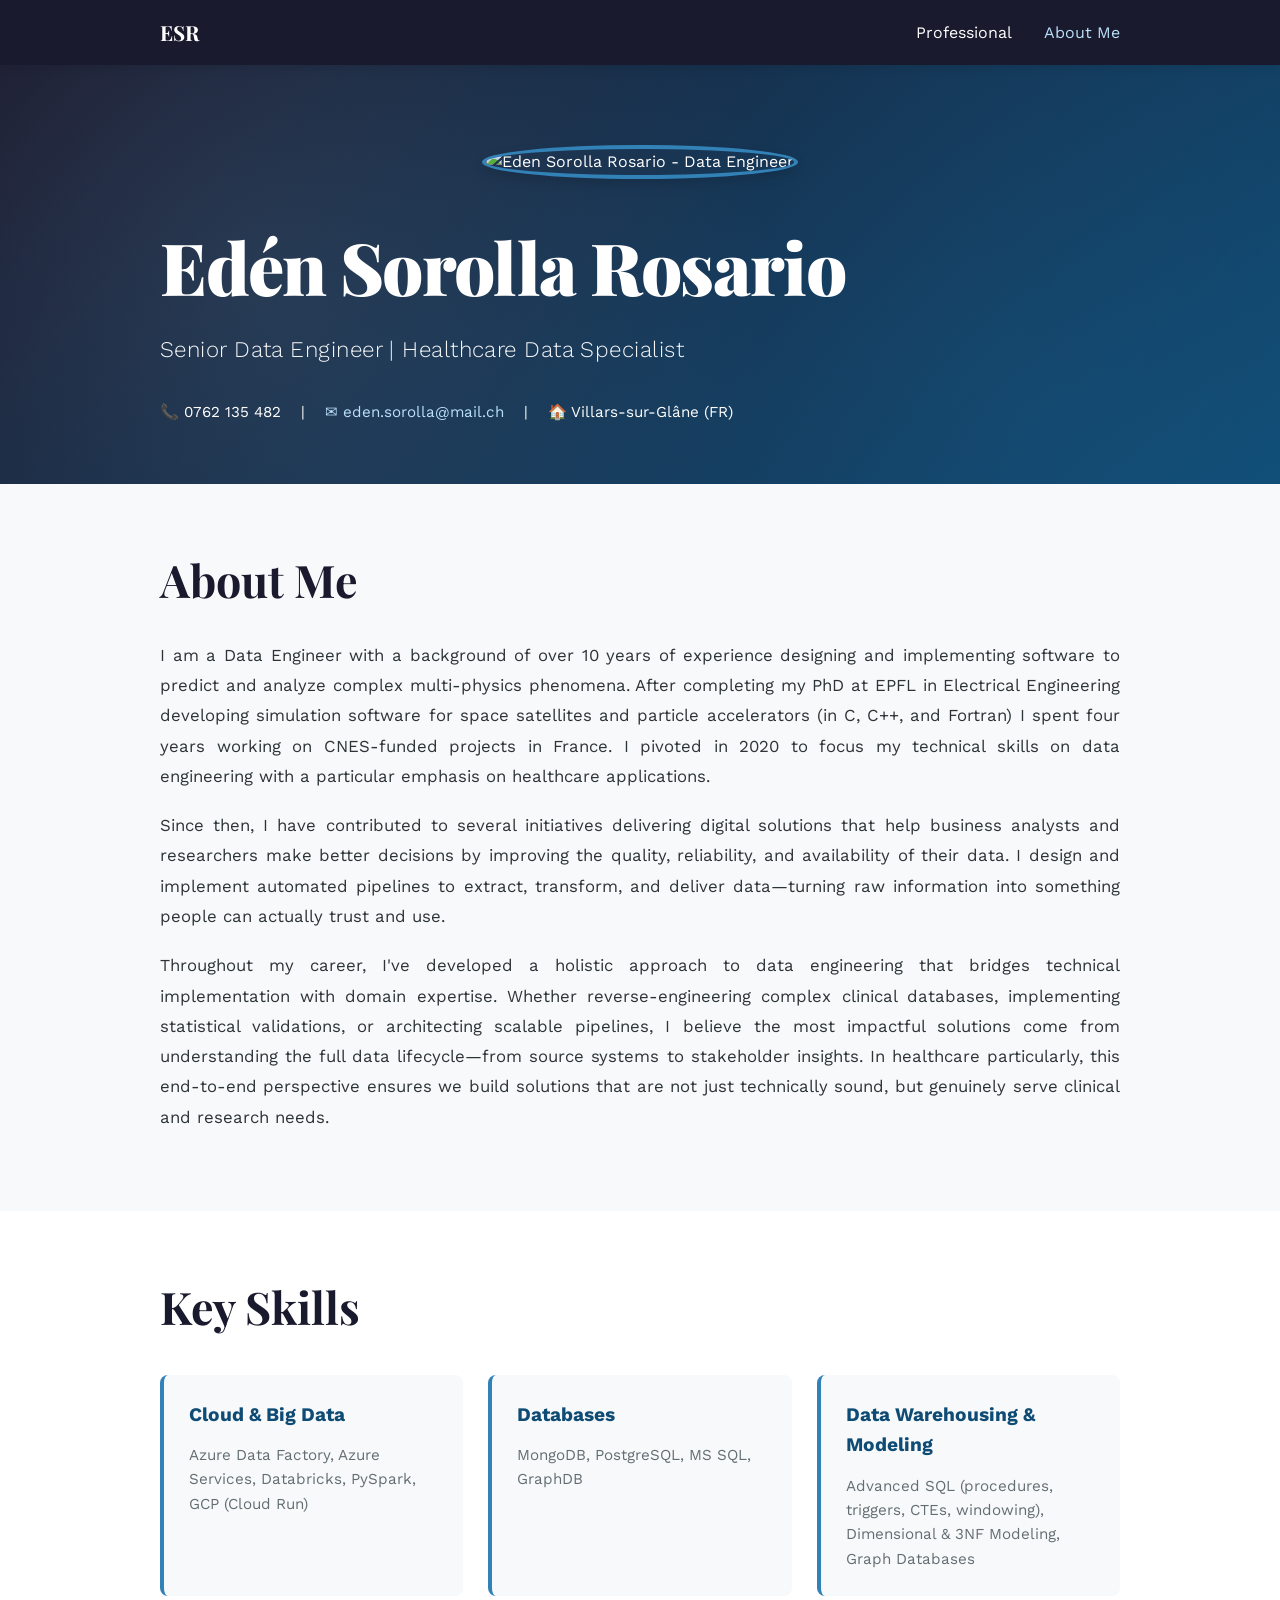
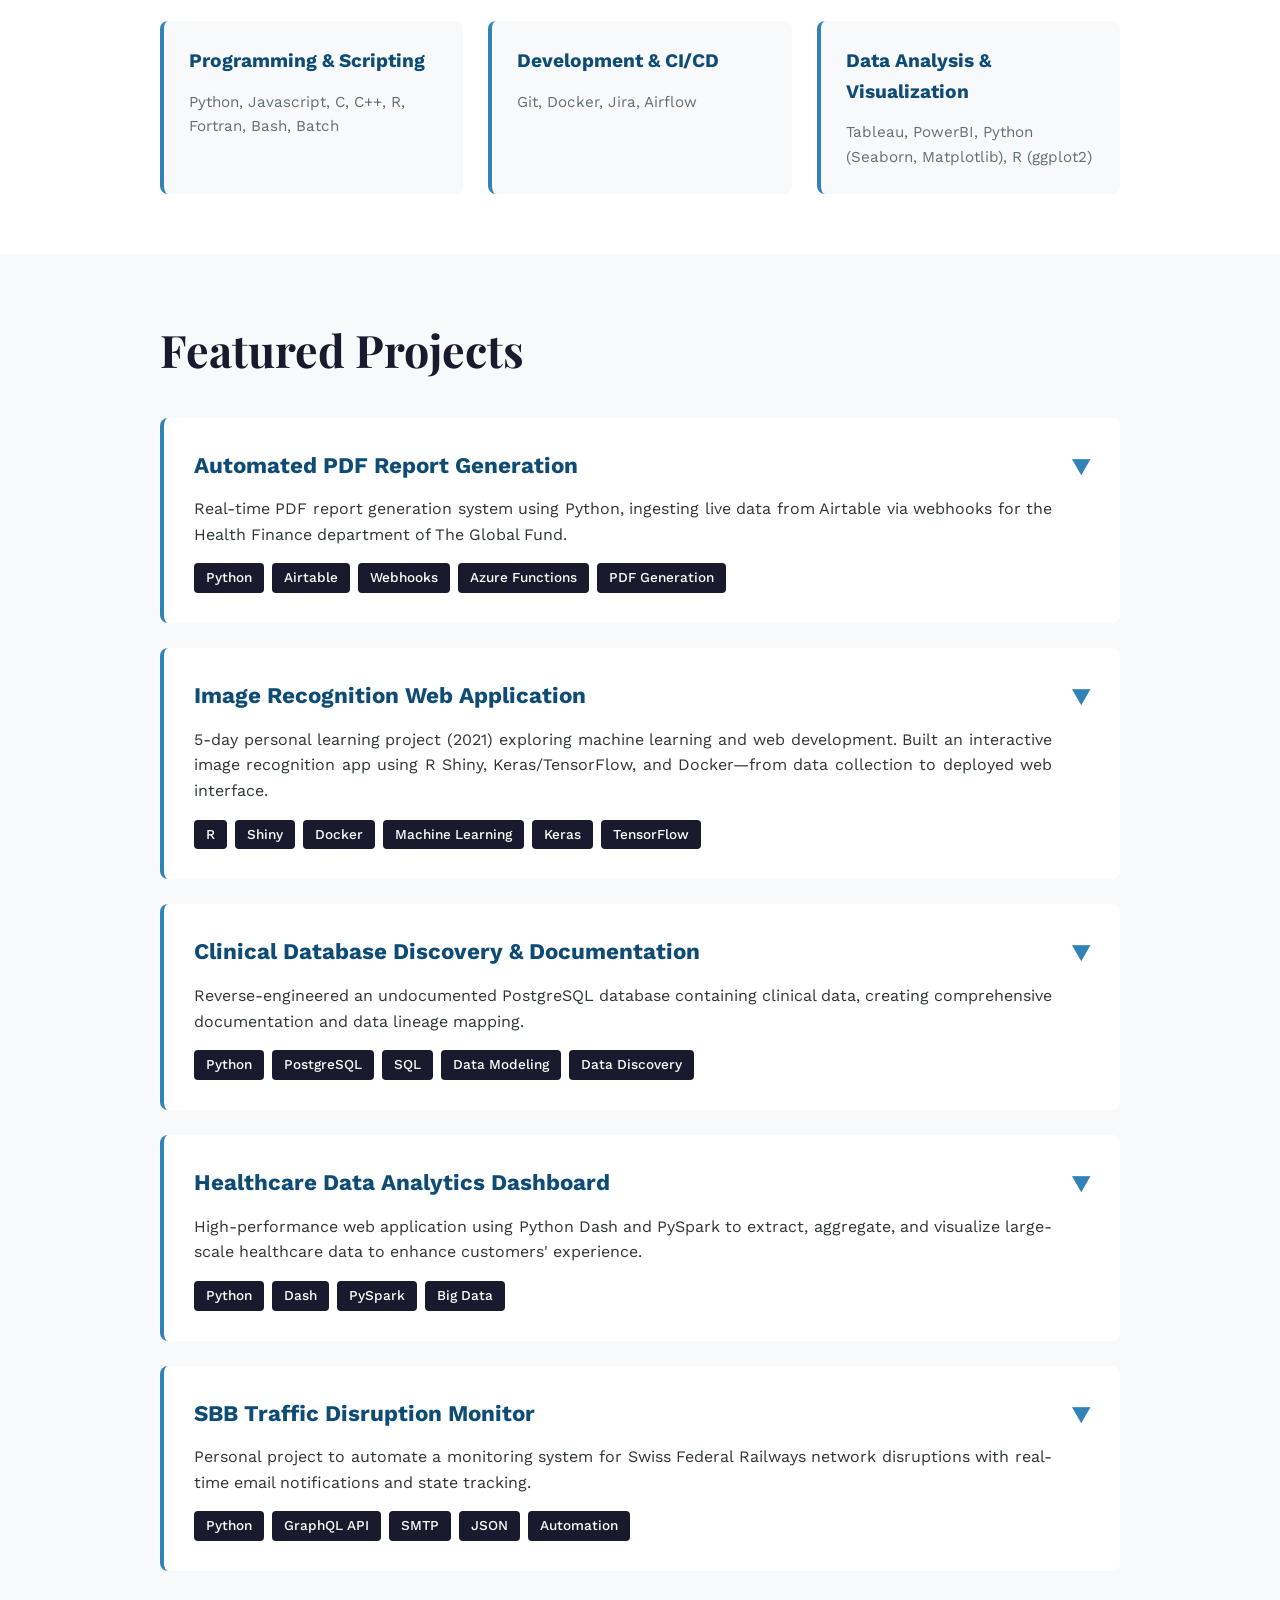
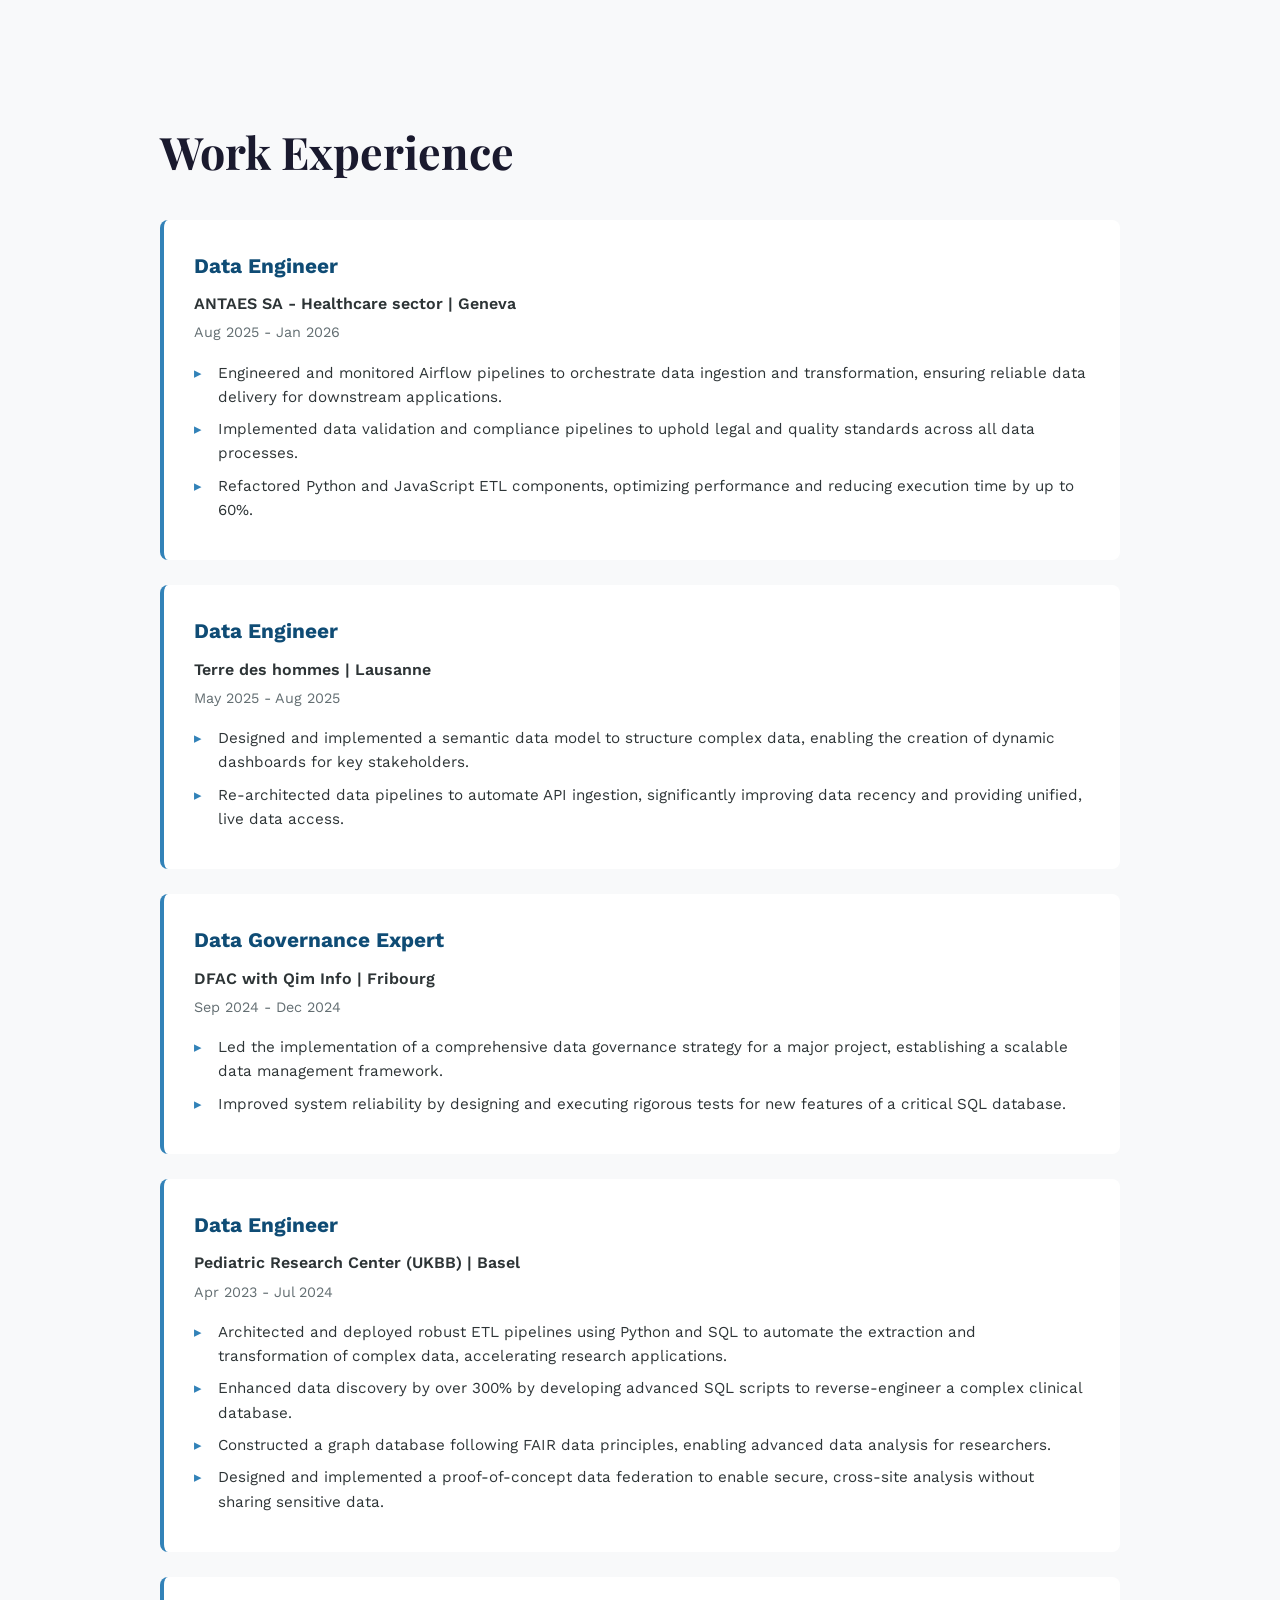
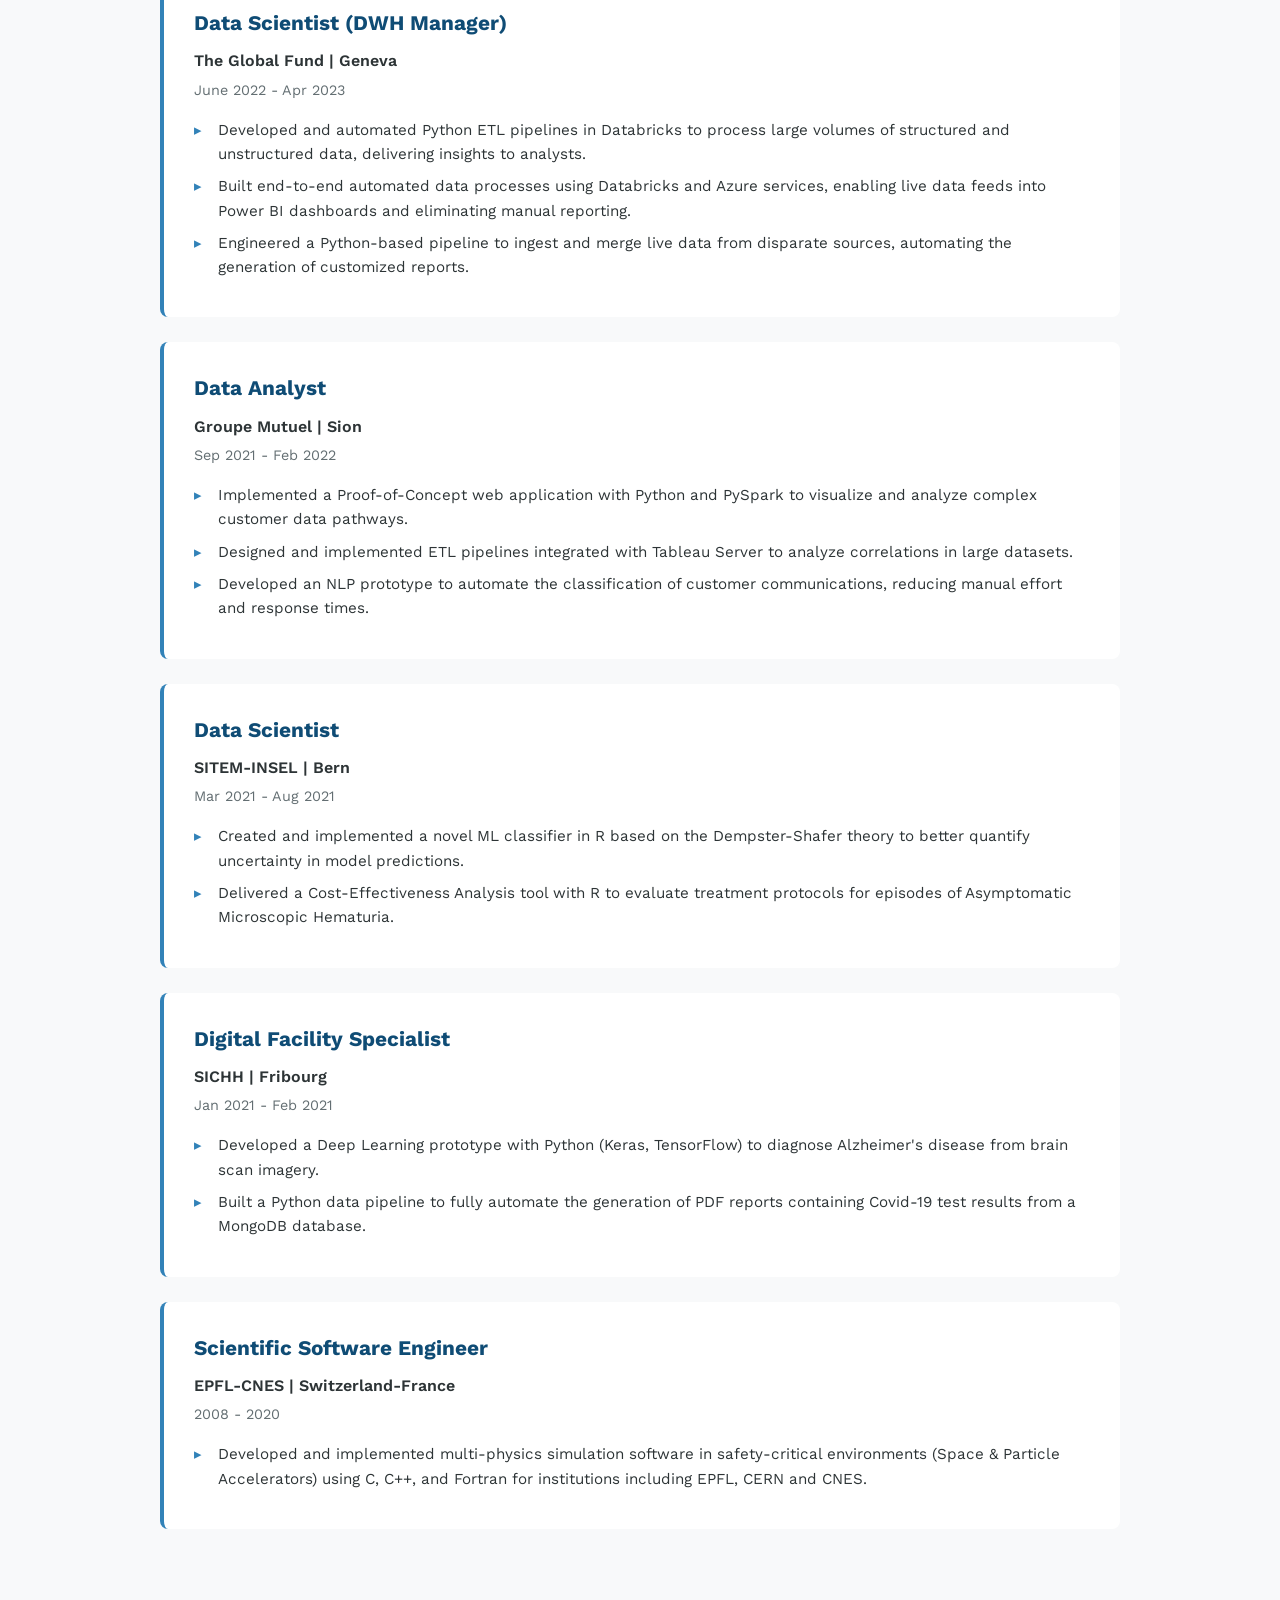
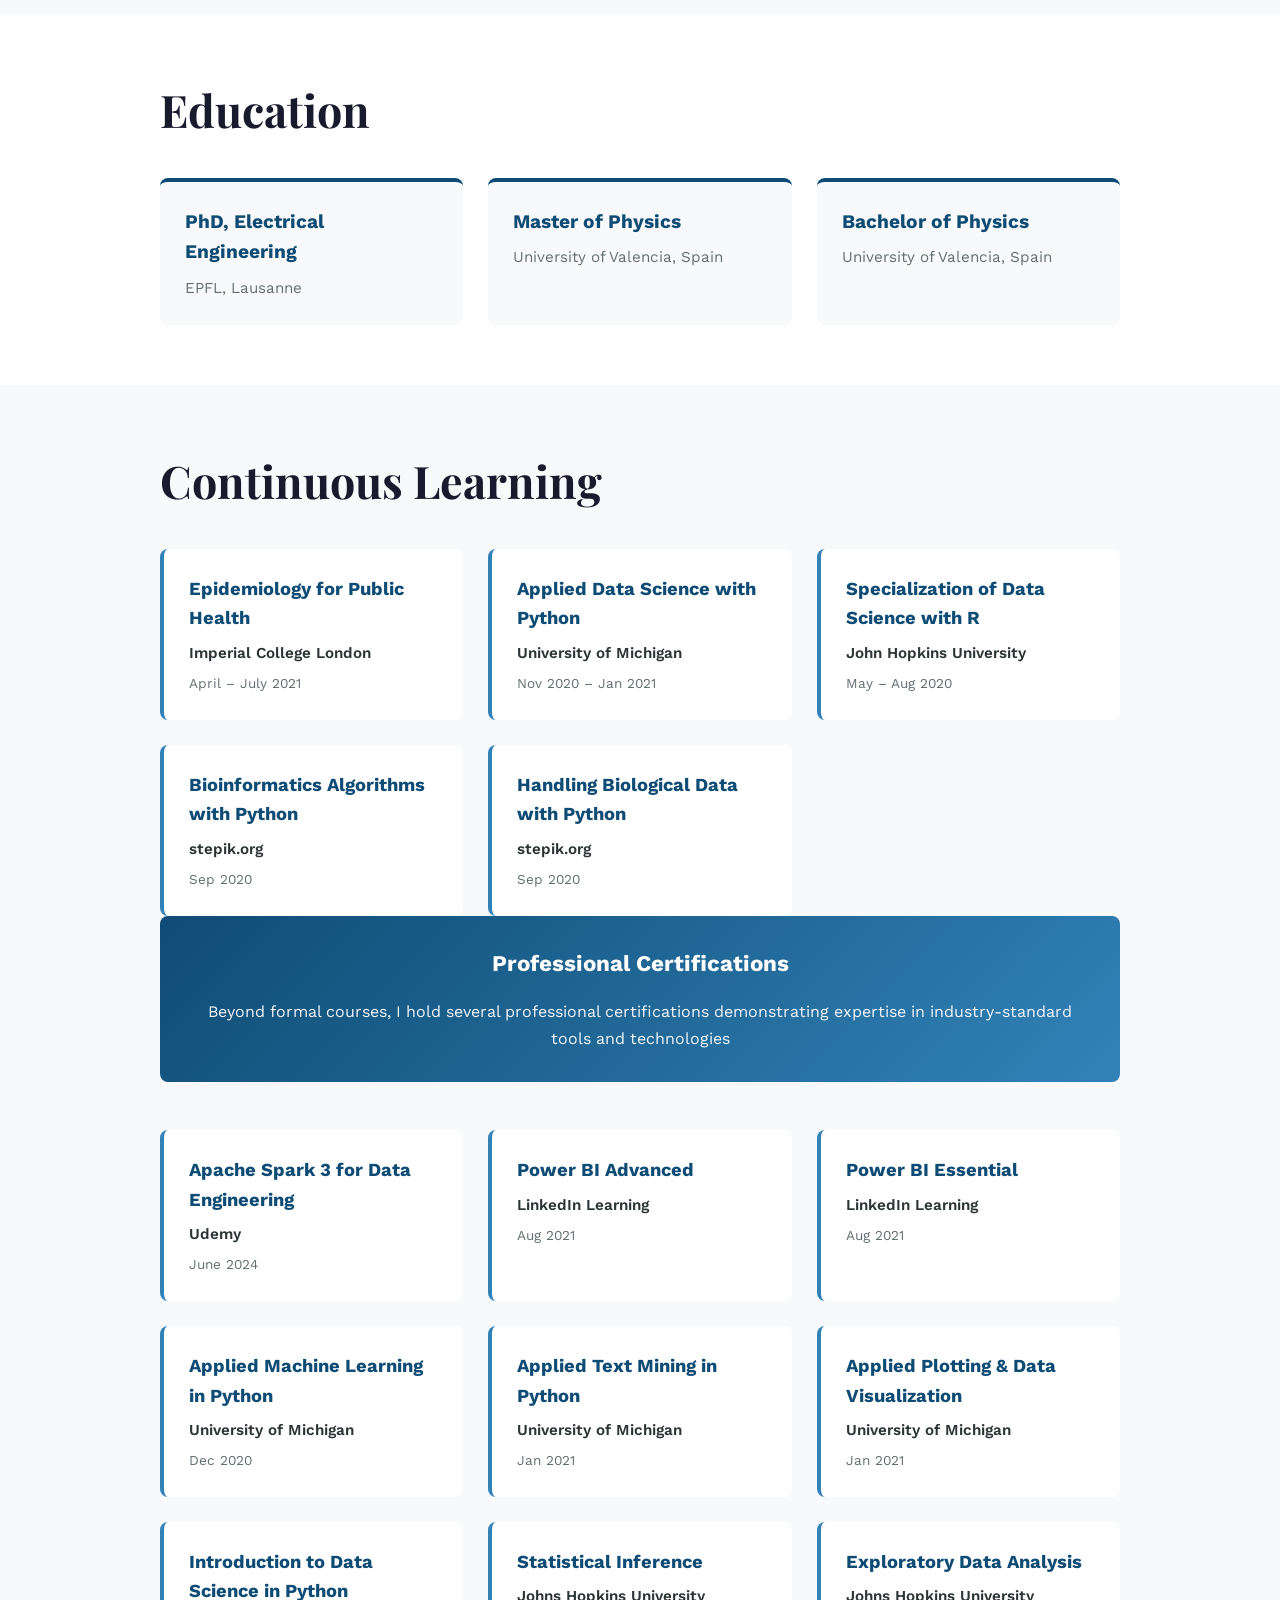
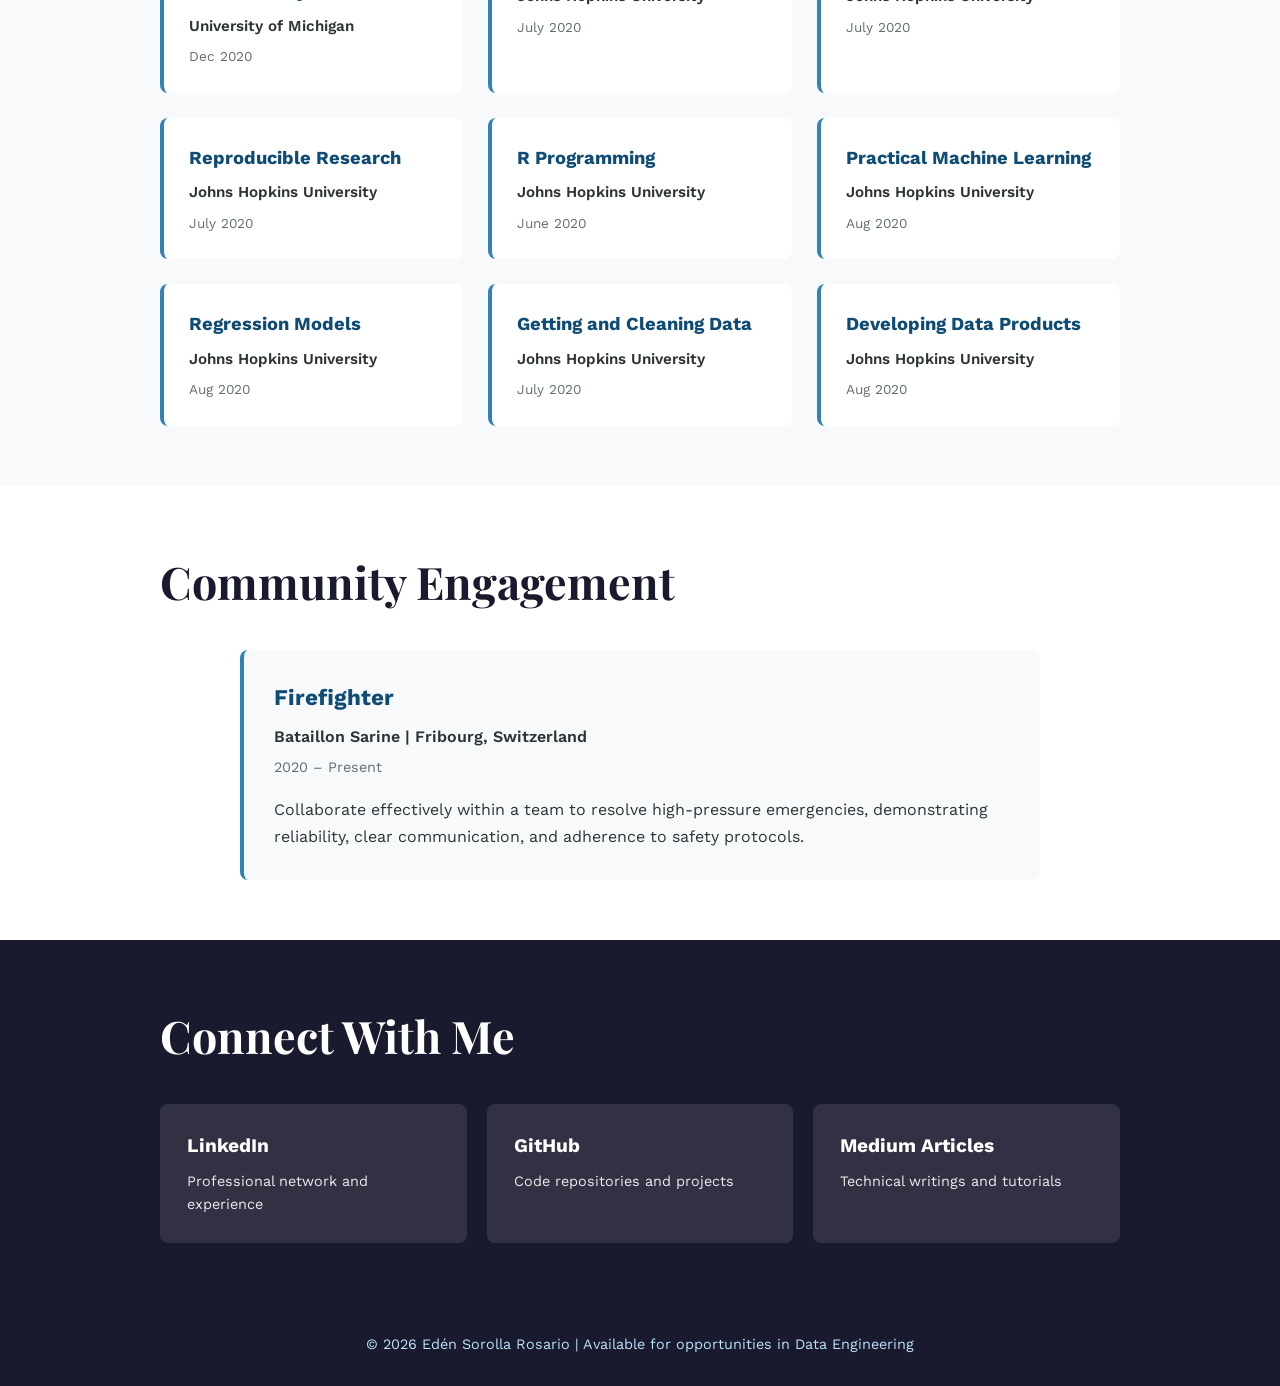
==== index.html @ f8c246b0 "Adds carousel effect to the PDF Report Generation project." ====
<!DOCTYPE html>
<html lang="en">
<head>
    <base href="/portfolio/" id="base-tag">
    <script>
        // Auto-detect environment and adjust base href
        if (window.location.hostname === 'localhost' ||
            window.location.hostname === '127.0.0.1' ||
            window.location.protocol === 'file:') {
            document.getElementById('base-tag').remove();
        }
    </script>

    <meta charset="UTF-8">
    <meta name="viewport" content="width=device-width, initial-scale=1.0">
    <title>Edén Sorolla Rosario | Data Engineer</title>
    <link rel="preconnect" href="https://fonts.googleapis.com">
    <link rel="preconnect" href="https://fonts.gstatic.com" crossorigin>
    <link href="https://fonts.googleapis.com/css2?family=Playfair+Display:wght@700;900&family=Work+Sans:wght@300;400;600&display=swap" rel="stylesheet">
    <style>
        :root {
            --primary: #1a1a2e;
            --accent: #0f4c75;
            --highlight: #3282b8;
            --light: #bbe1fa;
            --text: #2d3436;
            --text-light: #636e72;
            --bg: #ffffff;
            --bg-alt: #f8f9fa;
        }

        * {
            margin: 0;
            padding: 0;
            box-sizing: border-box;
        }

        body {
            font-family: 'Work Sans', sans-serif;
            line-height: 1.6;
            color: var(--text);
            background: var(--bg);
            overflow-x: hidden;
        }

        .container {
            max-width: 1000px;
            margin: 0 auto;
            padding: 0 20px;
        }

        /* Navigation */
        nav {
            background: var(--primary);
            padding: 1rem 0;
            position: sticky;
            top: 0;
            z-index: 100;
            box-shadow: 0 2px 10px rgba(0,0,0,0.1);
        }

        nav .container {
            display: flex;
            justify-content: space-between;
            align-items: center;
        }

        nav .logo {
            color: white;
            font-family: 'Playfair Display', serif;
            font-size: 1.3rem;
            font-weight: 700;
        }

        nav ul {
            display: flex;
            list-style: none;
            gap: 2rem;
            margin: 0;
        }

        nav a {
            color: var(--light);
            text-decoration: none;
            transition: color 0.3s;
            font-weight: 400;
        }

        nav a:hover, nav a.active {
            color: white;
        }

        /* Hero Section */
        .hero {
            background: linear-gradient(135deg, var(--primary) 0%, var(--accent) 100%);
            color: white;
            padding: 80px 20px 60px;
            position: relative;
            overflow: hidden;
        }

        .hero::before {
            content: '';
            position: absolute;
            top: 0;
            left: 0;
            right: 0;
            bottom: 0;
            background:
                radial-gradient(circle at 20% 50%, rgba(187, 225, 250, 0.1) 0%, transparent 50%),
                radial-gradient(circle at 80% 80%, rgba(50, 130, 184, 0.1) 0%, transparent 50%);
            pointer-events: none;
        }

        .hero-content {
            position: relative;
            z-index: 1;
            animation: fadeInUp 0.8s ease-out;
        }

        .hero h1 {
            font-family: 'Playfair Display', serif;
            font-size: clamp(2.5rem, 8vw, 4.5rem);
            font-weight: 900;
            margin-bottom: 0.5rem;
            letter-spacing: -0.02em;
        }

        .hero .tagline {
            font-size: clamp(1.1rem, 3vw, 1.4rem);
            font-weight: 300;
            opacity: 0.95;
            margin-bottom: 2rem;
            letter-spacing: 0.02em;
        }

        .hero .contact-info {
            display: flex;
            flex-wrap: wrap;
            gap: 20px;
            font-size: 0.95rem;
            margin-top: 2rem;
        }

        .hero .contact-info a {
            color: var(--light);
            text-decoration: none;
            transition: color 0.3s;
        }

        .hero .contact-info a:hover {
            color: white;
        }

        /* Bio Section */
        .bio-section {
            padding: 60px 20px;
            background: var(--bg-alt);
        }

        .bio-section h2 {
            font-family: 'Playfair Display', serif;
            font-size: clamp(2rem, 5vw, 2.8rem);
            color: var(--primary);
            margin-bottom: 1.5rem;
            animation: fadeInUp 0.8s ease-out 0.2s backwards;
        }

        .bio-content {
            font-size: 1.05rem;
            line-height: 1.8;
            color: var(--text);
            animation: fadeInUp 0.8s ease-out 0.3s backwards;
        }

        .bio-content p {
            margin-bottom: 1.2rem;
            text-align: justify;
        }

        /* Skills Section */
        .skills-section {
            padding: 60px 20px;
            background: var(--bg);
        }

        .skills-section h2 {
            font-family: 'Playfair Display', serif;
            font-size: clamp(2rem, 5vw, 2.8rem);
            color: var(--primary);
            margin-bottom: 2rem;
        }

        .skills-grid {
            display: grid;
            grid-template-columns: repeat(auto-fit, minmax(280px, 1fr));
            gap: 25px;
        }

        .skill-card {
            background: var(--bg-alt);
            padding: 25px;
            border-radius: 8px;
            border-left: 4px solid var(--highlight);
            transition: transform 0.3s, box-shadow 0.3s;
        }

        .skill-card:hover {
            transform: translateY(-5px);
            box-shadow: 0 10px 30px rgba(0,0,0,0.1);
        }

        .skill-card h3 {
            color: var(--accent);
            margin-bottom: 0.8rem;
            font-size: 1.2rem;
        }

        .skill-card p {
            color: var(--text-light);
            font-size: 0.95rem;
            line-height: 1.6;
        }

        /* Projects Section */
        .projects-section {
            padding: 60px 20px;
            background: var(--bg-alt);
        }

        .projects-section h2 {
            font-family: 'Playfair Display', serif;
            font-size: clamp(2rem, 5vw, 2.8rem);
            color: var(--primary);
            margin-bottom: 2rem;
        }

        .project-card {
            background: white;
            margin-bottom: 25px;
            border-radius: 8px;
            overflow: hidden;
            border-left: 4px solid var(--highlight);
            transition: transform 0.3s, box-shadow 0.3s;
        }

        .project-card:hover {
            transform: translateY(-3px);
            box-shadow: 0 10px 30px rgba(0,0,0,0.1);
        }

        .project-header {
            padding: 30px;
            cursor: pointer;
            display: flex;
            justify-content: space-between;
            align-items: start;
            gap: 20px;
        }

        .project-header-content {
            flex: 1;
        }

        .project-header h3 {
            color: var(--accent);
            font-size: 1.4rem;
            margin-bottom: 0.8rem;
        }

        .project-brief {
            color: var(--text);
            font-size: 1rem;
            line-height: 1.6;
            margin-bottom: 1rem;
            text-align: justify;
        }

        .tech-stack {
            display: flex;
            flex-wrap: wrap;
            gap: 8px;
            margin-top: 1rem;
        }

        .tech-badge {
            background: var(--primary);
            color: white;
            padding: 4px 12px;
            border-radius: 4px;
            font-size: 0.85rem;
            font-weight: 500;
        }

        .expand-icon {
            color: var(--highlight);
            font-size: 1.5rem;
            transition: transform 0.3s;
            flex-shrink: 0;
        }

        .project-card.expanded .expand-icon {
            transform: rotate(180deg);
        }

        .project-details {
            max-height: 0;
            overflow: hidden;
            transition: max-height 0.4s ease-out;
        }

        .project-card.expanded .project-details {
            max-height: 3000px;
            transition: max-height 0.5s ease-in;
        }

        .project-details-content {
            padding: 0 30px 30px;
            border-top: 1px solid rgba(0,0,0,0.1);
        }

        .project-section-title {
            color: var(--accent);
            font-size: 1.1rem;
            font-weight: 600;
            margin: 1rem 0 0.5rem;
        }

        .project-image-placeholder {
            background: linear-gradient(135deg, #e3f2fd 0%, #bbdefb 100%);
            border: 2px dashed var(--highlight);
            border-radius: 8px;
            padding: 60px 20px;
            text-align: center;
            margin: 1.5rem 0;
            color: var(--text-light);
        }

        .project-image-placeholder img {
            max-width: 100%;
            height: auto;
            border-radius: 4px;
        }

        .metrics-grid {
            display: grid;
            grid-template-columns: repeat(auto-fit, minmax(200px, 1fr));
            gap: 15px;
            margin: 1.5rem 0;
        }

        .metric-card {
            background: var(--bg-alt);
            padding: 20px;
            border-radius: 6px;
            text-align: center;
            border: 2px solid var(--light);
        }

        .metric-value {
            color: var(--highlight);
            font-size: 1.8rem;
            font-weight: 700;
            display: block;
            margin-bottom: 0.3rem;
        }

        .metric-label {
            color: var(--text-light);
            font-size: 0.9rem;
        }

        .project-description {
            color: var(--text);
            line-height: 1.7;
            margin: 1rem 0;
            text-align: justify;
        }

        .code-snippet {
            background: #2d2d2d;
            color: #f8f8f2;
            padding: 20px;
            border-radius: 6px;
            overflow-x: auto;
            font-family: 'Courier New', monospace;
            font-size: 0.9rem;
            margin: 1rem 0;
            line-height: 1.5;
        }

        /* Experience Section */
        .experience-section {
            padding: 60px 20px;
            background: var(--bg-alt);
        }

        .experience-section h2 {
            font-family: 'Playfair Display', serif;
            font-size: clamp(2rem, 5vw, 2.8rem);
            color: var(--primary);
            margin-bottom: 2rem;
        }

        .experience-item {
            background: white;
            padding: 30px;
            margin-bottom: 25px;
            border-radius: 8px;
            border-left: 4px solid var(--highlight);
            transition: transform 0.3s, box-shadow 0.3s;
        }

        .experience-item:hover {
            transform: translateX(5px);
            box-shadow: 0 5px 20px rgba(0,0,0,0.08);
        }

        .experience-item h3 {
            color: var(--accent);
            font-size: 1.3rem;
            margin-bottom: 0.5rem;
        }

        .experience-item .role-company {
            color: var(--text);
            font-weight: 600;
            margin-bottom: 0.3rem;
        }

        .experience-item .period {
            color: var(--text-light);
            font-size: 0.9rem;
            margin-bottom: 1rem;
        }

        .experience-item ul {
            list-style: none;
            padding-left: 0;
        }

        .experience-item li {
            padding-left: 1.5rem;
            margin-bottom: 0.5rem;
            position: relative;
            color: var(--text);
            font-size: 0.95rem;
        }

        .experience-item li::before {
            content: '▸';
            position: absolute;
            left: 0;
            color: var(--highlight);
        }

        /* Education Section */
        .education-section {
            padding: 60px 20px;
            background: var(--bg);
        }

        .education-section h2 {
            font-family: 'Playfair Display', serif;
            font-size: clamp(2rem, 5vw, 2.8rem);
            color: var(--primary);
            margin-bottom: 2rem;
        }

        .education-grid {
            display: grid;
            grid-template-columns: repeat(auto-fit, minmax(280px, 1fr));
            gap: 25px;
        }

        .education-card {
            background: var(--bg-alt);
            padding: 25px;
            border-radius: 8px;
            border-top: 4px solid var(--accent);
        }

        .education-card h3 {
            color: var(--accent);
            margin-bottom: 0.5rem;
            font-size: 1.2rem;
        }

        .education-card p {
            color: var(--text-light);
            font-size: 0.95rem;
        }

        /* Courses & Certifications Section */
        .courses-section {
            padding: 60px 20px;
            background: var(--bg-alt);
        }

        .courses-section h2 {
            font-family: 'Playfair Display', serif;
            font-size: clamp(2rem, 5vw, 2.8rem);
            color: var(--primary);
            margin-bottom: 2rem;
        }

        .courses-grid {
            display: grid;
            grid-template-columns: repeat(auto-fit, minmax(280px, 1fr));
            gap: 25px;
        }

        .course-card {
            background: white;
            padding: 25px;
            border-radius: 8px;
            border-left: 4px solid var(--highlight);
            transition: transform 0.3s, box-shadow 0.3s;
        }

        .course-card:hover {
            transform: translateY(-3px);
            box-shadow: 0 10px 30px rgba(0,0,0,0.1);
        }

        .course-card h3 {
            color: var(--accent);
            margin-bottom: 0.5rem;
            font-size: 1.15rem;
        }

        .course-card .institution {
            color: var(--text);
            font-weight: 600;
            margin-bottom: 0.5rem;
            font-size: 0.95rem;
        }

        .course-card .period {
            color: var(--text-light);
            font-size: 0.85rem;
        }

        .certifications-intro {
            background: linear-gradient(135deg, var(--accent) 0%, var(--highlight) 100%);
            color: white;
            padding: 30px;
            border-radius: 8px;
            margin-bottom: 3rem;
            text-align: center;
        }

        .certifications-intro h3 {
            color: white;
            margin-bottom: 1rem;
            font-size: 1.4rem;
        }

        .certifications-intro p {
            color: rgba(255,255,255,0.95);
            line-height: 1.7;
        }

        /* Volunteer Section */
        .volunteer-section {
            padding: 60px 20px;
            background: var(--bg);
        }

        .volunteer-section h2 {
            font-family: 'Playfair Display', serif;
            font-size: clamp(2rem, 5vw, 2.8rem);
            color: var(--primary);
            margin-bottom: 2rem;
        }

        .volunteer-card {
            background: var(--bg-alt);
            padding: 30px;
            border-radius: 8px;
            border-left: 4px solid var(--highlight);
            max-width: 800px;
            margin: 0 auto;
        }

        .volunteer-card h3 {
            color: var(--accent);
            font-size: 1.4rem;
            margin-bottom: 0.5rem;
        }

        .volunteer-card .organization {
            color: var(--text);
            font-weight: 600;
            margin-bottom: 0.3rem;
        }

        .volunteer-card .period {
            color: var(--text-light);
            font-size: 0.9rem;
            margin-bottom: 1rem;
        }

        .volunteer-card p {
            color: var(--text);
            line-height: 1.7;
        }

        /* Links Section */
        .links-section {
            padding: 60px 20px;
            background: var(--primary);
            color: white;
        }

        .links-section h2 {
            font-family: 'Playfair Display', serif;
            font-size: clamp(2rem, 5vw, 2.8rem);
            margin-bottom: 2rem;
            color: white;
        }

        .links-grid {
            display: grid;
            grid-template-columns: repeat(auto-fit, minmax(250px, 1fr));
            gap: 20px;
        }

        .link-card {
            background: rgba(255, 255, 255, 0.1);
            padding: 25px;
            border-radius: 8px;
            text-decoration: none;
            color: white;
            transition: all 0.3s;
            border: 2px solid transparent;
        }

        .link-card:hover {
            background: rgba(255, 255, 255, 0.15);
            border-color: var(--light);
            transform: translateY(-3px);
        }

        .link-card h3 {
            margin-bottom: 0.5rem;
            font-size: 1.2rem;
        }

        .link-card p {
            font-size: 0.9rem;
            opacity: 0.9;
        }

        /* Footer */
        .footer {
            background: var(--primary);
            color: var(--light);
            text-align: center;
            padding: 30px 20px;
            font-size: 0.9rem;
        }

        /* Animations */
        @keyframes fadeInUp {
            from {
                opacity: 0;
                transform: translateY(30px);
            }
            to {
                opacity: 1;
                transform: translateY(0);
            }
        }

        /* Responsive */
        @media (max-width: 768px) {
            nav ul {
                gap: 1rem;
                font-size: 0.9rem;
            }

            nav .logo {
                font-size: 1.1rem;
            }

            .hero {
                padding: 60px 20px 40px;
            }

            .bio-section,
            .skills-section,
            .experience-section,
            .education-section,
            .links-section {
                padding: 40px 20px;
            }

            .experience-item {
                padding: 20px;
            }
        }

        /* Print styles */
        @media print {
            .hero {
                background: var(--primary);
                -webkit-print-color-adjust: exact;
                print-color-adjust: exact;
            }
        }

        /* Image Carousel */
        /* 3D Carousel */
        .carousel-3d-container {
            display: grid;
            place-items: center;
            height: 500px;
            position: relative;
            margin: 0rem 0;
            background-image: radial-gradient(circle at 50% 50%, #f8f9fa 30%, transparent 40%);
            overflow: hidden;
        }

        .carousel-3d {
            transform: perspective(1000px) rotateX(70deg);
            transform-style: preserve-3d;
            display: grid;
            position: absolute;
            place-items: center;
            animation: rotate-3d 30s linear infinite;
            transition: all 1s;
        }

        .carousel-3d:hover {
            animation-play-state: paused;
        }

        .carousel-3d .card-back {
            display: grid;
            place-items: center;
            width: 450px;
            height: 320px;
            background-color: #ddd;
            position: absolute;
            border-radius: 8px;
        }

        .carousel-3d .card {
            display: grid;
            place-items: center;
            width: 450px;
            height: 0px;
            background-color: #ddd;
            position: absolute;
            box-shadow: 0 0 30px rgba(0,0,0,0.3);
            border-radius: 8px;
            cursor: pointer;
        }

        .carousel-3d .card .img {
            width: 300px;
            height: 300px;
            border-radius: 5px;
            background-size: contain;
            background-position: center;
            background-repeat: no-repeat;
            filter: brightness(0.95);
            transform: translateY(100px) scale(1.5);
        }

        .carousel-3d .card p {
            font-size: 14px;
            color: var(--text-light);
            margin-top: 10px;
            text-align: center;
        }

        /* Position cards in circle - 4 cards */
        .carousel-3d .c1 {
            transform: rotateZ(0deg) rotateX(90deg) translateY(370px) translateZ(350px) rotateZ(180deg);
        }
        .carousel-3d .cb1 {
            transform: rotateZ(0deg) rotateX(90deg) translateY(120px) translateZ(349px);
        }

        .carousel-3d .c2 {
            transform: rotateZ(90deg) rotateX(90deg) translateY(370px) translateZ(350px) rotateZ(180deg);
        }
        .carousel-3d .cb2 {
            transform: rotateZ(90deg) rotateX(90deg) translateY(120px) translateZ(349px);
        }

        .carousel-3d .c3 {
            transform: rotateZ(180deg) rotateX(90deg) translateY(370px) translateZ(350px) rotateZ(180deg);
        }
        .carousel-3d .cb3 {
            transform: rotateZ(180deg) rotateX(90deg) translateY(120px) translateZ(349px);
        }

        .carousel-3d .c4 {
            transform: rotateZ(270deg) rotateX(90deg) translateY(370px) translateZ(350px) rotateZ(180deg);
        }
        .carousel-3d .cb4 {
            transform: rotateZ(270deg) rotateX(90deg) translateY(120px) translateZ(349px);
        }

        @keyframes rotate-3d {
            to {
                transform: perspective(1000px) rotateX(70deg) rotateZ(360deg);
            }
        }

        @media screen and (max-width: 992px) {
            .carousel-3d {
                scale: 0.6;
            }
        }

    </style>
</head>
<body>
    <!-- Navigation -->
    <nav>
        <div class="container">
            <div class="logo">ESR</div>
            <ul>
                <li><a href="index.html" class="active">Professional</a></li>
                <li><a href="about.html">About Me</a></li>
            </ul>
        </div>
    </nav>

    <!-- Hero Section -->
    <section class="hero">
        <div class="container hero-content">
            <!-- PHOTO DIV -->
            <div style="text-align: center; margin-bottom: 30px;">
                <img src="pics/processed/Sorolla_photo.png"
                     alt="Eden Sorolla Rosario - Data Engineer"
                     style="width: 180px; height: 180px; border-radius: 50%; object-fit: cover; border: 4px solid #3282b8; box-shadow: 0 4px 12px rgba(0,0,0,0.15);">
            </div>
            <!-- END PHOTO DIV -->
            <h1>Edén Sorolla Rosario</h1>
            <p class="tagline">Senior Data Engineer | Healthcare Data Specialist</p>
            <div class="contact-info">
                <span>📞 0762 135 482</span>
                <span>|</span>
                <a href="mailto:eden.sorolla@mail.ch">✉ eden.sorolla@mail.ch</a>
                <span>|</span>
                <span>🏠 Villars-sur-Glâne (FR)</span>
            </div>
        </div>
    </section>

    <!-- Bio Section -->
    <section class="bio-section">
        <div class="container">
            <h2>About Me</h2>
            <div class="bio-content">
                <p>I am a Data Engineer with a background of over 10 years of experience designing and implementing software to predict and analyze complex multi-physics phenomena. After completing my PhD at EPFL in Electrical Engineering developing simulation software for space satellites and particle accelerators (in C, C++, and Fortran) I spent four years working on CNES-funded projects in France. I pivoted in 2020 to focus my technical skills on data engineering with a particular emphasis on healthcare applications.</p>

                <p>Since then, I have contributed to several initiatives delivering digital solutions that help business analysts and researchers make better decisions by improving the quality, reliability, and availability of their data. I design and implement automated pipelines to extract, transform, and deliver data—turning raw information into something people can actually trust and use.</p>

                <p>Throughout my career, I've developed a holistic approach to data engineering that bridges technical implementation with domain expertise. Whether reverse-engineering complex clinical databases, implementing statistical validations, or architecting scalable pipelines, I believe the most impactful solutions come from understanding the full data lifecycle—from source systems to stakeholder insights. In healthcare particularly, this end-to-end perspective ensures we build solutions that are not just technically sound, but genuinely serve clinical and research needs.</p>
            </div>
        </div>
    </section>

    <!-- Skills Section -->
    <section class="skills-section">
        <div class="container">
            <h2>Key Skills</h2>
            <div class="skills-grid">
                <div class="skill-card">
                    <h3>Cloud & Big Data</h3>
                    <p>Azure Data Factory, Azure Services, Databricks, PySpark, GCP (Cloud Run)</p>
                </div>
                <div class="skill-card">
                    <h3>Databases</h3>
                    <p>MongoDB, PostgreSQL, MS SQL, GraphDB</p>
                </div>
                <div class="skill-card">
                    <h3>Data Warehousing & Modeling</h3>
                    <p>Advanced SQL (procedures, triggers, CTEs, windowing), Dimensional & 3NF Modeling, Graph Databases</p>
                </div>
                <div class="skill-card">
                    <h3>Programming & Scripting</h3>
                    <p>Python, Javascript, C, C++, R, Fortran, Bash, Batch</p>
                </div>
                <div class="skill-card">
                    <h3>Development & CI/CD</h3>
                    <p>Git, Docker, Jira, Airflow</p>
                </div>
                <div class="skill-card">
                    <h3>Data Analysis & Visualization</h3>
                    <p>Tableau, PowerBI, Python (Seaborn, Matplotlib), R (ggplot2)</p>
                </div>
            </div>
        </div>
    </section>

    <!-- Projects Section -->
    <section class="projects-section">
        <div class="container">
            <h2>Featured Projects</h2>

            <!-- Project 1: PDF Automation -->
            <div class="project-card">
                <div class="project-header" onclick="toggleProject(this)">
                    <div class="project-header-content">
                        <h3>Automated PDF Report Generation</h3>
                        <p class="project-brief">Real-time PDF report generation system using Python, ingesting live data from Airtable via webhooks for the Health Finance department of The Global Fund.</p>
                        <div class="tech-stack">
                            <span class="tech-badge">Python</span>
                            <span class="tech-badge">Airtable</span>
                            <span class="tech-badge">Webhooks</span>
                            <span class="tech-badge">Azure Functions</span>
                            <span class="tech-badge">PDF Generation</span>
                        </div>
                    </div>
                    <div class="expand-icon">▼</div>
                </div>
                <div class="project-details">
                    <div class="project-details-content">
                        <h4 class="project-section-title">📊 Architecture Diagram</h4>
                            <!-- The PDF report architecture schema -->
                            <img src="img/schemas/PDF_report_schema.png"
                                 alt="PDF architecture schema"
                                 style="width: 100%; border-radius: 8px; box-shadow: 0 4px 12px rgba(0,0,0,0.1); margin: 1.5rem 0;"
                                 onclick="window.open(this.src, '_blank')">

                        <h4 class="project-section-title">🎯 Problem & Solution</h4>
                        <p class="project-description">
                            <strong>Problem:</strong> The Global Fund's Health Finance team needed to manually generate Qualitative Adjustment assessment reports for grant-eligible countries fighting HIV, Tuberculosis, and Malaria. With over 10 health finance specialists continuously updating an Airtable database in real-time, the team spent 20+ hours per week manually compiling and formatting reports—a process that was both time-intensive and prone to inconsistencies.<br><br>
                            <strong>Solution:</strong> Developed an automated pipeline that integrates with Airtable webhooks to capture real-time data updates, dynamically generates formatted PDF reports with current database content, and automatically distributes them to SharePoint for immediate access by the Health Finance department leadership. The solution eliminated manual compilation while ensuring report accuracy and availability.
                        </p>

                        <h4 class="project-section-title">📈 Impact & Metrics</h4>
                        <div class="metrics-grid">
                            <div class="metric-card">
                                <span class="metric-value">100+</span>
                                <span class="metric-label">Reports Generated</span>
                            </div>
                            <div class="metric-card">
                                <span class="metric-value">>80hrs/mo</span>
                                <span class="metric-label">Time Saved</span>
                            </div>
                            <div class="metric-card">
                                <span class="metric-value">Real-time</span>
                                <span class="metric-label">Data Updates</span>
                            </div>
                        </div>

                        <h4 class="project-section-title">📸 Sample Output</h4>
                            <!-- Screenshots of generated PDF -->
                            <div class="carousel-3d-container">
                                <div class="carousel-3d">
                                    <div class="card c1" onclick="window.open('img/GF/Congo_DR.png', '_blank')">
                                        <div class="img" style="background-image: url('img/GF/Congo_DR.png')"></div>
                                        <p>Congo (Democratic Republic)</p>
                                    </div>
                                    <div class="card-back cb1"></div>

                                    <div class="card c2" onclick="window.open('img/GF/Ethiopia.png', '_blank')">
                                        <div class="img" style="background-image: url('img/GF/Eswatini.png')"></div>
                                        <p>Eswatini</p>
                                    </div>
                                    <div class="card-back cb2"></div>

                                    <div class="card c3" onclick="window.open('img/GF/Eswatini.png', '_blank')">
                                        <div class="img" style="background-image: url('img/GF/Ethiopia.png')"></div>
                                        <p>Ethiopia</p>
                                    </div>
                                    <div class="card-back cb3"></div>

                                    <div class="card c4" onclick="window.open('img/GF/Ghana.png', '_blank')">
                                        <div class="img" style="background-image: url('img/GF/Ghana.png')"></div>
                                        <p>Ghana</p>
                                    </div>
                                    <div class="card-back cb4"></div>
                                </div>
                            </div>
                    </div>
                </div>
            </div>

            <!-- Project 2: R Shiny Image Recognition -->
            <div class="project-card">
                <div class="project-header" onclick="toggleProject(this)">
                    <div class="project-header-content">
                        <h3>Image Recognition Web Application</h3>
                        <p class="project-brief">5-day personal learning project (2021) exploring machine learning and web development. Built an interactive image recognition app using R Shiny, Keras/TensorFlow, and Docker—from data collection to deployed web interface.</p>
                        <div class="tech-stack">
                            <span class="tech-badge">R</span>
                            <span class="tech-badge">Shiny</span>
                            <span class="tech-badge">Docker</span>
                            <span class="tech-badge">Machine Learning</span>
                            <span class="tech-badge">Keras</span>
                            <span class="tech-badge">TensorFlow</span>
                        </div>
                    </div>
                    <div class="expand-icon">▼</div>
                </div>
                <div class="project-details">
                    <div class="project-details-content">
                        <h4 class="project-section-title">🖼️ Application Screenshot</h4>
                        <a href="https://shiny-app-151314882530.europe-west6.run.app/" style="display: block; cursor: pointer;">
                            <!-- Screenshot of the Web App -->
                            <img src="img/personal/ImageRecognition_sc.png"
                                 alt="Screenshot of the R Shiny App"
                                 style="width: 100%; border-radius: 8px; box-shadow: 0 4px 12px rgba(0,0,0,0.1); margin: 1rem 0;
                                 transition: transform 0.3s;"
                                 onmouseover="this.style.transform='scale(1.02)'"
                                 onmouseout="this.style.transform='scale(1)'">
                        </a>

                        <p style="text-align: center; color: #636e72; font-size: 0.9rem; margin-top: -1rem;">
                            📖 Click screenshot to go to Web App in live →
                        </p>

                        <h4 class="project-section-title">🏗️ Deployment Architecture</h4>
                            <img src="img/schemas/ImageRecognition_schema.png"
                                 alt="Image Recognition architecture diagram"
                                 style="width: 100%; border-radius: 8px; box-shadow: 0 4px 12px rgba(0,0,0,0.1); margin: 1.5rem 0;"
                                 onclick="window.open(this.src, '_blank')">

                        <h4 class="project-section-title">🎯 Technical Highlights</h4>
                        <p class="project-description">
                            Built a production-ready web application combining machine learning capabilities with modern DevOps practices. The application features real-time image processing, containerized deployment for consistency across environments and an intuitive user interface for non-technical users.
                        </p>

                        <h4 class="project-section-title">📈 Key Features</h4>
                        <div class="metrics-grid">
                            <div class="metric-card">
                                <span class="metric-value">Dockerized</span>
                                <span class="metric-label">Containerized Deployment</span>
                            </div>
                            <div class="metric-card">
                                <span class="metric-value">Real-time</span>
                                <span class="metric-label">Image Processing</span>
                            </div>
                            <div class="metric-card">
                                <span class="metric-value">Interactive</span>
                                <span class="metric-label">Web Interface</span>
                            </div>
                        </div>

                        <h4 class="project-section-title">🔗 GitHub Repository</h4>
                        <p class="project-description">
                            This personal project demonstrates the combination of R Shiny as frontend technology with Python scikit-learn package as backend to build a scalable and powerful online application for image recognition. The code is containerized using Docker to fully enable scalability at ease. The full source code, documentation, and setup instructions are available on GitHub:
                            <a href="https://github.com/esorolla/ImageRecognition" target="_blank" style="color: var(--highlight); text-decoration: none; font-weight: 600;">https://github.com/esorolla/ImageRecognition</a>
                        </p>

                    </div>
                </div>
            </div>

            <!-- Project 3: PostgreSQL Reverse Engineering -->
            <div class="project-card">
                <div class="project-header" onclick="toggleProject(this)">
                    <div class="project-header-content">
                        <h3>Clinical Database Discovery & Documentation</h3>
                        <p class="project-brief">Reverse-engineered an undocumented PostgreSQL database containing clinical data, creating comprehensive documentation and data lineage mapping.</p>
                        <div class="tech-stack">
                            <span class="tech-badge">Python</span>
                            <span class="tech-badge">PostgreSQL</span>
                            <span class="tech-badge">SQL</span>
                            <span class="tech-badge">Data Modeling</span>
                            <span class="tech-badge">Data Discovery</span>
                        </div>
                    </div>
                    <div class="expand-icon">▼</div>
                </div>
                <div class="project-details">
                    <div class="project-details-content">
                        <h4 class="project-section-title">📊 Database Schema Mapping</h4>
                        <a href="clinical_db_detail.html" style="display: block; cursor: pointer;">
                            <img src="img/schemas/Clinical_db_schema.svg"
                                 alt="Clinical Database Discovery Schema"
                                 style="width: 100%; border-radius: 8px; box-shadow: 0 4px 12px rgba(0,0,0,0.1); margin: 1.5rem 0; transition: transform 0.3s;"
                                 onmouseover="this.style.transform='scale(1.02)'"
                                 onmouseout="this.style.transform='scale(1)'">
                        </a>
                        <p style="text-align: center; color: #636e72; font-size: 0.9rem; margin-top: -1rem;">
                            📖 Click schema to view detailed technical documentation →
                        </p>

                        <h4 class="project-section-title">🎯 Challenge & Approach</h4>
                        <p class="project-description">
                            <strong>Challenge:</strong> Inherited an undocumented PostgreSQL database with 30+ tables containing critical clinical research data. No data dictionary, no documentation, no clear understanding of relationships.<br><br>
                            <strong>Approach:</strong> Developed advanced SQL scripts to systematically analyze table structures, foreign key relationships, data patterns, and usage statistics. Created automated documentation and visual schema representations.
                        </p>

                        <h4 class="project-section-title">📈 Results & Impact</h4>
                        <div class="metrics-grid">
                            <div class="metric-card">
                                <span class="metric-value">30+</span>
                                <span class="metric-label">Tables Analyzed</span>
                            </div>
                            <div class="metric-card">
                                <span class="metric-value">300%</span>
                                <span class="metric-label">Data Discovery Increase</span>
                            </div>
                            <div class="metric-card">
                                <span class="metric-value">Complete</span>
                                <span class="metric-label">Documentation Generated</span>
                            </div>
                        </div>

                        <h4 class="project-section-title">💻 Technical Implementation</h4>
                        <p class="project-description">
                            The solution uses two PostgreSQL functions working together: a main wrapper that scans
                            database records, and a recursive core that traverses unknown JSON structures to build
                            complete key paths. The functions return three-part tuples: (patient_id, case_id, json_path).
                        </p>
                        <p style="text-align: center; margin-top: 1.5rem;">
                            <a href="clinical_db_detail.html"
                               style="display: inline-block; background: #0f4c75; color: white; padding: 12px 24px;
                                      border-radius: 5px; text-decoration: none; font-weight: 600; transition: background 0.3s;">
                                View Complete Code & Documentation →
                            </a>
                        </p>
                    </div>
                </div>
            </div>

            <!-- Project 4: Dash + PySpark Web App -->
            <div class="project-card">
                <div class="project-header" onclick="toggleProject(this)">
                    <div class="project-header-content">
                        <h3>Healthcare Data Analytics Dashboard</h3>
                        <p class="project-brief">High-performance web application using Python Dash and PySpark to extract, aggregate, and visualize large-scale healthcare data to enhance customers' experience.</p>
                        <div class="tech-stack">
                            <span class="tech-badge">Python</span>
                            <span class="tech-badge">Dash</span>
                            <span class="tech-badge">PySpark</span>
                            <span class="tech-badge">Big Data</span>
                        </div>
                    </div>
                    <div class="expand-icon">▼</div>
                </div>
                <div class="project-details">
                    <div class="project-details-content">
                        <h4 class="project-section-title">📊 Dashboard Screenshots</h4>
                            <img src="img/GM/PDT_screenshot.png"
                                 alt="Healthcare Data Analystics Dashboard screenshot"
                                 style="width: 100%; border-radius: 8px; box-shadow: 0 4px 12px rgba(0,0,0,0.1); margin: 1.5rem 0;"
                                 onclick="window.open(this.src, '_blank')">

                        <h4 class="project-section-title">🏗️ Data Pipeline Architecture</h4>
                        <img src="img/schemas/healthcare_dashboard_architecture.svg"
                             alt="Healthcare Analytics Dashboard Architecture"
                             style="width: 100%; border-radius: 8px; box-shadow: 0 4px 12px rgba(0,0,0,0.1); margin: 1.5rem 0;">

                        <h4 class="project-section-title">🎯 Business Impact</h4>
                        <p class="project-description">
                            <strong>Context:</strong> Business analysts at Groupe Mutuel needed real-time access to the health pathways of customers to analyze both the prevalence and chronological order of clinical interventions from the pool of customers' data.<br><br>
                            <strong>Solution:</strong> Built a scalable web application that processes millions of records using PySpark, presents aggregated customers' data visualizations through Dash, and replaced manual Excel-based reporting workflows to facilitate real-time analysis.
                        </p>

                        <h4 class="project-section-title">📈 Performance & Scale</h4>
                        <div class="metrics-grid">
                            <div class="metric-card">
                                <span class="metric-value">Millions</span>
                                <span class="metric-label">Records Processed</span>
                            </div>
                            <div class="metric-card">
                                <span class="metric-value">&lt;1 min</span>
                                <span class="metric-label">Query Response Time</span>
                            </div>
                            <div class="metric-card">
                                <span class="metric-value">100%</span>
                                <span class="metric-label">Excel Reports Replaced</span>
                            </div>
                        </div>
                    </div>
                </div>
            </div>

            <!-- Project 5: SBB Traffic Monitor -->
            <div class="project-card">
                <div class="project-header" onclick="toggleProject(this)">
                    <div class="project-header-content">
                        <h3>SBB Traffic Disruption Monitor</h3>
                        <p class="project-brief">Personal project to automate a monitoring system for Swiss Federal Railways network disruptions with real-time email notifications and state tracking.</p>
                        <div class="tech-stack">
                            <span class="tech-badge">Python</span>
                            <span class="tech-badge">GraphQL API</span>
                            <span class="tech-badge">SMTP</span>
                            <span class="tech-badge">JSON</span>
                            <span class="tech-badge">Automation</span>
                        </div>
                    </div>
                    <div class="expand-icon">▼</div>
                </div>
                <div class="project-details">
                    <div class="project-details-content">
                        <h4 class="project-section-title">🏗️ System Architecture</h4>
                        <img src="img/schemas/sbb_monitor_architecture.svg"
                             alt="SBB Traffic Monitor Architecture"
                             style="width: 100%; border-radius: 8px; box-shadow: 0 4px 12px rgba(0,0,0,0.1); margin: 1.5rem 0;"
                             onclick="window.open(this.src, '_blank')">

                        <h4 class="project-section-title">🎯 Problem & Solution</h4>
                        <p class="project-description">
                            <strong>Problem:</strong> Need for real-time awareness of Swiss railway disruptions affecting daily commute in the French part of Switzerland, without manually checking the SBB website multiple times per day.<br><br>
                            <strong>Solution:</strong> Built an automated Python script that queries the SBB GraphQL API, tracks changes between runs using JSON state management and sends HTML email notifications only when new disruptions occur or existing ones are resolved. Deployed on PythonAnywhere with scheduled execution one hour before planned trips to anticipate issues.
                        </p>

                        <h4 class="project-section-title">📈 Technical Highlights</h4>
                        <div class="metrics-grid">
                            <div class="metric-card">
                                <span class="metric-value">Real-time</span>
                                <span class="metric-label">API Monitoring</span>
                            </div>
                            <div class="metric-card">
                                <span class="metric-value">Automated</span>
                                <span class="metric-label">Email Alerts</span>
                            </div>
                            <div class="metric-card">
                                <span class="metric-value">State Tracking</span>
                                <span class="metric-label">Change Detection</span>
                            </div>
                        </div>

                        <h4 class="project-section-title">🔗 GitHub Repository</h4>
                        <p class="project-description">
                            This personal project demonstrates API integration, automation, and practical problem-solving. The full source code, documentation, and setup instructions are available on GitHub:
                            <a href="https://github.com/esorolla/sbb-traffic-monitor" target="_blank" style="color: var(--highlight); text-decoration: none; font-weight: 600;">github.com/esorolla/sbb-traffic-monitor</a>
                        </p>
                    </div>
                </div>
            </div>

        </div>
    </section>

    <!-- Experience Section -->
    <section class="experience-section">
        <div class="container">
            <h2>Work Experience</h2>

            <div class="experience-item">
                <h3>Data Engineer</h3>
                <p class="role-company">ANTAES SA - Healthcare sector | Geneva</p>
                <p class="period">Aug 2025 - Jan 2026</p>
                <ul>
                    <li>Engineered and monitored Airflow pipelines to orchestrate data ingestion and transformation, ensuring reliable data delivery for downstream applications.</li>
                    <li>Implemented data validation and compliance pipelines to uphold legal and quality standards across all data processes.</li>
                    <li>Refactored Python and JavaScript ETL components, optimizing performance and reducing execution time by up to 60%.</li>
                </ul>
            </div>

            <div class="experience-item">
                <h3>Data Engineer</h3>
                <p class="role-company">Terre des hommes | Lausanne</p>
                <p class="period">May 2025 - Aug 2025</p>
                <ul>
                    <li>Designed and implemented a semantic data model to structure complex data, enabling the creation of dynamic dashboards for key stakeholders.</li>
                    <li>Re-architected data pipelines to automate API ingestion, significantly improving data recency and providing unified, live data access.</li>
                </ul>
            </div>

            <div class="experience-item">
                <h3>Data Governance Expert</h3>
                <p class="role-company">DFAC with Qim Info | Fribourg</p>
                <p class="period">Sep 2024 - Dec 2024</p>
                <ul>
                    <li>Led the implementation of a comprehensive data governance strategy for a major project, establishing a scalable data management framework.</li>
                    <li>Improved system reliability by designing and executing rigorous tests for new features of a critical SQL database.</li>
                </ul>
            </div>

            <div class="experience-item">
                <h3>Data Engineer</h3>
                <p class="role-company">Pediatric Research Center (UKBB) | Basel</p>
                <p class="period">Apr 2023 - Jul 2024</p>
                <ul>
                    <li>Architected and deployed robust ETL pipelines using Python and SQL to automate the extraction and transformation of complex data, accelerating research applications.</li>
                    <li>Enhanced data discovery by over 300% by developing advanced SQL scripts to reverse-engineer a complex clinical database.</li>
                    <li>Constructed a graph database following FAIR data principles, enabling advanced data analysis for researchers.</li>
                    <li>Designed and implemented a proof-of-concept data federation to enable secure, cross-site analysis without sharing sensitive data.</li>
                </ul>
            </div>

            <div class="experience-item">
                <h3>Data Scientist (DWH Manager)</h3>
                <p class="role-company">The Global Fund | Geneva</p>
                <p class="period">June 2022 - Apr 2023</p>
                <ul>
                    <li>Developed and automated Python ETL pipelines in Databricks to process large volumes of structured and unstructured data, delivering insights to analysts.</li>
                    <li>Built end-to-end automated data processes using Databricks and Azure services, enabling live data feeds into Power BI dashboards and eliminating manual reporting.</li>
                    <li>Engineered a Python-based pipeline to ingest and merge live data from disparate sources, automating the generation of customized reports.</li>
                </ul>
            </div>

            <div class="experience-item">
                <h3>Data Analyst</h3>
                <p class="role-company">Groupe Mutuel | Sion</p>
                <p class="period">Sep 2021 - Feb 2022</p>
                <ul>
                    <li>Implemented a Proof-of-Concept web application with Python and PySpark to visualize and analyze complex customer data pathways.</li>
                    <li>Designed and implemented ETL pipelines integrated with Tableau Server to analyze correlations in large datasets.</li>
                    <li>Developed an NLP prototype to automate the classification of customer communications, reducing manual effort and response times.</li>
                </ul>
            </div>

            <div class="experience-item">
                <h3>Data Scientist</h3>
                <p class="role-company">SITEM-INSEL | Bern</p>
                <p class="period">Mar 2021 - Aug 2021</p>
                <ul>
                    <li>Created and implemented a novel ML classifier in R based on the Dempster-Shafer theory to better quantify uncertainty in model predictions.</li>
                    <li>Delivered a Cost-Effectiveness Analysis tool with R to evaluate treatment protocols for episodes of Asymptomatic Microscopic Hematuria.</li>
                </ul>
            </div>

            <div class="experience-item">
                <h3>Digital Facility Specialist</h3>
                <p class="role-company">SICHH | Fribourg</p>
                <p class="period">Jan 2021 - Feb 2021</p>
                <ul>
                    <li>Developed a Deep Learning prototype with Python (Keras, TensorFlow) to diagnose Alzheimer's disease from brain scan imagery.</li>
                    <li>Built a Python data pipeline to fully automate the generation of PDF reports containing Covid-19 test results from a MongoDB database.</li>
                </ul>
            </div>

            <div class="experience-item">
                <h3>Scientific Software Engineer</h3>
                <p class="role-company">EPFL-CNES | Switzerland-France</p>
                <p class="period">2008 - 2020</p>
                <ul>
                    <li>Developed and implemented multi-physics simulation software in safety-critical environments (Space & Particle Accelerators) using C, C++, and Fortran for institutions including EPFL, CERN and CNES.</li>
                </ul>
            </div>
        </div>
    </section>

    <!-- Education Section -->
    <section class="education-section">
        <div class="container">
            <h2>Education</h2>
            <div class="education-grid">
                <div class="education-card">
                    <h3>PhD, Electrical Engineering</h3>
                    <p>EPFL, Lausanne</p>
                </div>
                <div class="education-card">
                    <h3>Master of Physics</h3>
                    <p>University of Valencia, Spain</p>
                </div>
                <div class="education-card">
                    <h3>Bachelor of Physics</h3>
                    <p>University of Valencia, Spain</p>
                </div>
            </div>
        </div>
    </section>

    <!-- Courses & Certifications Section -->
    <section class="courses-section">
        <div class="container">
            <h2>Continuous Learning</h2>

            <div class="courses-grid">
                <div class="course-card">
                    <h3>Epidemiology for Public Health</h3>
                    <p class="institution">Imperial College London</p>
                    <p class="period">April – July 2021</p>
                </div>

                <div class="course-card">
                    <h3>Applied Data Science with Python</h3>
                    <p class="institution">University of Michigan</p>
                    <p class="period">Nov 2020 – Jan 2021</p>
                </div>

                <div class="course-card">
                    <h3>Specialization of Data Science with R</h3>
                    <p class="institution">John Hopkins University</p>
                    <p class="period">May – Aug 2020</p>
                </div>

                <div class="course-card">
                    <h3>Bioinformatics Algorithms with Python</h3>
                    <p class="institution">stepik.org</p>
                    <p class="period">Sep 2020</p>
                </div>

                <div class="course-card">
                    <h3>Handling Biological Data with Python</h3>
                    <p class="institution">stepik.org</p>
                    <p class="period">Sep 2020</p>
                </div>
            </div>

            <div class="certifications-intro">
                <h3>Professional Certifications</h3>
                <p>Beyond formal courses, I hold several professional certifications demonstrating expertise in industry-standard tools and technologies</p>
            </div>

            <div class="courses-grid">
                <div class="course-card">
                    <h3>Apache Spark 3 for Data Engineering</h3>
                    <p class="institution">Udemy</p>
                    <p class="period">June 2024</p>
                </div>

                <div class="course-card">
                    <h3>Power BI Advanced</h3>
                    <p class="institution">LinkedIn Learning</p>
                    <p class="period">Aug 2021</p>
                </div>

                <div class="course-card">
                    <h3>Power BI Essential</h3>
                    <p class="institution">LinkedIn Learning</p>
                    <p class="period">Aug 2021</p>
                </div>

                <div class="course-card">
                    <h3>Applied Machine Learning in Python</h3>
                    <p class="institution">University of Michigan</p>
                    <p class="period">Dec 2020</p>
                </div>

                <div class="course-card">
                    <h3>Applied Text Mining in Python</h3>
                    <p class="institution">University of Michigan</p>
                    <p class="period">Jan 2021</p>
                </div>

                <div class="course-card">
                    <h3>Applied Plotting & Data Visualization</h3>
                    <p class="institution">University of Michigan</p>
                    <p class="period">Jan 2021</p>
                </div>

                <div class="course-card">
                    <h3>Introduction to Data Science in Python</h3>
                    <p class="institution">University of Michigan</p>
                    <p class="period">Dec 2020</p>
                </div>

                <div class="course-card">
                    <h3>Statistical Inference</h3>
                    <p class="institution">Johns Hopkins University</p>
                    <p class="period">July 2020</p>
                </div>

                <div class="course-card">
                    <h3>Exploratory Data Analysis</h3>
                    <p class="institution">Johns Hopkins University</p>
                    <p class="period">July 2020</p>
                </div>

                <div class="course-card">
                    <h3>Reproducible Research</h3>
                    <p class="institution">Johns Hopkins University</p>
                    <p class="period">July 2020</p>
                </div>

                <div class="course-card">
                    <h3>R Programming</h3>
                    <p class="institution">Johns Hopkins University</p>
                    <p class="period">June 2020</p>
                </div>

                <div class="course-card">
                    <h3>Practical Machine Learning</h3>
                    <p class="institution">Johns Hopkins University</p>
                    <p class="period">Aug 2020</p>
                </div>

                <div class="course-card">
                    <h3>Regression Models</h3>
                    <p class="institution">Johns Hopkins University</p>
                    <p class="period">Aug 2020</p>
                </div>

                <div class="course-card">
                    <h3>Getting and Cleaning Data</h3>
                    <p class="institution">Johns Hopkins University</p>
                    <p class="period">July 2020</p>
                </div>

                <div class="course-card">
                    <h3>Developing Data Products</h3>
                    <p class="institution">Johns Hopkins University</p>
                    <p class="period">Aug 2020</p>
                </div>
            </div>
        </div>
    </section>

    <!-- Volunteer Section -->
    <section class="volunteer-section">
        <div class="container">
            <h2>Community Engagement</h2>

            <div class="volunteer-card">
                <h3>Firefighter</h3>
                <p class="organization">Bataillon Sarine | Fribourg, Switzerland</p>
                <p class="period">2020 – Present</p>
                <p>Collaborate effectively within a team to resolve high-pressure emergencies, demonstrating reliability, clear communication, and adherence to safety protocols.</p>
            </div>
        </div>
    </section>

    <!-- Links Section -->
    <section class="links-section">
        <div class="container">
            <h2>Connect With Me</h2>
            <div class="links-grid">
                <a href="https://www.linkedin.com/in/edén-sorolla-rosario-39537b73/" target="_blank" class="link-card">
                    <h3>LinkedIn</h3>
                    <p>Professional network and experience</p>
                </a>
                <a href="https://github.com/esorolla" target="_blank" class="link-card">
                    <h3>GitHub</h3>
                    <p>Code repositories and projects</p>
                </a>
                <a href="https://eden-sorolla.medium.com/" target="_blank" class="link-card">
                    <h3>Medium Articles</h3>
                    <p>Technical writings and tutorials</p>
                </a>
            </div>
        </div>
    </section>

    <!-- Footer -->
    <footer class="footer">
        <div class="container">
            <p>© 2026 Edén Sorolla Rosario | Available for opportunities in Data Engineering</p>
        </div>
    </footer>

    <script data-cfasync="false" src="/cdn-cgi/scripts/5c5dd728/cloudflare-static/email-decode.min.js"></script>

    <script>
        // Add smooth scroll behavior
        document.querySelectorAll('a[href^="#"]').forEach(anchor => {
            anchor.addEventListener('click', function (e) {
                e.preventDefault();
                const target = document.querySelector(this.getAttribute('href'));
                if (target) {
                    target.scrollIntoView({ behavior: 'smooth', block: 'start' });
                }
            });
        });

        // Add scroll animation for cards
        const observerOptions = {
            threshold: 0.1,
            rootMargin: '0px 0px -50px 0px'
        };

        const observer = new IntersectionObserver((entries) => {
            entries.forEach((entry, index) => {
                if (entry.isIntersecting) {
                    setTimeout(() => {
                        entry.target.style.animation = `fadeInUp 0.6s ease-out forwards`;
                    }, index * 100);
                    observer.unobserve(entry.target);
                }
            });
        }, observerOptions);

        // Toggle project card expansion
        function toggleProject(header) {
            const card = header.closest('.project-card');
            card.classList.toggle('expanded');
        }

        document.querySelectorAll('.skill-card, .experience-item, .education-card, .course-card, .volunteer-card, .link-card, .project-card').forEach(card => {
            card.style.opacity = '0';
            observer.observe(card);
        });

        // Image Carousel functionality
        function initCarousel(carouselId) {
            const carousel = document.getElementById(carouselId);
            if (!carousel) return;

            const images = carousel.querySelectorAll('.carousel-images img');
            const indicators = carousel.querySelectorAll('.carousel-indicator');
            const leftNav = carousel.querySelector('.carousel-nav.left');
            const rightNav = carousel.querySelector('.carousel-nav.right');

            let currentIndex = 0;

            function showImage(index) {
                images.forEach((img, i) => {
                    img.classList.toggle('active', i === index);
                });
                indicators.forEach((dot, i) => {
                    dot.classList.toggle('active', i === index);
                });
                currentIndex = index;
            }

            function nextImage() {
                const newIndex = (currentIndex + 1) % images.length;
                showImage(newIndex);
            }

            function prevImage() {
                const newIndex = (currentIndex - 1 + images.length) % images.length;
                showImage(newIndex);
            }

            leftNav.addEventListener('mouseenter', prevImage);
            rightNav.addEventListener('mouseenter', nextImage);

            indicators.forEach((dot, index) => {
                dot.addEventListener('click', () => showImage(index));
            });
        }

        initCarousel('pdf-carousel');
    </script>
</body>
</html>
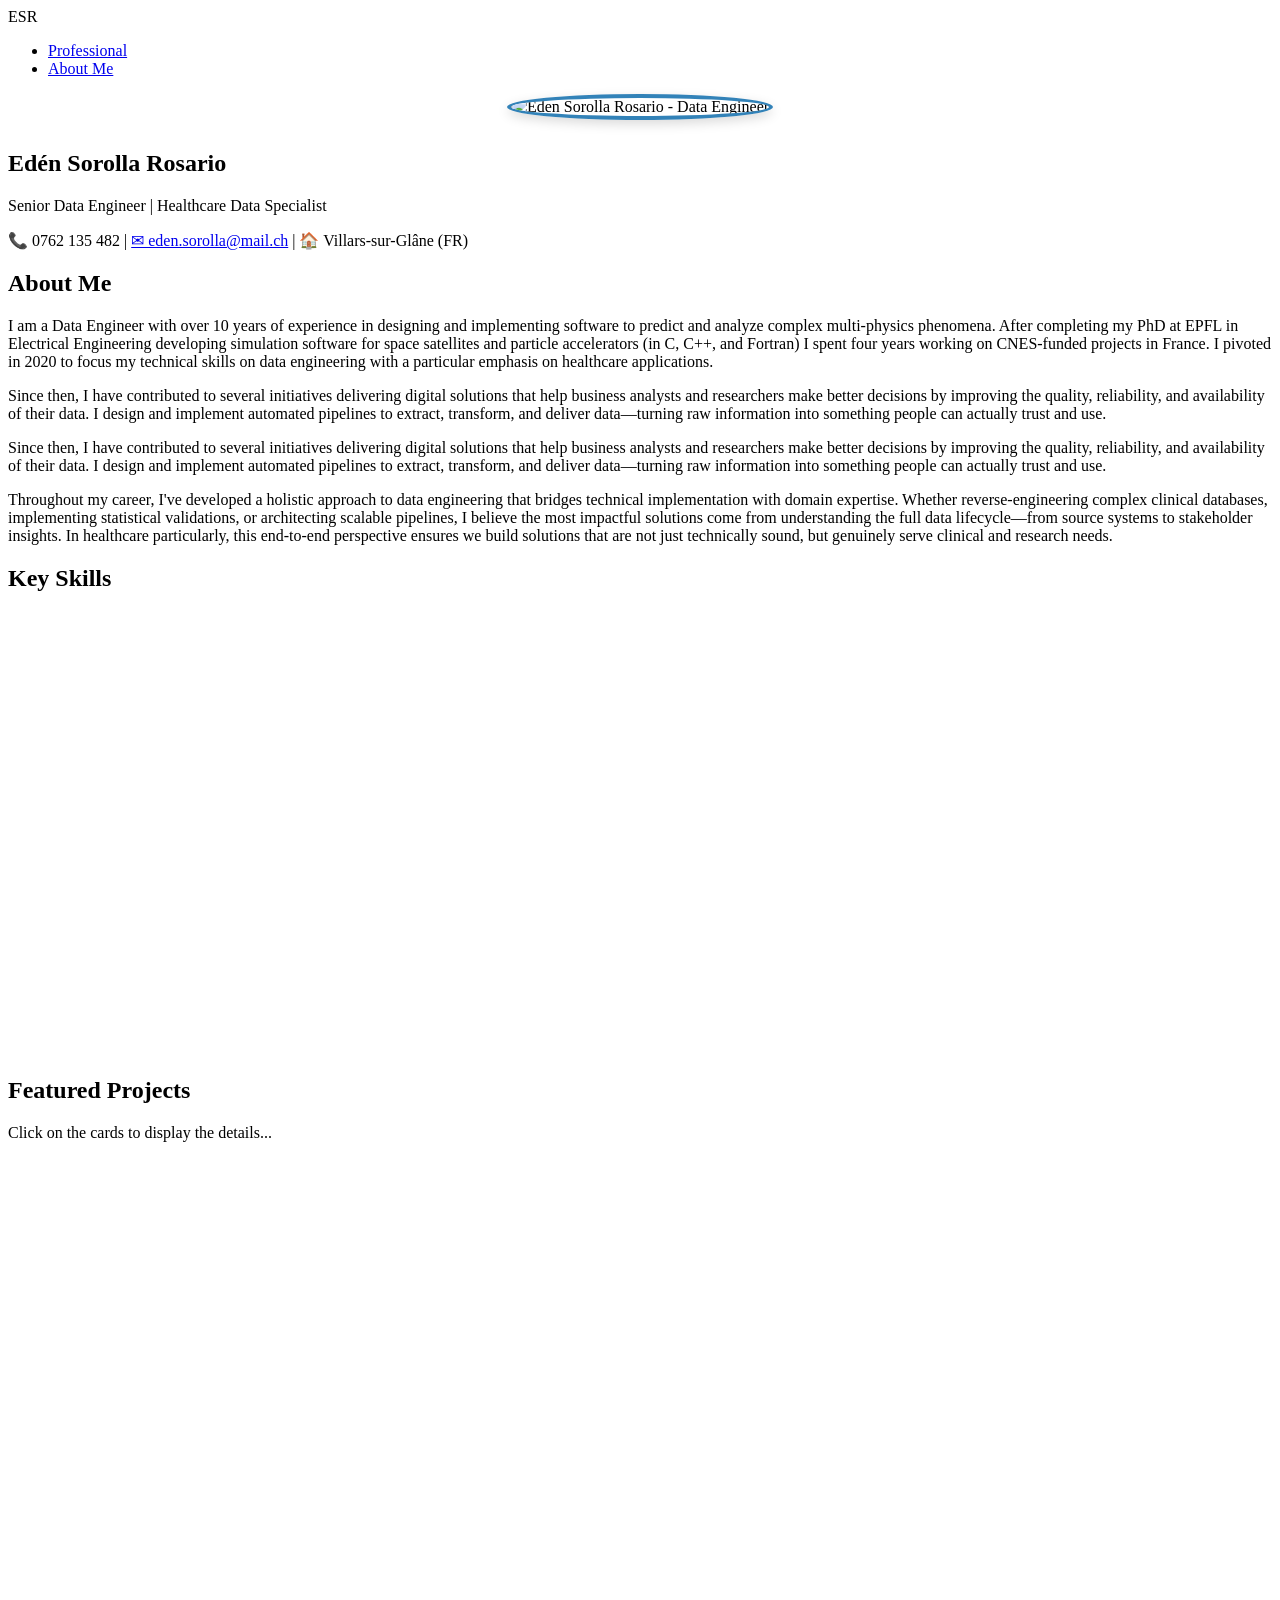
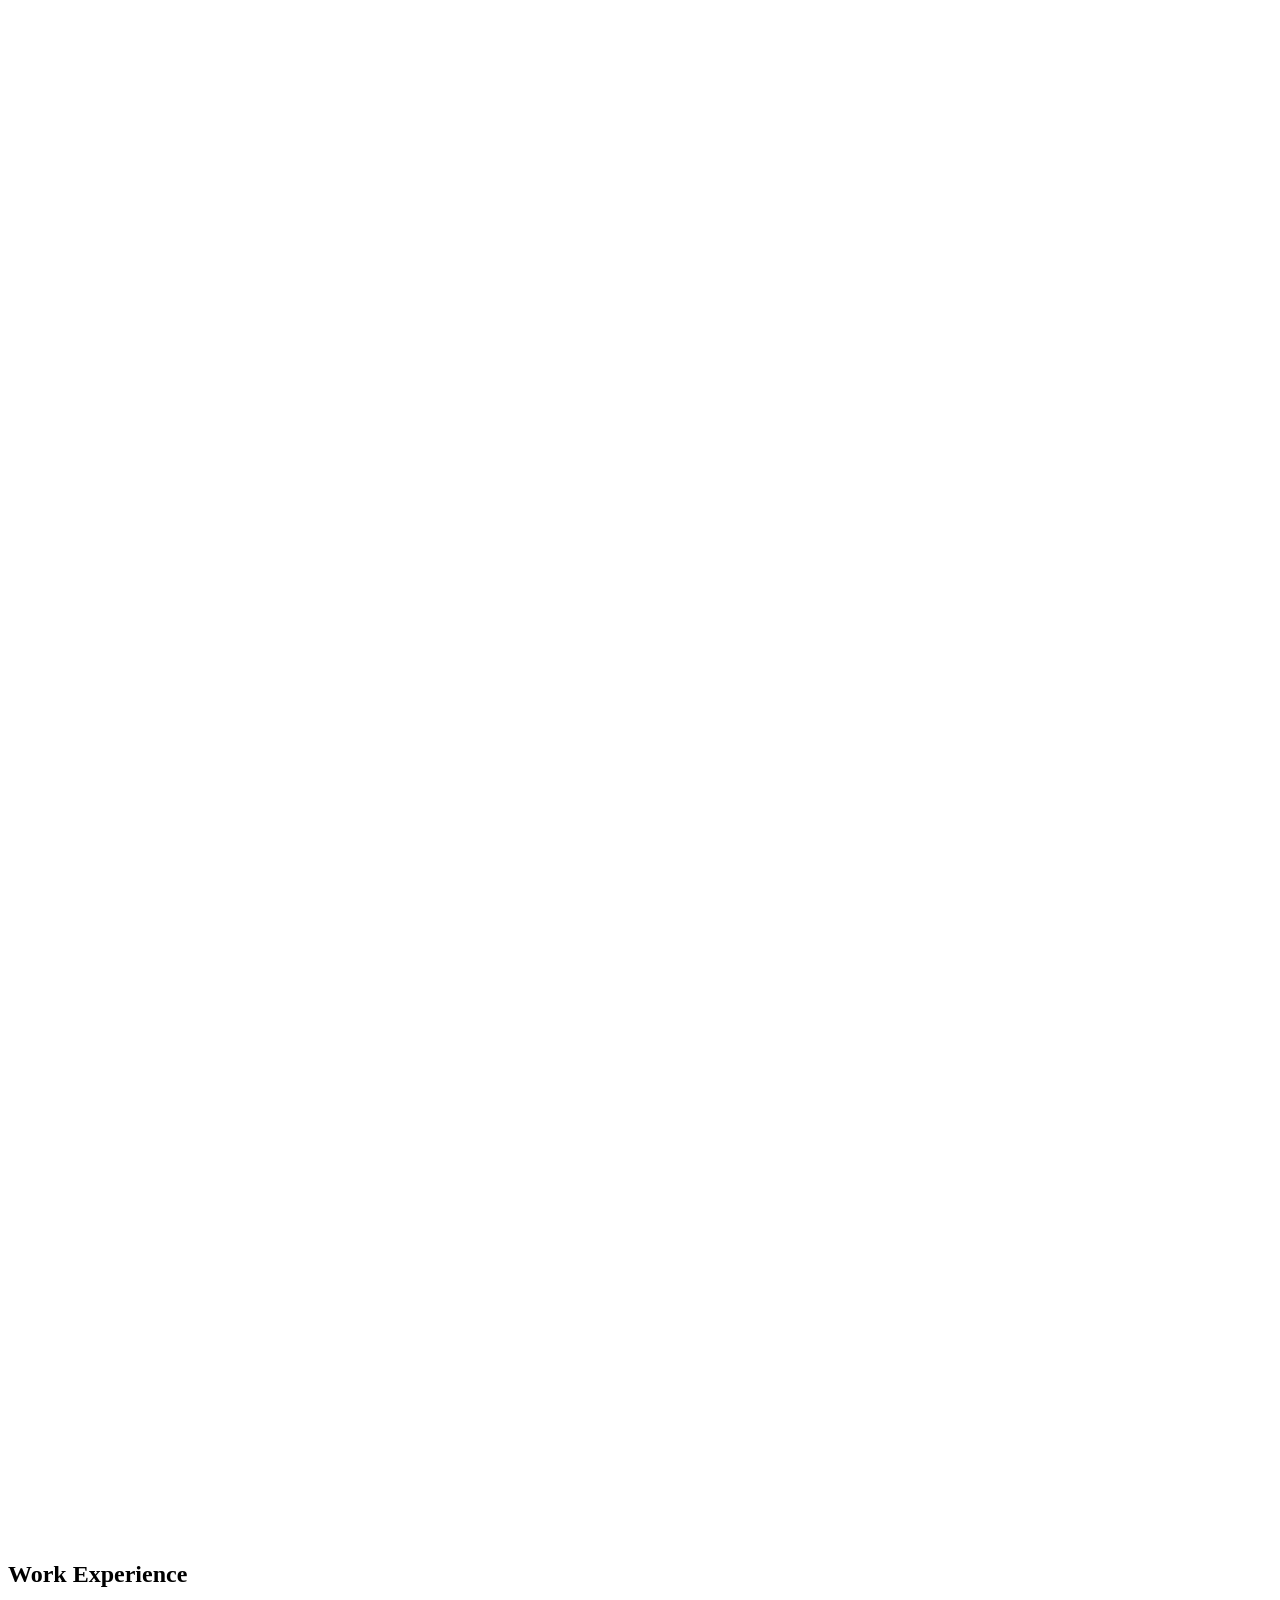
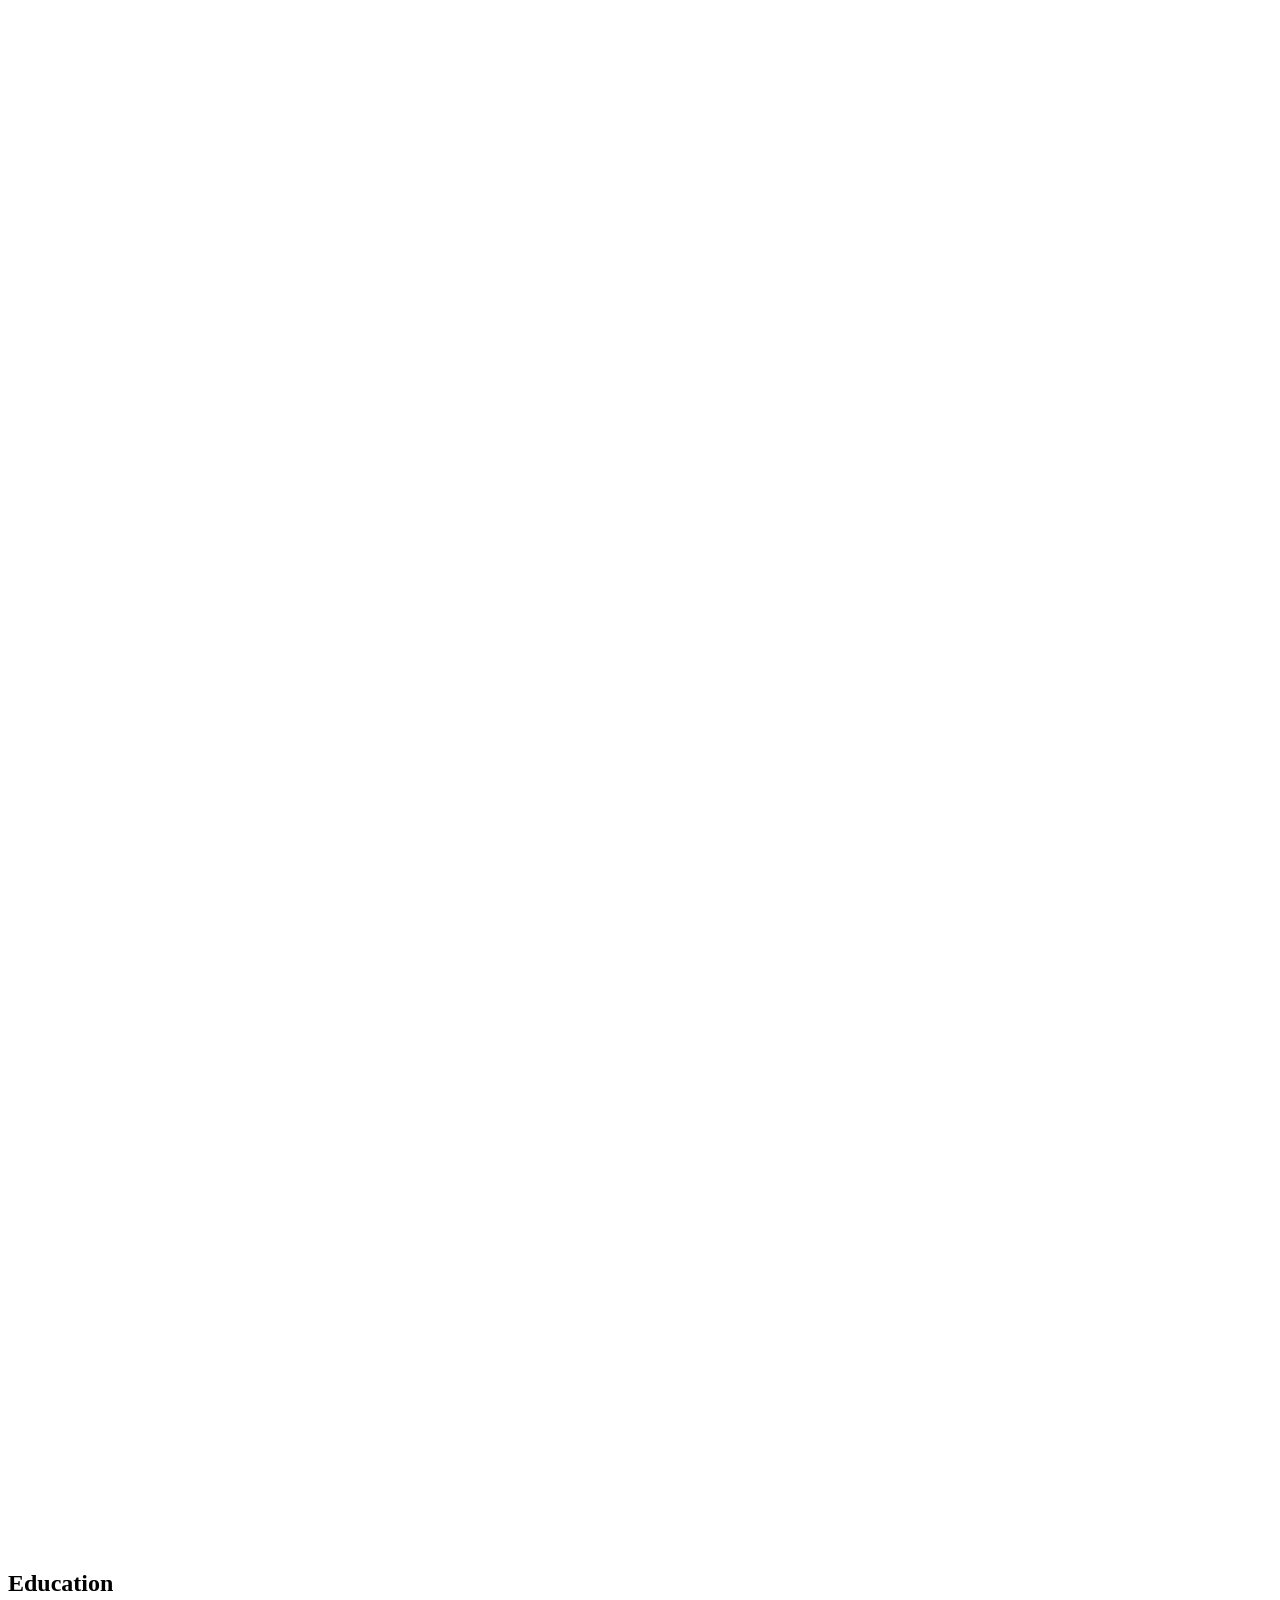
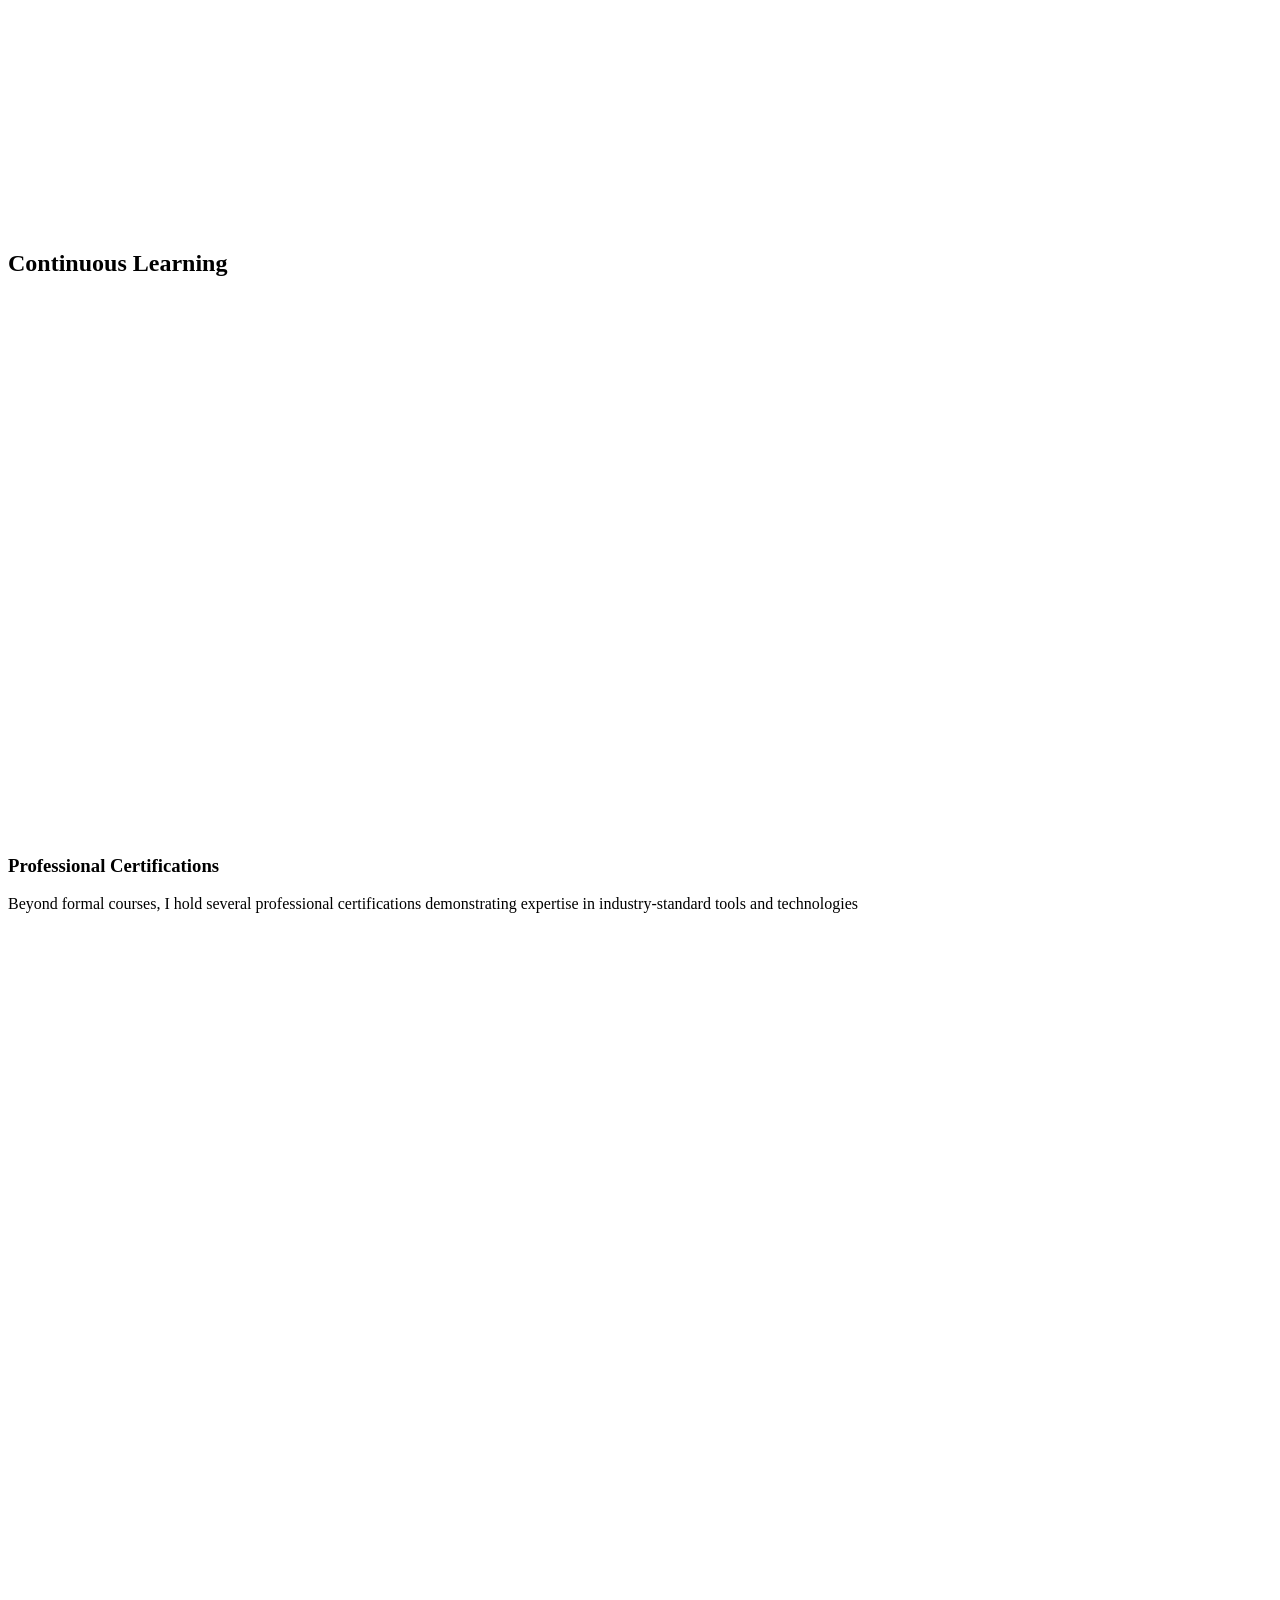
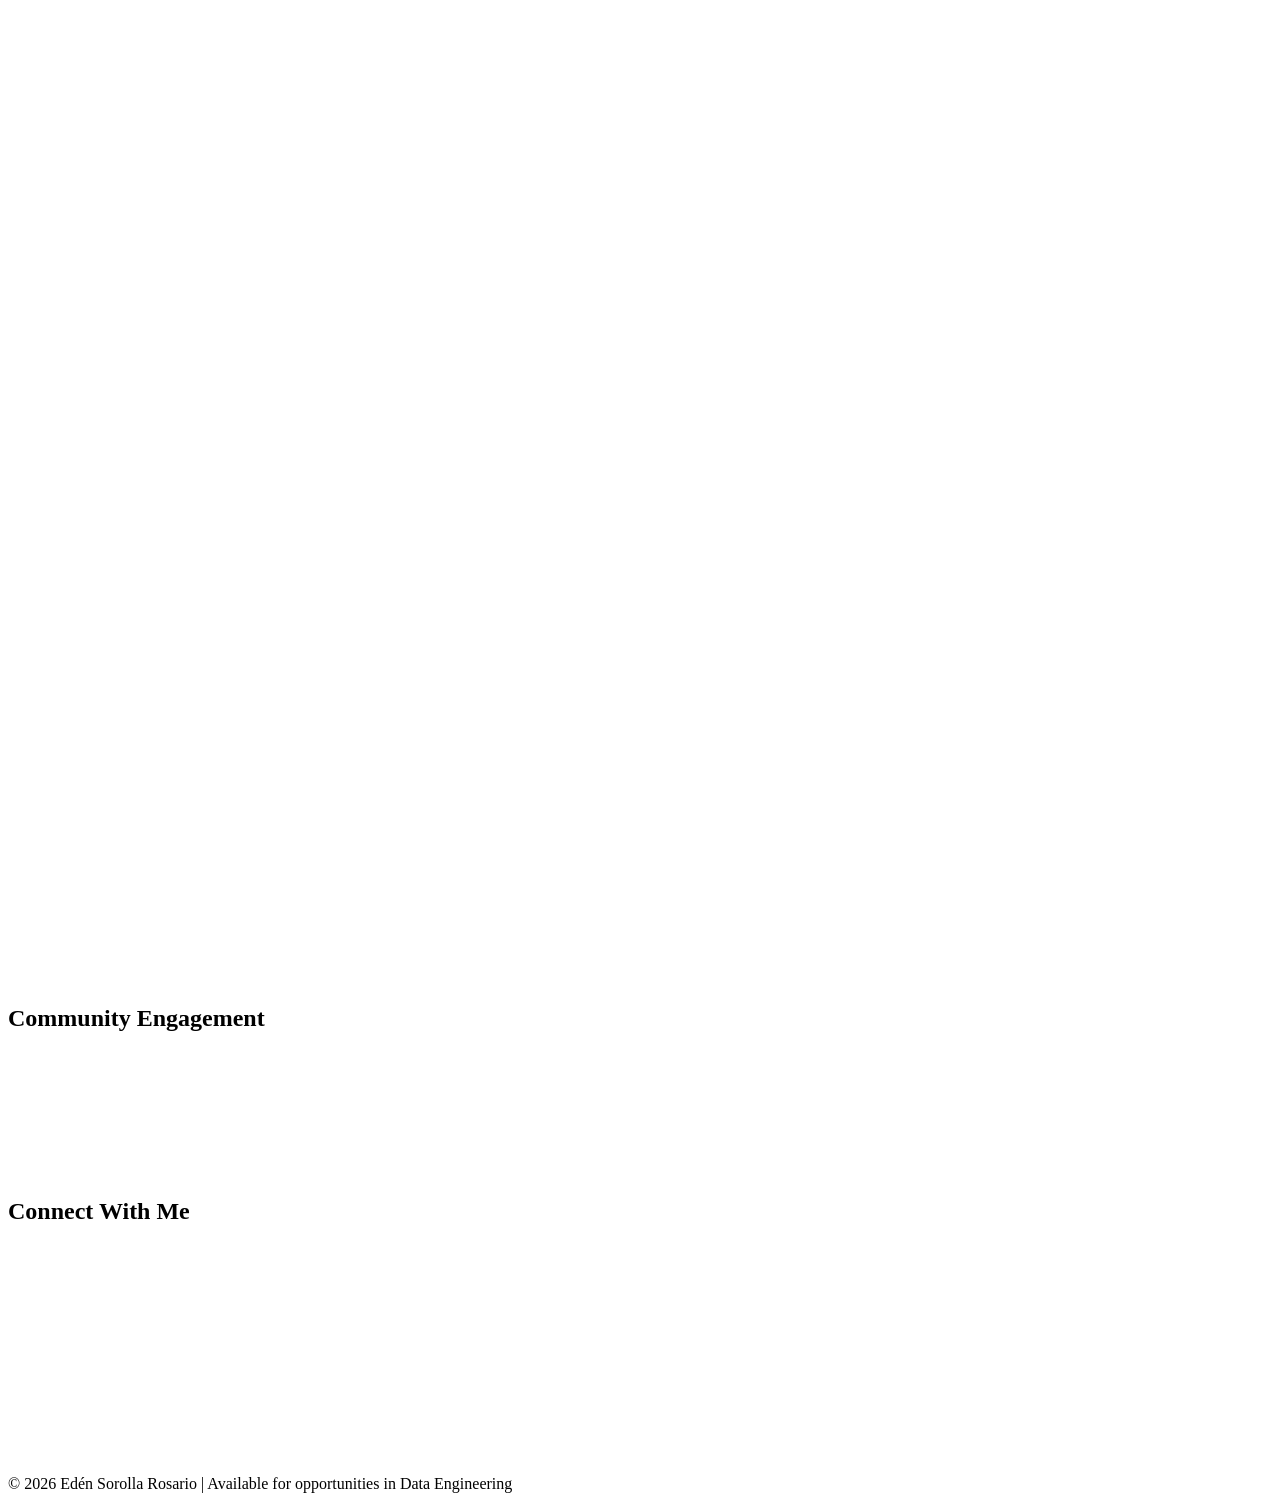
==== commit 8f1514dd: "Adds css folder and refactors the order of the project cards." ====
--- a/index.html
+++ b/index.html
@@ -17,807 +17,10 @@
     <link rel="preconnect" href="https://fonts.googleapis.com">
     <link rel="preconnect" href="https://fonts.gstatic.com" crossorigin>
     <link href="https://fonts.googleapis.com/css2?family=Playfair+Display:wght@700;900&family=Work+Sans:wght@300;400;600&display=swap" rel="stylesheet">
-    <style>
-        :root {
-            --primary: #1a1a2e;
-            --accent: #0f4c75;
-            --highlight: #3282b8;
-            --light: #bbe1fa;
-            --text: #2d3436;
-            --text-light: #636e72;
-            --bg: #ffffff;
-            --bg-alt: #f8f9fa;
-        }
-
-        * {
-            margin: 0;
-            padding: 0;
-            box-sizing: border-box;
-        }
-
-        body {
-            font-family: 'Work Sans', sans-serif;
-            line-height: 1.6;
-            color: var(--text);
-            background: var(--bg);
-            overflow-x: hidden;
-        }
-
-        .container {
-            max-width: 1000px;
-            margin: 0 auto;
-            padding: 0 20px;
-        }
-
-        /* Navigation */
-        nav {
-            background: var(--primary);
-            padding: 1rem 0;
-            position: sticky;
-            top: 0;
-            z-index: 100;
-            box-shadow: 0 2px 10px rgba(0,0,0,0.1);
-        }
-
-        nav .container {
-            display: flex;
-            justify-content: space-between;
-            align-items: center;
-        }
-
-        nav .logo {
-            color: white;
-            font-family: 'Playfair Display', serif;
-            font-size: 1.3rem;
-            font-weight: 700;
-        }
-
-        nav ul {
-            display: flex;
-            list-style: none;
-            gap: 2rem;
-            margin: 0;
-        }
-
-        nav a {
-            color: var(--light);
-            text-decoration: none;
-            transition: color 0.3s;
-            font-weight: 400;
-        }
-
-        nav a:hover, nav a.active {
-            color: white;
-        }
-
-        /* Hero Section */
-        .hero {
-            background: linear-gradient(135deg, var(--primary) 0%, var(--accent) 100%);
-            color: white;
-            padding: 80px 20px 60px;
-            position: relative;
-            overflow: hidden;
-        }
-
-        .hero::before {
-            content: '';
-            position: absolute;
-            top: 0;
-            left: 0;
-            right: 0;
-            bottom: 0;
-            background:
-                radial-gradient(circle at 20% 50%, rgba(187, 225, 250, 0.1) 0%, transparent 50%),
-                radial-gradient(circle at 80% 80%, rgba(50, 130, 184, 0.1) 0%, transparent 50%);
-            pointer-events: none;
-        }
-
-        .hero-content {
-            position: relative;
-            z-index: 1;
-            animation: fadeInUp 0.8s ease-out;
-        }
-
-        .hero h1 {
-            font-family: 'Playfair Display', serif;
-            font-size: clamp(2.5rem, 8vw, 4.5rem);
-            font-weight: 900;
-            margin-bottom: 0.5rem;
-            letter-spacing: -0.02em;
-        }
-
-        .hero .tagline {
-            font-size: clamp(1.1rem, 3vw, 1.4rem);
-            font-weight: 300;
-            opacity: 0.95;
-            margin-bottom: 2rem;
-            letter-spacing: 0.02em;
-        }
-
-        .hero .contact-info {
-            display: flex;
-            flex-wrap: wrap;
-            gap: 20px;
-            font-size: 0.95rem;
-            margin-top: 2rem;
-        }
-
-        .hero .contact-info a {
-            color: var(--light);
-            text-decoration: none;
-            transition: color 0.3s;
-        }
-
-        .hero .contact-info a:hover {
-            color: white;
-        }
-
-        /* Bio Section */
-        .bio-section {
-            padding: 60px 20px;
-            background: var(--bg-alt);
-        }
-
-        .bio-section h2 {
-            font-family: 'Playfair Display', serif;
-            font-size: clamp(2rem, 5vw, 2.8rem);
-            color: var(--primary);
-            margin-bottom: 1.5rem;
-            animation: fadeInUp 0.8s ease-out 0.2s backwards;
-        }
-
-        .bio-content {
-            font-size: 1.05rem;
-            line-height: 1.8;
-            color: var(--text);
-            animation: fadeInUp 0.8s ease-out 0.3s backwards;
-        }
-
-        .bio-content p {
-            margin-bottom: 1.2rem;
-            text-align: justify;
-        }
-
-        /* Skills Section */
-        .skills-section {
-            padding: 60px 20px;
-            background: var(--bg);
-        }
-
-        .skills-section h2 {
-            font-family: 'Playfair Display', serif;
-            font-size: clamp(2rem, 5vw, 2.8rem);
-            color: var(--primary);
-            margin-bottom: 2rem;
-        }
-
-        .skills-grid {
-            display: grid;
-            grid-template-columns: repeat(auto-fit, minmax(280px, 1fr));
-            gap: 25px;
-        }
-
-        .skill-card {
-            background: var(--bg-alt);
-            padding: 25px;
-            border-radius: 8px;
-            border-left: 4px solid var(--highlight);
-            transition: transform 0.3s, box-shadow 0.3s;
-        }
-
-        .skill-card:hover {
-            transform: translateY(-5px);
-            box-shadow: 0 10px 30px rgba(0,0,0,0.1);
-        }
-
-        .skill-card h3 {
-            color: var(--accent);
-            margin-bottom: 0.8rem;
-            font-size: 1.2rem;
-        }
-
-        .skill-card p {
-            color: var(--text-light);
-            font-size: 0.95rem;
-            line-height: 1.6;
-        }
-
-        /* Projects Section */
-        .projects-section {
-            padding: 60px 20px;
-            background: var(--bg-alt);
-        }
-
-        .projects-section h2 {
-            font-family: 'Playfair Display', serif;
-            font-size: clamp(2rem, 5vw, 2.8rem);
-            color: var(--primary);
-            margin-bottom: 2rem;
-        }
-
-        .project-card {
-            background: white;
-            margin-bottom: 25px;
-            border-radius: 8px;
-            overflow: hidden;
-            border-left: 4px solid var(--highlight);
-            transition: transform 0.3s, box-shadow 0.3s;
-        }
-
-        .project-card:hover {
-            transform: translateY(-3px);
-            box-shadow: 0 10px 30px rgba(0,0,0,0.1);
-        }
-
-        .project-header {
-            padding: 30px;
-            cursor: pointer;
-            display: flex;
-            justify-content: space-between;
-            align-items: start;
-            gap: 20px;
-        }
-
-        .project-header-content {
-            flex: 1;
-        }
-
-        .project-header h3 {
-            color: var(--accent);
-            font-size: 1.4rem;
-            margin-bottom: 0.8rem;
-        }
-
-        .project-brief {
-            color: var(--text);
-            font-size: 1rem;
-            line-height: 1.6;
-            margin-bottom: 1rem;
-            text-align: justify;
-        }
-
-        .tech-stack {
-            display: flex;
-            flex-wrap: wrap;
-            gap: 8px;
-            margin-top: 1rem;
-        }
-
-        .tech-badge {
-            background: var(--primary);
-            color: white;
-            padding: 4px 12px;
-            border-radius: 4px;
-            font-size: 0.85rem;
-            font-weight: 500;
-        }
-
-        .expand-icon {
-            color: var(--highlight);
-            font-size: 1.5rem;
-            transition: transform 0.3s;
-            flex-shrink: 0;
-        }
-
-        .project-card.expanded .expand-icon {
-            transform: rotate(180deg);
-        }
-
-        .project-details {
-            max-height: 0;
-            overflow: hidden;
-            transition: max-height 0.4s ease-out;
-        }
-
-        .project-card.expanded .project-details {
-            max-height: 3000px;
-            transition: max-height 0.5s ease-in;
-        }
-
-        .project-details-content {
-            padding: 0 30px 30px;
-            border-top: 1px solid rgba(0,0,0,0.1);
-        }
-
-        .project-section-title {
-            color: var(--accent);
-            font-size: 1.1rem;
-            font-weight: 600;
-            margin: 1rem 0 0.5rem;
-        }
-
-        .project-image-placeholder {
-            background: linear-gradient(135deg, #e3f2fd 0%, #bbdefb 100%);
-            border: 2px dashed var(--highlight);
-            border-radius: 8px;
-            padding: 60px 20px;
-            text-align: center;
-            margin: 1.5rem 0;
-            color: var(--text-light);
-        }
-
-        .project-image-placeholder img {
-            max-width: 100%;
-            height: auto;
-            border-radius: 4px;
-        }
-
-        .metrics-grid {
-            display: grid;
-            grid-template-columns: repeat(auto-fit, minmax(200px, 1fr));
-            gap: 15px;
-            margin: 1.5rem 0;
-        }
-
-        .metric-card {
-            background: var(--bg-alt);
-            padding: 20px;
-            border-radius: 6px;
-            text-align: center;
-            border: 2px solid var(--light);
-        }
-
-        .metric-value {
-            color: var(--highlight);
-            font-size: 1.8rem;
-            font-weight: 700;
-            display: block;
-            margin-bottom: 0.3rem;
-        }
-
-        .metric-label {
-            color: var(--text-light);
-            font-size: 0.9rem;
-        }
-
-        .project-description {
-            color: var(--text);
-            line-height: 1.7;
-            margin: 1rem 0;
-            text-align: justify;
-        }
-
-        .code-snippet {
-            background: #2d2d2d;
-            color: #f8f8f2;
-            padding: 20px;
-            border-radius: 6px;
-            overflow-x: auto;
-            font-family: 'Courier New', monospace;
-            font-size: 0.9rem;
-            margin: 1rem 0;
-            line-height: 1.5;
-        }
-
-        /* Experience Section */
-        .experience-section {
-            padding: 60px 20px;
-            background: var(--bg-alt);
-        }
-
-        .experience-section h2 {
-            font-family: 'Playfair Display', serif;
-            font-size: clamp(2rem, 5vw, 2.8rem);
-            color: var(--primary);
-            margin-bottom: 2rem;
-        }
-
-        .experience-item {
-            background: white;
-            padding: 30px;
-            margin-bottom: 25px;
-            border-radius: 8px;
-            border-left: 4px solid var(--highlight);
-            transition: transform 0.3s, box-shadow 0.3s;
-        }
-
-        .experience-item:hover {
-            transform: translateX(5px);
-            box-shadow: 0 5px 20px rgba(0,0,0,0.08);
-        }
-
-        .experience-item h3 {
-            color: var(--accent);
-            font-size: 1.3rem;
-            margin-bottom: 0.5rem;
-        }
-
-        .experience-item .role-company {
-            color: var(--text);
-            font-weight: 600;
-            margin-bottom: 0.3rem;
-        }
-
-        .experience-item .period {
-            color: var(--text-light);
-            font-size: 0.9rem;
-            margin-bottom: 1rem;
-        }
-
-        .experience-item ul {
-            list-style: none;
-            padding-left: 0;
-        }
-
-        .experience-item li {
-            padding-left: 1.5rem;
-            margin-bottom: 0.5rem;
-            position: relative;
-            color: var(--text);
-            font-size: 0.95rem;
-        }
-
-        .experience-item li::before {
-            content: '▸';
-            position: absolute;
-            left: 0;
-            color: var(--highlight);
-        }
-
-        /* Education Section */
-        .education-section {
-            padding: 60px 20px;
-            background: var(--bg);
-        }
-
-        .education-section h2 {
-            font-family: 'Playfair Display', serif;
-            font-size: clamp(2rem, 5vw, 2.8rem);
-            color: var(--primary);
-            margin-bottom: 2rem;
-        }
-
-        .education-grid {
-            display: grid;
-            grid-template-columns: repeat(auto-fit, minmax(280px, 1fr));
-            gap: 25px;
-        }
-
-        .education-card {
-            background: var(--bg-alt);
-            padding: 25px;
-            border-radius: 8px;
-            border-top: 4px solid var(--accent);
-        }
-
-        .education-card h3 {
-            color: var(--accent);
-            margin-bottom: 0.5rem;
-            font-size: 1.2rem;
-        }
-
-        .education-card p {
-            color: var(--text-light);
-            font-size: 0.95rem;
-        }
-
-        /* Courses & Certifications Section */
-        .courses-section {
-            padding: 60px 20px;
-            background: var(--bg-alt);
-        }
-
-        .courses-section h2 {
-            font-family: 'Playfair Display', serif;
-            font-size: clamp(2rem, 5vw, 2.8rem);
-            color: var(--primary);
-            margin-bottom: 2rem;
-        }
-
-        .courses-grid {
-            display: grid;
-            grid-template-columns: repeat(auto-fit, minmax(280px, 1fr));
-            gap: 25px;
-        }
-
-        .course-card {
-            background: white;
-            padding: 25px;
-            border-radius: 8px;
-            border-left: 4px solid var(--highlight);
-            transition: transform 0.3s, box-shadow 0.3s;
-        }
-
-        .course-card:hover {
-            transform: translateY(-3px);
-            box-shadow: 0 10px 30px rgba(0,0,0,0.1);
-        }
-
-        .course-card h3 {
-            color: var(--accent);
-            margin-bottom: 0.5rem;
-            font-size: 1.15rem;
-        }
-
-        .course-card .institution {
-            color: var(--text);
-            font-weight: 600;
-            margin-bottom: 0.5rem;
-            font-size: 0.95rem;
-        }
-
-        .course-card .period {
-            color: var(--text-light);
-            font-size: 0.85rem;
-        }
-
-        .certifications-intro {
-            background: linear-gradient(135deg, var(--accent) 0%, var(--highlight) 100%);
-            color: white;
-            padding: 30px;
-            border-radius: 8px;
-            margin-bottom: 3rem;
-            text-align: center;
-        }
-
-        .certifications-intro h3 {
-            color: white;
-            margin-bottom: 1rem;
-            font-size: 1.4rem;
-        }
-
-        .certifications-intro p {
-            color: rgba(255,255,255,0.95);
-            line-height: 1.7;
-        }
-
-        /* Volunteer Section */
-        .volunteer-section {
-            padding: 60px 20px;
-            background: var(--bg);
-        }
-
-        .volunteer-section h2 {
-            font-family: 'Playfair Display', serif;
-            font-size: clamp(2rem, 5vw, 2.8rem);
-            color: var(--primary);
-            margin-bottom: 2rem;
-        }
-
-        .volunteer-card {
-            background: var(--bg-alt);
-            padding: 30px;
-            border-radius: 8px;
-            border-left: 4px solid var(--highlight);
-            max-width: 800px;
-            margin: 0 auto;
-        }
-
-        .volunteer-card h3 {
-            color: var(--accent);
-            font-size: 1.4rem;
-            margin-bottom: 0.5rem;
-        }
-
-        .volunteer-card .organization {
-            color: var(--text);
-            font-weight: 600;
-            margin-bottom: 0.3rem;
-        }
-
-        .volunteer-card .period {
-            color: var(--text-light);
-            font-size: 0.9rem;
-            margin-bottom: 1rem;
-        }
-
-        .volunteer-card p {
-            color: var(--text);
-            line-height: 1.7;
-        }
-
-        /* Links Section */
-        .links-section {
-            padding: 60px 20px;
-            background: var(--primary);
-            color: white;
-        }
-
-        .links-section h2 {
-            font-family: 'Playfair Display', serif;
-            font-size: clamp(2rem, 5vw, 2.8rem);
-            margin-bottom: 2rem;
-            color: white;
-        }
-
-        .links-grid {
-            display: grid;
-            grid-template-columns: repeat(auto-fit, minmax(250px, 1fr));
-            gap: 20px;
-        }
-
-        .link-card {
-            background: rgba(255, 255, 255, 0.1);
-            padding: 25px;
-            border-radius: 8px;
-            text-decoration: none;
-            color: white;
-            transition: all 0.3s;
-            border: 2px solid transparent;
-        }
-
-        .link-card:hover {
-            background: rgba(255, 255, 255, 0.15);
-            border-color: var(--light);
-            transform: translateY(-3px);
-        }
-
-        .link-card h3 {
-            margin-bottom: 0.5rem;
-            font-size: 1.2rem;
-        }
-
-        .link-card p {
-            font-size: 0.9rem;
-            opacity: 0.9;
-        }
-
-        /* Footer */
-        .footer {
-            background: var(--primary);
-            color: var(--light);
-            text-align: center;
-            padding: 30px 20px;
-            font-size: 0.9rem;
-        }
-
-        /* Animations */
-        @keyframes fadeInUp {
-            from {
-                opacity: 0;
-                transform: translateY(30px);
-            }
-            to {
-                opacity: 1;
-                transform: translateY(0);
-            }
-        }
-
-        /* Responsive */
-        @media (max-width: 768px) {
-            nav ul {
-                gap: 1rem;
-                font-size: 0.9rem;
-            }
-
-            nav .logo {
-                font-size: 1.1rem;
-            }
-
-            .hero {
-                padding: 60px 20px 40px;
-            }
-
-            .bio-section,
-            .skills-section,
-            .experience-section,
-            .education-section,
-            .links-section {
-                padding: 40px 20px;
-            }
-
-            .experience-item {
-                padding: 20px;
-            }
-        }
-
-        /* Print styles */
-        @media print {
-            .hero {
-                background: var(--primary);
-                -webkit-print-color-adjust: exact;
-                print-color-adjust: exact;
-            }
-        }
-
-        /* Image Carousel */
-        /* 3D Carousel */
-        .carousel-3d-container {
-            display: grid;
-            place-items: center;
-            height: 500px;
-            position: relative;
-            margin: 0rem 0;
-            background-image: radial-gradient(circle at 50% 50%, #f8f9fa 30%, transparent 40%);
-            overflow: hidden;
-        }
-
-        .carousel-3d {
-            transform: perspective(1000px) rotateX(70deg);
-            transform-style: preserve-3d;
-            display: grid;
-            position: absolute;
-            place-items: center;
-            animation: rotate-3d 30s linear infinite;
-            transition: all 1s;
-        }
-
-        .carousel-3d:hover {
-            animation-play-state: paused;
-        }
-
-        .carousel-3d .card-back {
-            display: grid;
-            place-items: center;
-            width: 450px;
-            height: 320px;
-            background-color: #ddd;
-            position: absolute;
-            border-radius: 8px;
-        }
-
-        .carousel-3d .card {
-            display: grid;
-            place-items: center;
-            width: 450px;
-            height: 0px;
-            background-color: #ddd;
-            position: absolute;
-            box-shadow: 0 0 30px rgba(0,0,0,0.3);
-            border-radius: 8px;
-            cursor: pointer;
-        }
-
-        .carousel-3d .card .img {
-            width: 300px;
-            height: 300px;
-            border-radius: 5px;
-            background-size: contain;
-            background-position: center;
-            background-repeat: no-repeat;
-            filter: brightness(0.95);
-            transform: translateY(100px) scale(1.5);
-        }
-
-        .carousel-3d .card p {
-            font-size: 14px;
-            color: var(--text-light);
-            margin-top: 10px;
-            text-align: center;
-        }
-
-        /* Position cards in circle - 4 cards */
-        .carousel-3d .c1 {
-            transform: rotateZ(0deg) rotateX(90deg) translateY(370px) translateZ(350px) rotateZ(180deg);
-        }
-        .carousel-3d .cb1 {
-            transform: rotateZ(0deg) rotateX(90deg) translateY(120px) translateZ(349px);
-        }
-
-        .carousel-3d .c2 {
-            transform: rotateZ(90deg) rotateX(90deg) translateY(370px) translateZ(350px) rotateZ(180deg);
-        }
-        .carousel-3d .cb2 {
-            transform: rotateZ(90deg) rotateX(90deg) translateY(120px) translateZ(349px);
-        }
-
-        .carousel-3d .c3 {
-            transform: rotateZ(180deg) rotateX(90deg) translateY(370px) translateZ(350px) rotateZ(180deg);
-        }
-        .carousel-3d .cb3 {
-            transform: rotateZ(180deg) rotateX(90deg) translateY(120px) translateZ(349px);
-        }
-
-        .carousel-3d .c4 {
-            transform: rotateZ(270deg) rotateX(90deg) translateY(370px) translateZ(350px) rotateZ(180deg);
-        }
-        .carousel-3d .cb4 {
-            transform: rotateZ(270deg) rotateX(90deg) translateY(120px) translateZ(349px);
-        }
-
-        @keyframes rotate-3d {
-            to {
-                transform: perspective(1000px) rotateX(70deg) rotateZ(360deg);
-            }
-        }
-
-        @media screen and (max-width: 992px) {
-            .carousel-3d {
-                scale: 0.6;
-            }
-        }
-
-    </style>
+
+    <!-- CSS styles -->
+    <link rel="stylesheet" href="css/index.css">
+
 </head>
 <body>
     <!-- Navigation -->
@@ -858,8 +61,9 @@
         <div class="container">
             <h2>About Me</h2>
             <div class="bio-content">
-                <p>I am a Data Engineer with a background of over 10 years of experience designing and implementing software to predict and analyze complex multi-physics phenomena. After completing my PhD at EPFL in Electrical Engineering developing simulation software for space satellites and particle accelerators (in C, C++, and Fortran) I spent four years working on CNES-funded projects in France. I pivoted in 2020 to focus my technical skills on data engineering with a particular emphasis on healthcare applications.</p>
-
+                <p>I am a Data Engineer with over 10 years of experience in designing and implementing software to predict and analyze complex multi-physics phenomena. After completing my PhD at EPFL in Electrical Engineering developing simulation software for space satellites and particle accelerators (in C, C++, and Fortran) I spent four years working on CNES-funded projects in France. I pivoted in 2020 to focus my technical skills on data engineering with a particular emphasis on healthcare applications.</p>
+
+                <p>Since then, I have contributed to several initiatives delivering digital solutions that help business analysts and researchers make better decisions by improving the quality, reliability, and availability of their data. I design and implement automated pipelines to extract, transform, and deliver data—turning raw information into something people can actually trust and use.</p>
                 <p>Since then, I have contributed to several initiatives delivering digital solutions that help business analysts and researchers make better decisions by improving the quality, reliability, and availability of their data. I design and implement automated pipelines to extract, transform, and deliver data—turning raw information into something people can actually trust and use.</p>
 
                 <p>Throughout my career, I've developed a holistic approach to data engineering that bridges technical implementation with domain expertise. Whether reverse-engineering complex clinical databases, implementing statistical validations, or architecting scalable pipelines, I believe the most impactful solutions come from understanding the full data lifecycle—from source systems to stakeholder insights. In healthcare particularly, this end-to-end perspective ensures we build solutions that are not just technically sound, but genuinely serve clinical and research needs.</p>
@@ -904,6 +108,7 @@
     <section class="projects-section">
         <div class="container">
             <h2>Featured Projects</h2>
+            <p>Click on the cards to display the details...</p>
 
             <!-- Project 1: PDF Automation -->
             <div class="project-card">
@@ -923,18 +128,19 @@
                 </div>
                 <div class="project-details">
                     <div class="project-details-content">
+
+                        <h4 class="project-section-title">🎯 Problem & Solution</h4>
+                        <p class="project-description">
+                            <strong>Problem:</strong> The Global Fund's Health Finance team needed to manually generate Qualitative Adjustment assessment reports for grant-eligible countries fighting HIV, Tuberculosis, and Malaria. With more than 10 health finance specialists continuously updating an Airtable database in real-time, monitoring about 100 countries, the team spent 20+ hours per week manually extracting, processing and delivering up-to-date reports—a process that was both time-intensive and prone to inconsistencies.<br><br>
+                            <strong>Solution:</strong> Developed an automated pipeline that integrates with Airtable webhooks to capture real-time data updates, dynamically generates formatted PDF reports with current database content, and automatically distributes them to SharePoint for immediate access by the Health Finance department leadership. The solution eliminated manual compilation while ensuring report accuracy and availability.
+                        </p>
+
                         <h4 class="project-section-title">📊 Architecture Diagram</h4>
                             <!-- The PDF report architecture schema -->
                             <img src="img/schemas/PDF_report_schema.png"
                                  alt="PDF architecture schema"
                                  style="width: 100%; border-radius: 8px; box-shadow: 0 4px 12px rgba(0,0,0,0.1); margin: 1.5rem 0;"
                                  onclick="window.open(this.src, '_blank')">
-
-                        <h4 class="project-section-title">🎯 Problem & Solution</h4>
-                        <p class="project-description">
-                            <strong>Problem:</strong> The Global Fund's Health Finance team needed to manually generate Qualitative Adjustment assessment reports for grant-eligible countries fighting HIV, Tuberculosis, and Malaria. With over 10 health finance specialists continuously updating an Airtable database in real-time, the team spent 20+ hours per week manually compiling and formatting reports—a process that was both time-intensive and prone to inconsistencies.<br><br>
-                            <strong>Solution:</strong> Developed an automated pipeline that integrates with Airtable webhooks to capture real-time data updates, dynamically generates formatted PDF reports with current database content, and automatically distributes them to SharePoint for immediate access by the Health Finance department leadership. The solution eliminated manual compilation while ensuring report accuracy and availability.
-                        </p>
 
                         <h4 class="project-section-title">📈 Impact & Metrics</h4>
                         <div class="metrics-grid">
@@ -963,13 +169,13 @@
                                     <div class="card-back cb1"></div>
 
                                     <div class="card c2" onclick="window.open('img/GF/Ethiopia.png', '_blank')">
-                                        <div class="img" style="background-image: url('img/GF/Eswatini.png')"></div>
+                                        <div class="img" style="background-image: url('img/GF/Ethiopia.png')"></div>
                                         <p>Eswatini</p>
                                     </div>
                                     <div class="card-back cb2"></div>
 
                                     <div class="card c3" onclick="window.open('img/GF/Eswatini.png', '_blank')">
-                                        <div class="img" style="background-image: url('img/GF/Ethiopia.png')"></div>
+                                        <div class="img" style="background-image: url('img/GF/Eswatini.png')"></div>
                                         <p>Ethiopia</p>
                                     </div>
                                     <div class="card-back cb3"></div>
@@ -979,6 +185,12 @@
                                         <p>Ghana</p>
                                     </div>
                                     <div class="card-back cb4"></div>
+
+                                    <div class="card c5" onclick="window.open('img/GF/health_risk_world.png', '_blank')">
+                                        <div class="img" style="background-image: url('img/GF/health_risk_world.png')"></div>
+                                        <p>Health Risk World</p>
+                                    </div>
+                                    <div class="card-back cb5"></div>
                                 </div>
                             </div>
                     </div>
@@ -1004,8 +216,38 @@
                 </div>
                 <div class="project-details">
                     <div class="project-details-content">
+
+                        <h4 class="project-section-title">🏗️ Deployment Architecture</h4>
+                            <img src="img/schemas/ImageRecognition_schema.png"
+                                 alt="Image Recognition architecture diagram"
+                                 style="width: 100%; border-radius: 8px; box-shadow: 0 4px 12px rgba(0,0,0,0.1); margin: 1.5rem 0;"
+                                 onclick="window.open(this.src, '_blank')">
+
+                        <h4 class="project-section-title">🎯 Technical Highlights</h4>
+                        <p class="project-description">
+                            Built a production-ready web application combining machine learning capabilities with modern DevOps practices. The application features real-time image processing, containerized deployment for consistency across environments and an intuitive user interface for non-technical users.
+                        </p>
+
+                        <h4 class="project-section-title">📈 Key Features</h4>
+                        <div class="metrics-grid">
+                            <div class="metric-card">
+                                <span class="metric-value">Dockerized</span>
+                                <span class="metric-label">Containerized Deployment</span>
+                            </div>
+                            <div class="metric-card">
+                                <span class="metric-value">Real-time</span>
+                                <span class="metric-label">Image Processing</span>
+                            </div>
+                            <div class="metric-card">
+                                <span class="metric-value">Interactive</span>
+                                <span class="metric-label">Web Interface</span>
+                            </div>
+                        </div>
+
                         <h4 class="project-section-title">🖼️ Application Screenshot</h4>
-                        <a href="https://shiny-app-151314882530.europe-west6.run.app/" style="display: block; cursor: pointer;">
+                        <a href="https://shiny-app-151314882530.europe-west6.run.app/"
+                           style="display: block; cursor: pointer;"
+                           target="_blank">
                             <!-- Screenshot of the Web App -->
                             <img src="img/personal/ImageRecognition_sc.png"
                                  alt="Screenshot of the R Shiny App"
@@ -1018,33 +260,6 @@
                         <p style="text-align: center; color: #636e72; font-size: 0.9rem; margin-top: -1rem;">
                             📖 Click screenshot to go to Web App in live →
                         </p>
-
-                        <h4 class="project-section-title">🏗️ Deployment Architecture</h4>
-                            <img src="img/schemas/ImageRecognition_schema.png"
-                                 alt="Image Recognition architecture diagram"
-                                 style="width: 100%; border-radius: 8px; box-shadow: 0 4px 12px rgba(0,0,0,0.1); margin: 1.5rem 0;"
-                                 onclick="window.open(this.src, '_blank')">
-
-                        <h4 class="project-section-title">🎯 Technical Highlights</h4>
-                        <p class="project-description">
-                            Built a production-ready web application combining machine learning capabilities with modern DevOps practices. The application features real-time image processing, containerized deployment for consistency across environments and an intuitive user interface for non-technical users.
-                        </p>
-
-                        <h4 class="project-section-title">📈 Key Features</h4>
-                        <div class="metrics-grid">
-                            <div class="metric-card">
-                                <span class="metric-value">Dockerized</span>
-                                <span class="metric-label">Containerized Deployment</span>
-                            </div>
-                            <div class="metric-card">
-                                <span class="metric-value">Real-time</span>
-                                <span class="metric-label">Image Processing</span>
-                            </div>
-                            <div class="metric-card">
-                                <span class="metric-value">Interactive</span>
-                                <span class="metric-label">Web Interface</span>
-                            </div>
-                        </div>
 
                         <h4 class="project-section-title">🔗 GitHub Repository</h4>
                         <p class="project-description">
@@ -1074,6 +289,13 @@
                 </div>
                 <div class="project-details">
                     <div class="project-details-content">
+
+                        <h4 class="project-section-title">🎯 Challenge & Approach</h4>
+                        <p class="project-description">
+                            <strong>Challenge:</strong> Inherited an undocumented PostgreSQL database with 30+ tables containing critical clinical research data. No data dictionary, no documentation, no clear understanding of relationships.<br><br>
+                            <strong>Approach:</strong> Developed advanced SQL scripts to systematically analyze table structures, foreign key relationships, data patterns, and usage statistics. Created automated documentation and visual schema representations.
+                        </p>
+
                         <h4 class="project-section-title">📊 Database Schema Mapping</h4>
                         <a href="clinical_db_detail.html" style="display: block; cursor: pointer;">
                             <img src="img/schemas/Clinical_db_schema.svg"
@@ -1086,12 +308,6 @@
                             📖 Click schema to view detailed technical documentation →
                         </p>
 
-                        <h4 class="project-section-title">🎯 Challenge & Approach</h4>
-                        <p class="project-description">
-                            <strong>Challenge:</strong> Inherited an undocumented PostgreSQL database with 30+ tables containing critical clinical research data. No data dictionary, no documentation, no clear understanding of relationships.<br><br>
-                            <strong>Approach:</strong> Developed advanced SQL scripts to systematically analyze table structures, foreign key relationships, data patterns, and usage statistics. Created automated documentation and visual schema representations.
-                        </p>
-
                         <h4 class="project-section-title">📈 Results & Impact</h4>
                         <div class="metrics-grid">
                             <div class="metric-card">
@@ -1103,8 +319,8 @@
                                 <span class="metric-label">Data Discovery Increase</span>
                             </div>
                             <div class="metric-card">
-                                <span class="metric-value">Complete</span>
-                                <span class="metric-label">Documentation Generated</span>
+                                <span class="metric-value">Hours → Seconds</span>
+                                <span class="metric-label">Search Time Reduction</span>
                             </div>
                         </div>
 
@@ -1142,38 +358,41 @@
                 </div>
                 <div class="project-details">
                     <div class="project-details-content">
-                        <h4 class="project-section-title">📊 Dashboard Screenshots</h4>
+
+                        <h4 class="project-section-title">🎯 Business Impact</h4>
+                        <p class="project-description">
+                            <strong>Context:</strong> Business analysts at Groupe Mutuel needed real-time access to the health pathways of customers to analyze both the prevalence and chronological order of clinical interventions from the pool of customers' data.<br><br>
+                            <strong>Solution:</strong> Built a scalable web application that processes millions of records using PySpark, presents the health pathway of customers in form of a Sankey diagram over a Web Application accessible to Business Analysts. The tool is constructed with the help of Dash-Plotly-a Python library based in React to build custom professional dashboards- and Bootstrap components, the world's most popular framework for building responsive, mobile-first sites. This replaced manual Excel-based reporting workflows increasing the availability and the accuracy of data for real-time analysis.
+                        </p>
+
+                        <h4 class="project-section-title">🏗️ Data Pipeline Architecture</h4>
+                        <img src="img/schemas/healthcare_dashboard_architecture.svg"
+                             alt="Healthcare Analytics Dashboard Architecture"
+                             style="width: 100%; border-radius: 8px; box-shadow: 0 4px 12px rgba(0,0,0,0.1); margin: 1.5rem 0;"
+                             onclick="window.open(this.src, '_blank')">
+
+                        <h4 class="project-section-title">📈 Performance & Scale</h4>
+                        <div class="metrics-grid">
+                            <div class="metric-card">
+                                <span class="metric-value">Millions</span>
+                                <span class="metric-label">Records Processed</span>
+                            </div>
+                            <div class="metric-card">
+                                <span class="metric-value">&lt;1 min</span>
+                                <span class="metric-label">Query Response Time</span>
+                            </div>
+                            <div class="metric-card">
+                                <span class="metric-value">100%</span>
+                                <span class="metric-label">Excel Reports Replaced</span>
+                            </div>
+                        </div>
+
+                        <h4 class="project-section-title">📊 Dashboard Screenshot</h4>
                             <img src="img/GM/PDT_screenshot.png"
                                  alt="Healthcare Data Analystics Dashboard screenshot"
                                  style="width: 100%; border-radius: 8px; box-shadow: 0 4px 12px rgba(0,0,0,0.1); margin: 1.5rem 0;"
                                  onclick="window.open(this.src, '_blank')">
 
-                        <h4 class="project-section-title">🏗️ Data Pipeline Architecture</h4>
-                        <img src="img/schemas/healthcare_dashboard_architecture.svg"
-                             alt="Healthcare Analytics Dashboard Architecture"
-                             style="width: 100%; border-radius: 8px; box-shadow: 0 4px 12px rgba(0,0,0,0.1); margin: 1.5rem 0;">
-
-                        <h4 class="project-section-title">🎯 Business Impact</h4>
-                        <p class="project-description">
-                            <strong>Context:</strong> Business analysts at Groupe Mutuel needed real-time access to the health pathways of customers to analyze both the prevalence and chronological order of clinical interventions from the pool of customers' data.<br><br>
-                            <strong>Solution:</strong> Built a scalable web application that processes millions of records using PySpark, presents aggregated customers' data visualizations through Dash, and replaced manual Excel-based reporting workflows to facilitate real-time analysis.
-                        </p>
-
-                        <h4 class="project-section-title">📈 Performance & Scale</h4>
-                        <div class="metrics-grid">
-                            <div class="metric-card">
-                                <span class="metric-value">Millions</span>
-                                <span class="metric-label">Records Processed</span>
-                            </div>
-                            <div class="metric-card">
-                                <span class="metric-value">&lt;1 min</span>
-                                <span class="metric-label">Query Response Time</span>
-                            </div>
-                            <div class="metric-card">
-                                <span class="metric-value">100%</span>
-                                <span class="metric-label">Excel Reports Replaced</span>
-                            </div>
-                        </div>
                     </div>
                 </div>
             </div>
@@ -1196,11 +415,6 @@
                 </div>
                 <div class="project-details">
                     <div class="project-details-content">
-                        <h4 class="project-section-title">🏗️ System Architecture</h4>
-                        <img src="img/schemas/sbb_monitor_architecture.svg"
-                             alt="SBB Traffic Monitor Architecture"
-                             style="width: 100%; border-radius: 8px; box-shadow: 0 4px 12px rgba(0,0,0,0.1); margin: 1.5rem 0;"
-                             onclick="window.open(this.src, '_blank')">
 
                         <h4 class="project-section-title">🎯 Problem & Solution</h4>
                         <p class="project-description">
@@ -1208,6 +422,12 @@
                             <strong>Solution:</strong> Built an automated Python script that queries the SBB GraphQL API, tracks changes between runs using JSON state management and sends HTML email notifications only when new disruptions occur or existing ones are resolved. Deployed on PythonAnywhere with scheduled execution one hour before planned trips to anticipate issues.
                         </p>
 
+                        <h4 class="project-section-title">🏗️ System Architecture</h4>
+                        <img src="img/schemas/sbb_monitor_architecture.svg"
+                             alt="SBB Traffic Monitor Architecture"
+                             style="height: 100%; border-radius: 8px; box-shadow: 0 4px 12px rgba(0,0,0,0.1); margin: 1.5rem 0;"
+                             onclick="window.open(this.src, '_blank')">
+
                         <h4 class="project-section-title">📈 Technical Highlights</h4>
                         <div class="metrics-grid">
                             <div class="metric-card">
@@ -1223,6 +443,12 @@
                                 <span class="metric-label">Change Detection</span>
                             </div>
                         </div>
+
+                        <h4 class="project-section-title">📊 Screenshots of the tool </h4>
+                            <img src="img/personal/SBB_traffic_monitor_sc_multi.png"
+                                 alt="SBB Traffic Monitor Tool screenshot"
+                                 style="width: 100%; border-radius: 8px; box-shadow: 0 4px 12px rgba(0,0,0,0.1); margin: 1.5rem 0;"
+                                 onclick="window.open(this.src, '_blank')">
 
                         <h4 class="project-section-title">🔗 GitHub Repository</h4>
                         <p class="project-description">
--- a/css/index.css
+++ b/css/index.css
@@ -0,0 +1,805 @@
+:root {
+     --primary: #1a1a2e;
+     --accent: #0f4c75;
+     --highlight: #3282b8;
+     --light: #bbe1fa;
+     --text: #2d3436;
+     --text-light: #636e72;
+     --bg: #ffffff;
+     --bg-alt: #f8f9fa;
+ }
+
+ * {
+     margin: 0;
+     padding: 0;
+     box-sizing: border-box;
+ }
+
+ body {
+     font-family: 'Work Sans', sans-serif;
+     line-height: 1.6;
+     color: var(--text);
+     background: var(--bg);
+     overflow-x: hidden;
+ }
+
+ .container {
+     max-width: 1000px;
+     margin: 0 auto;
+     padding: 0 20px;
+ }
+
+ /* Navigation */
+ nav {
+     background: var(--primary);
+     padding: 1rem 0;
+     position: sticky;
+     top: 0;
+     z-index: 100;
+     box-shadow: 0 2px 10px rgba(0,0,0,0.1);
+ }
+
+ nav .container {
+     display: flex;
+     justify-content: space-between;
+     align-items: center;
+ }
+
+ nav .logo {
+     color: white;
+     font-family: 'Playfair Display', serif;
+     font-size: 1.3rem;
+     font-weight: 700;
+ }
+
+ nav ul {
+     display: flex;
+     list-style: none;
+     gap: 2rem;
+     margin: 0;
+ }
+
+ nav a {
+     color: var(--light);
+     text-decoration: none;
+     transition: color 0.3s;
+     font-weight: 400;
+ }
+
+ nav a:hover, nav a.active {
+     color: white;
+ }
+
+ /* Hero Section */
+ .hero {
+     background: linear-gradient(135deg, var(--primary) 0%, var(--accent) 100%);
+     color: white;
+     padding: 80px 20px 60px;
+     position: relative;
+     overflow: hidden;
+ }
+
+ .hero::before {
+     content: '';
+     position: absolute;
+     top: 0;
+     left: 0;
+     right: 0;
+     bottom: 0;
+     background:
+         radial-gradient(circle at 20% 50%, rgba(187, 225, 250, 0.1) 0%, transparent 50%),
+         radial-gradient(circle at 80% 80%, rgba(50, 130, 184, 0.1) 0%, transparent 50%);
+     pointer-events: none;
+ }
+
+ .hero-content {
+     position: relative;
+     z-index: 1;
+     animation: fadeInUp 0.8s ease-out;
+ }
+
+ .hero h1 {
+     font-family: 'Playfair Display', serif;
+     font-size: clamp(2.5rem, 8vw, 4.5rem);
+     font-weight: 900;
+     margin-bottom: 0.5rem;
+     letter-spacing: -0.02em;
+ }
+
+ .hero .tagline {
+     font-size: clamp(1.1rem, 3vw, 1.4rem);
+     font-weight: 300;
+     opacity: 0.95;
+     margin-bottom: 2rem;
+     letter-spacing: 0.02em;
+ }
+
+ .hero .contact-info {
+     display: flex;
+     flex-wrap: wrap;
+     gap: 20px;
+     font-size: 0.95rem;
+     margin-top: 2rem;
+ }
+
+ .hero .contact-info a {
+     color: var(--light);
+     text-decoration: none;
+     transition: color 0.3s;
+ }
+
+ .hero .contact-info a:hover {
+     color: white;
+ }
+
+ /* Bio Section */
+ .bio-section {
+     padding: 60px 20px;
+     background: var(--bg-alt);
+ }
+
+ .bio-section h2 {
+     font-family: 'Playfair Display', serif;
+     font-size: clamp(2rem, 5vw, 2.8rem);
+     color: var(--primary);
+     margin-bottom: 1.5rem;
+     animation: fadeInUp 0.8s ease-out 0.2s backwards;
+ }
+
+ .bio-content {
+     font-size: 1.05rem;
+     line-height: 1.8;
+     color: var(--text);
+     animation: fadeInUp 0.8s ease-out 0.3s backwards;
+ }
+
+ .bio-content p {
+     margin-bottom: 1.2rem;
+     text-align: justify;
+ }
+
+ /* Skills Section */
+ .skills-section {
+     padding: 60px 20px;
+     background: var(--bg);
+ }
+
+ .skills-section h2 {
+     font-family: 'Playfair Display', serif;
+     font-size: clamp(2rem, 5vw, 2.8rem);
+     color: var(--primary);
+     margin-bottom: 2rem;
+ }
+
+ .skills-grid {
+     display: grid;
+     grid-template-columns: repeat(auto-fit, minmax(280px, 1fr));
+     gap: 25px;
+ }
+
+ .skill-card {
+     background: var(--bg-alt);
+     padding: 25px;
+     border-radius: 8px;
+     border-left: 4px solid var(--highlight);
+     transition: transform 0.3s, box-shadow 0.3s;
+ }
+
+ .skill-card:hover {
+     transform: translateY(-5px);
+     box-shadow: 0 10px 30px rgba(0,0,0,0.1);
+ }
+
+ .skill-card h3 {
+     color: var(--accent);
+     margin-bottom: 0.8rem;
+     font-size: 1.2rem;
+ }
+
+ .skill-card p {
+     color: var(--text-light);
+     font-size: 0.95rem;
+     line-height: 1.6;
+ }
+
+ /* Projects Section */
+ .projects-section {
+     padding: 60px 20px;
+     background: var(--bg-alt);
+ }
+
+ .projects-section h2 {
+     font-family: 'Playfair Display', serif;
+     font-size: clamp(2rem, 5vw, 2.8rem);
+     color: var(--primary);
+     margin-bottom: 2rem;
+ }
+
+ .project-card {
+     background: white;
+     margin-bottom: 25px;
+     border-radius: 8px;
+     overflow: hidden;
+     border-left: 4px solid var(--highlight);
+     transition: transform 0.3s, box-shadow 0.3s;
+ }
+
+ .project-card:hover {
+     transform: translateY(-3px);
+     box-shadow: 0 10px 30px rgba(0,0,0,0.1);
+ }
+
+ .project-header {
+     padding: 30px;
+     cursor: pointer;
+     display: flex;
+     justify-content: space-between;
+     align-items: start;
+     gap: 20px;
+ }
+
+ .project-header-content {
+     flex: 1;
+ }
+
+ .project-header h3 {
+     color: var(--accent);
+     font-size: 1.4rem;
+     margin-bottom: 0.8rem;
+ }
+
+ .project-brief {
+     color: var(--text);
+     font-size: 1rem;
+     line-height: 1.6;
+     margin-bottom: 1rem;
+     text-align: justify;
+ }
+
+ .tech-stack {
+     display: flex;
+     flex-wrap: wrap;
+     gap: 8px;
+     margin-top: 1rem;
+ }
+
+ .tech-badge {
+     background: var(--primary);
+     color: white;
+     padding: 4px 12px;
+     border-radius: 4px;
+     font-size: 0.85rem;
+     font-weight: 500;
+ }
+
+ .expand-icon {
+     color: var(--highlight);
+     font-size: 1.5rem;
+     transition: transform 0.3s;
+     flex-shrink: 0;
+ }
+
+ .project-card.expanded .expand-icon {
+     transform: rotate(180deg);
+ }
+
+ .project-details {
+     max-height: 0;
+     overflow: hidden;
+     transition: max-height 0.4s ease-out;
+ }
+
+ .project-card.expanded .project-details {
+     max-height: 3000px;
+     transition: max-height 0.5s ease-in;
+ }
+
+ .project-details-content {
+     padding: 0 30px 30px;
+     border-top: 1px solid rgba(0,0,0,0.1);
+ }
+
+ .project-section-title {
+     color: var(--accent);
+     font-size: 1.1rem;
+     font-weight: 600;
+     margin: 1rem 0 0.5rem;
+ }
+
+ .project-image-placeholder {
+     background: linear-gradient(135deg, #e3f2fd 0%, #bbdefb 100%);
+     border: 2px dashed var(--highlight);
+     border-radius: 8px;
+     padding: 60px 20px;
+     text-align: center;
+     margin: 1.5rem 0;
+     color: var(--text-light);
+ }
+
+ .project-image-placeholder img {
+     max-width: 100%;
+     height: auto;
+     border-radius: 4px;
+ }
+
+ .metrics-grid {
+     display: grid;
+     grid-template-columns: repeat(auto-fit, minmax(200px, 1fr));
+     gap: 15px;
+     margin: 1.5rem 0;
+ }
+
+ .metric-card {
+     background: var(--bg-alt);
+     padding: 10px;
+     border-radius: 6px;
+     text-align: center;
+     border: 2px solid var(--light);
+ }
+
+ .metric-value {
+     color: var(--highlight);
+     font-size: 1.8rem;
+     font-weight: 700;
+     display: block;
+     margin-bottom: 0.3rem;
+ }
+
+ .metric-label {
+     color: var(--text-light);
+     font-size: 0.9rem;
+ }
+
+ .project-description {
+     color: var(--text);
+     line-height: 1.7;
+     margin: 1rem 0;
+     text-align: justify;
+ }
+
+ .code-snippet {
+     background: #2d2d2d;
+     color: #f8f8f2;
+     padding: 20px;
+     border-radius: 6px;
+     overflow-x: auto;
+     font-family: 'Courier New', monospace;
+     font-size: 0.9rem;
+     margin: 1rem 0;
+     line-height: 1.5;
+ }
+
+ /* Experience Section */
+ .experience-section {
+     padding: 60px 20px;
+     background: var(--bg-alt);
+ }
+
+ .experience-section h2 {
+     font-family: 'Playfair Display', serif;
+     font-size: clamp(2rem, 5vw, 2.8rem);
+     color: var(--primary);
+     margin-bottom: 2rem;
+ }
+
+ .experience-item {
+     background: white;
+     padding: 30px;
+     margin-bottom: 25px;
+     border-radius: 8px;
+     border-left: 4px solid var(--highlight);
+     transition: transform 0.3s, box-shadow 0.3s;
+ }
+
+ .experience-item:hover {
+     transform: translateX(5px);
+     box-shadow: 0 5px 20px rgba(0,0,0,0.08);
+ }
+
+ .experience-item h3 {
+     color: var(--accent);
+     font-size: 1.3rem;
+     margin-bottom: 0.5rem;
+ }
+
+ .experience-item .role-company {
+     color: var(--text);
+     font-weight: 600;
+     margin-bottom: 0.3rem;
+ }
+
+ .experience-item .period {
+     color: var(--text-light);
+     font-size: 0.9rem;
+     margin-bottom: 1rem;
+ }
+
+ .experience-item ul {
+     list-style: none;
+     padding-left: 0;
+ }
+
+ .experience-item li {
+     padding-left: 1.5rem;
+     margin-bottom: 0.5rem;
+     position: relative;
+     color: var(--text);
+     font-size: 0.95rem;
+ }
+
+ .experience-item li::before {
+     content: '▸';
+     position: absolute;
+     left: 0;
+     color: var(--highlight);
+ }
+
+ /* Education Section */
+ .education-section {
+     padding: 60px 20px;
+     background: var(--bg);
+ }
+
+ .education-section h2 {
+     font-family: 'Playfair Display', serif;
+     font-size: clamp(2rem, 5vw, 2.8rem);
+     color: var(--primary);
+     margin-bottom: 2rem;
+ }
+
+ .education-grid {
+     display: grid;
+     grid-template-columns: repeat(auto-fit, minmax(280px, 1fr));
+     gap: 25px;
+ }
+
+ .education-card {
+     background: var(--bg-alt);
+     padding: 25px;
+     border-radius: 8px;
+     border-top: 4px solid var(--accent);
+ }
+
+ .education-card h3 {
+     color: var(--accent);
+     margin-bottom: 0.5rem;
+     font-size: 1.2rem;
+ }
+
+ .education-card p {
+     color: var(--text-light);
+     font-size: 0.95rem;
+ }
+
+ /* Courses & Certifications Section */
+ .courses-section {
+     padding: 60px 20px;
+     background: var(--bg-alt);
+ }
+
+ .courses-section h2 {
+     font-family: 'Playfair Display', serif;
+     font-size: clamp(2rem, 5vw, 2.8rem);
+     color: var(--primary);
+     margin-bottom: 2rem;
+ }
+
+ .courses-grid {
+     display: grid;
+     grid-template-columns: repeat(auto-fit, minmax(280px, 1fr));
+     gap: 25px;
+ }
+
+ .course-card {
+     background: white;
+     padding: 25px;
+     border-radius: 8px;
+     border-left: 4px solid var(--highlight);
+     transition: transform 0.3s, box-shadow 0.3s;
+ }
+
+ .course-card:hover {
+     transform: translateY(-3px);
+     box-shadow: 0 10px 30px rgba(0,0,0,0.1);
+ }
+
+ .course-card h3 {
+     color: var(--accent);
+     margin-bottom: 0.5rem;
+     font-size: 1.15rem;
+ }
+
+ .course-card .institution {
+     color: var(--text);
+     font-weight: 600;
+     margin-bottom: 0.5rem;
+     font-size: 0.95rem;
+ }
+
+ .course-card .period {
+     color: var(--text-light);
+     font-size: 0.85rem;
+ }
+
+ .certifications-intro {
+     background: linear-gradient(135deg, var(--accent) 0%, var(--highlight) 100%);
+     color: white;
+     padding: 30px;
+     border-radius: 8px;
+     margin-bottom: 3rem;
+     text-align: center;
+ }
+
+ .certifications-intro h3 {
+     color: white;
+     margin-bottom: 1rem;
+     font-size: 1.4rem;
+ }
+
+ .certifications-intro p {
+     color: rgba(255,255,255,0.95);
+     line-height: 1.7;
+ }
+
+ /* Volunteer Section */
+ .volunteer-section {
+     padding: 60px 20px;
+     background: var(--bg);
+ }
+
+ .volunteer-section h2 {
+     font-family: 'Playfair Display', serif;
+     font-size: clamp(2rem, 5vw, 2.8rem);
+     color: var(--primary);
+     margin-bottom: 2rem;
+ }
+
+ .volunteer-card {
+     background: var(--bg-alt);
+     padding: 30px;
+     border-radius: 8px;
+     border-left: 4px solid var(--highlight);
+     max-width: 800px;
+     margin: 0 auto;
+ }
+
+ .volunteer-card h3 {
+     color: var(--accent);
+     font-size: 1.4rem;
+     margin-bottom: 0.5rem;
+ }
+
+ .volunteer-card .organization {
+     color: var(--text);
+     font-weight: 600;
+     margin-bottom: 0.3rem;
+ }
+
+ .volunteer-card .period {
+     color: var(--text-light);
+     font-size: 0.9rem;
+     margin-bottom: 1rem;
+ }
+
+ .volunteer-card p {
+     color: var(--text);
+     line-height: 1.7;
+ }
+
+ /* Links Section */
+ .links-section {
+     padding: 60px 20px;
+     background: var(--primary);
+     color: white;
+ }
+
+ .links-section h2 {
+     font-family: 'Playfair Display', serif;
+     font-size: clamp(2rem, 5vw, 2.8rem);
+     margin-bottom: 2rem;
+     color: white;
+ }
+
+ .links-grid {
+     display: grid;
+     grid-template-columns: repeat(auto-fit, minmax(250px, 1fr));
+     gap: 20px;
+ }
+
+ .link-card {
+     background: rgba(255, 255, 255, 0.1);
+     padding: 25px;
+     border-radius: 8px;
+     text-decoration: none;
+     color: white;
+     transition: all 0.3s;
+     border: 2px solid transparent;
+ }
+
+ .link-card:hover {
+     background: rgba(255, 255, 255, 0.15);
+     border-color: var(--light);
+     transform: translateY(-3px);
+ }
+
+ .link-card h3 {
+     margin-bottom: 0.5rem;
+     font-size: 1.2rem;
+ }
+
+ .link-card p {
+     font-size: 0.9rem;
+     opacity: 0.9;
+ }
+
+ /* Footer */
+ .footer {
+     background: var(--primary);
+     color: var(--light);
+     text-align: center;
+     padding: 30px 20px;
+     font-size: 0.9rem;
+ }
+
+ /* Animations */
+ @keyframes fadeInUp {
+     from {
+         opacity: 0;
+         transform: translateY(30px);
+     }
+     to {
+         opacity: 1;
+         transform: translateY(0);
+     }
+ }
+
+ /* Responsive */
+ @media (max-width: 768px) {
+     nav ul {
+         gap: 1rem;
+         font-size: 0.9rem;
+     }
+
+     nav .logo {
+         font-size: 1.1rem;
+     }
+
+     .hero {
+         padding: 60px 20px 40px;
+     }
+
+     .bio-section,
+     .skills-section,
+     .experience-section,
+     .education-section,
+     .links-section {
+         padding: 40px 20px;
+     }
+
+     .experience-item {
+         padding: 20px;
+     }
+ }
+
+ /* Print styles */
+ @media print {
+     .hero {
+         background: var(--primary);
+         -webkit-print-color-adjust: exact;
+         print-color-adjust: exact;
+     }
+ }
+
+ /* Image Carousel */
+ /* 3D Carousel */
+ .carousel-3d-container {
+     display: grid;
+     place-items: center;
+     height: 500px;
+     position: relative;
+     margin: 0rem 0;
+     background-image: radial-gradient(circle at 50% 50%, #f8f9fa 30%, transparent 40%);
+     overflow: hidden;
+ }
+
+ .carousel-3d {
+     transform: perspective(1000px) rotateX(70deg);
+     transform-style: preserve-3d;
+     display: grid;
+     position: absolute;
+     place-items: center;
+     animation: rotate-3d 30s linear infinite;
+     transition: all 1s;
+ }
+
+ .carousel-3d:hover {
+     animation-play-state: paused;
+ }
+
+ .carousel-3d .card-back {
+     display: grid;
+     place-items: center;
+     width: 450px;
+     height: 320px;
+     background-color: #ddd;
+     position: absolute;
+     border-radius: 8px;
+ }
+
+ .carousel-3d .card {
+     display: grid;
+     place-items: center;
+     width: 450px;
+     height: 0px;
+     background-color: #ddd;
+     position: absolute;
+     box-shadow: 0 0 30px rgba(0,0,0,0.3);
+     border-radius: 8px;
+     cursor: pointer;
+ }
+
+ .carousel-3d .card .img {
+     width: 300px;
+     height: 300px;
+     border-radius: 5px;
+     background-size: contain;
+     background-position: center;
+     background-repeat: no-repeat;
+     filter: brightness(0.95);
+     transform: translateY(100px) scale(1.5);
+ }
+
+ .carousel-3d .card p {
+     font-size: 14px;
+     color: var(--text-light);
+     margin-top: 10px;
+     text-align: center;
+ }
+
+ /* Position cards in circle - 4 cards */
+ .carousel-3d .c1 {
+     transform: rotateZ(0deg) rotateX(90deg) translateY(370px) translateZ(350px) rotateZ(180deg);
+ }
+ .carousel-3d .cb1 {
+     transform: rotateZ(0deg) rotateX(90deg) translateY(120px) translateZ(349px);
+ }
+
+ .carousel-3d .c2 {
+     transform: rotateZ(72deg) rotateX(90deg) translateY(370px) translateZ(350px) rotateZ(180deg);
+ }
+ .carousel-3d .cb2 {
+     transform: rotateZ(72deg) rotateX(90deg) translateY(120px) translateZ(349px);
+ }
+
+ .carousel-3d .c3 {
+     transform: rotateZ(144deg) rotateX(90deg) translateY(370px) translateZ(350px) rotateZ(180deg);
+ }
+ .carousel-3d .cb3 {
+     transform: rotateZ(144deg) rotateX(90deg) translateY(120px) translateZ(349px);
+ }
+
+ .carousel-3d .c4 {
+     transform: rotateZ(216deg) rotateX(90deg) translateY(370px) translateZ(350px) rotateZ(180deg);
+ }
+ .carousel-3d .cb4 {
+     transform: rotateZ(216deg) rotateX(90deg) translateY(120px) translateZ(349px);
+ }
+
+ .carousel-3d .c5 {
+     transform: rotateZ(288deg) rotateX(90deg) translateY(370px) translateZ(350px) rotateZ(180deg);
+ }
+ .carousel-3d .cb5 {
+     transform: rotateZ(288deg) rotateX(90deg) translateY(120px) translateZ(349px);
+ }
+
+ @keyframes rotate-3d {
+     to {
+         transform: perspective(1000px) rotateX(70deg) rotateZ(360deg);
+     }
+ }
+
+ @media screen and (max-width: 992px) {
+     .carousel-3d {
+         scale: 0.6;
+     }
+ }
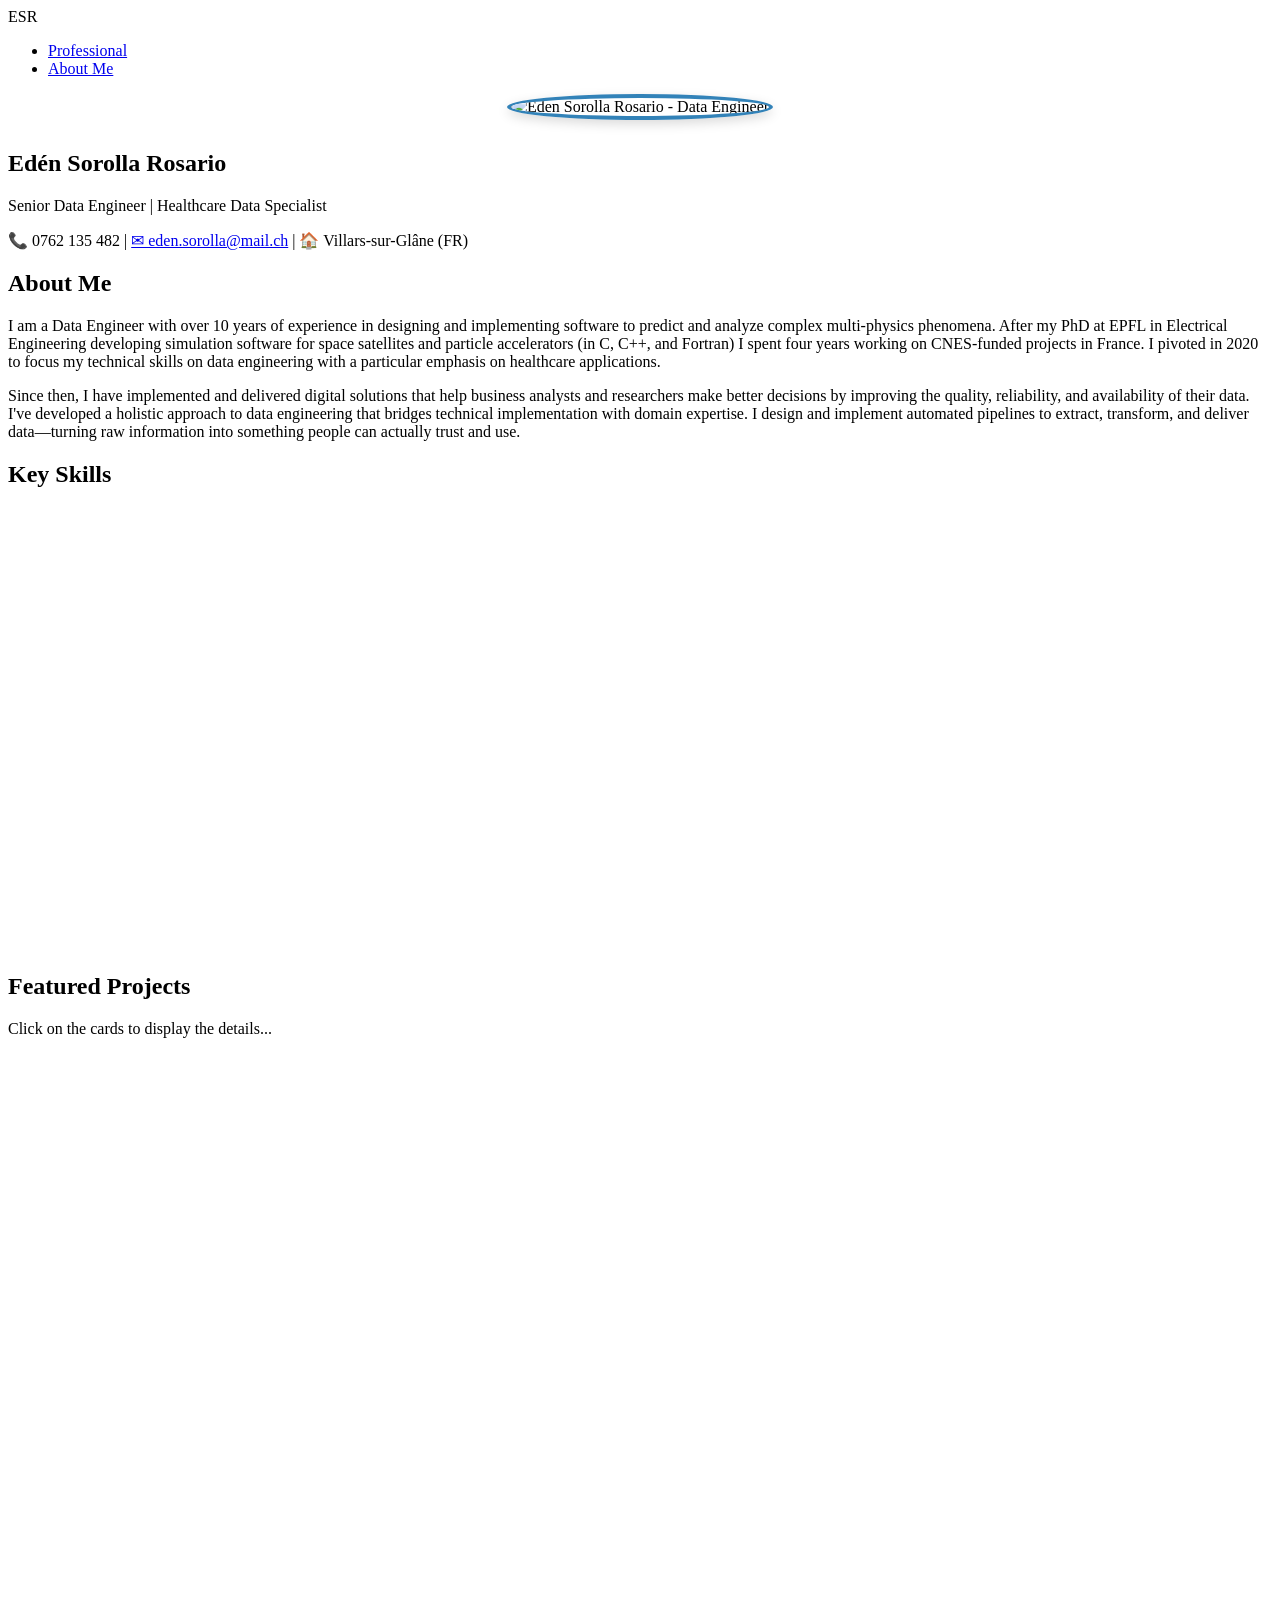
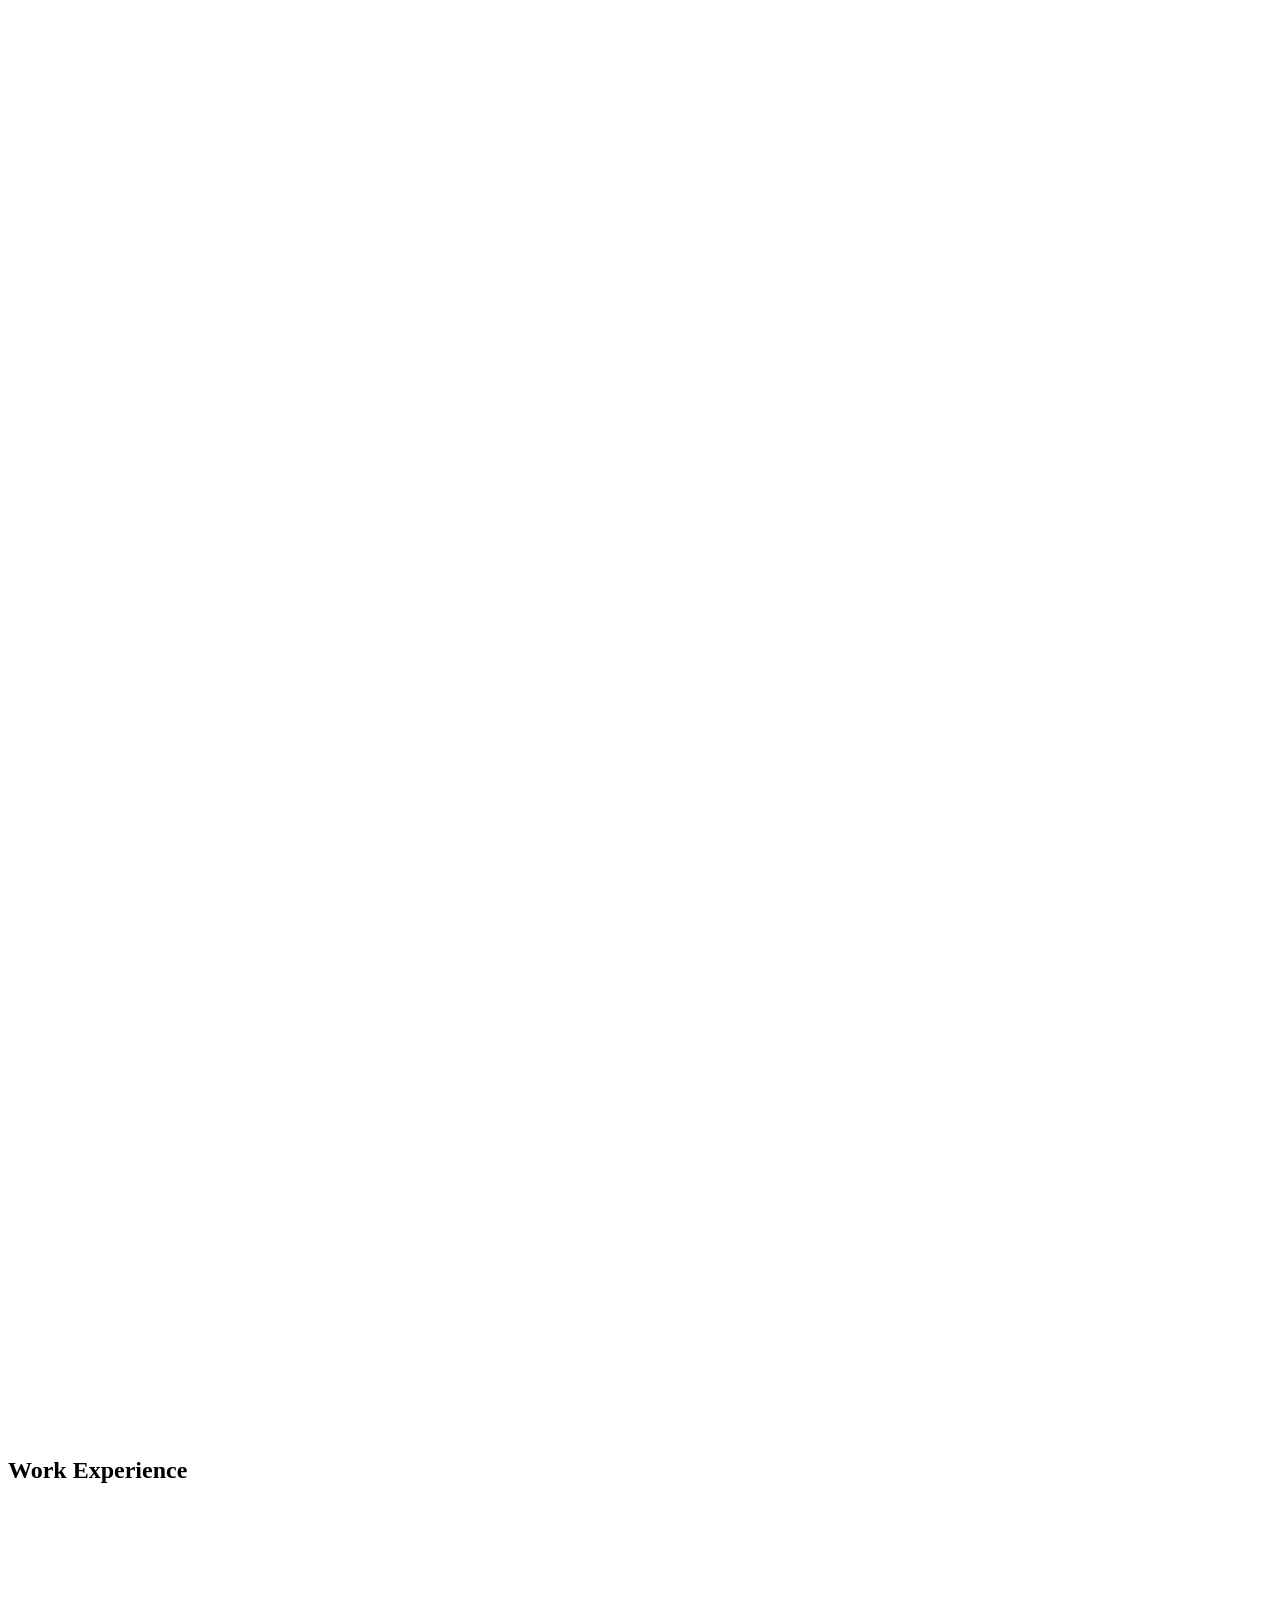
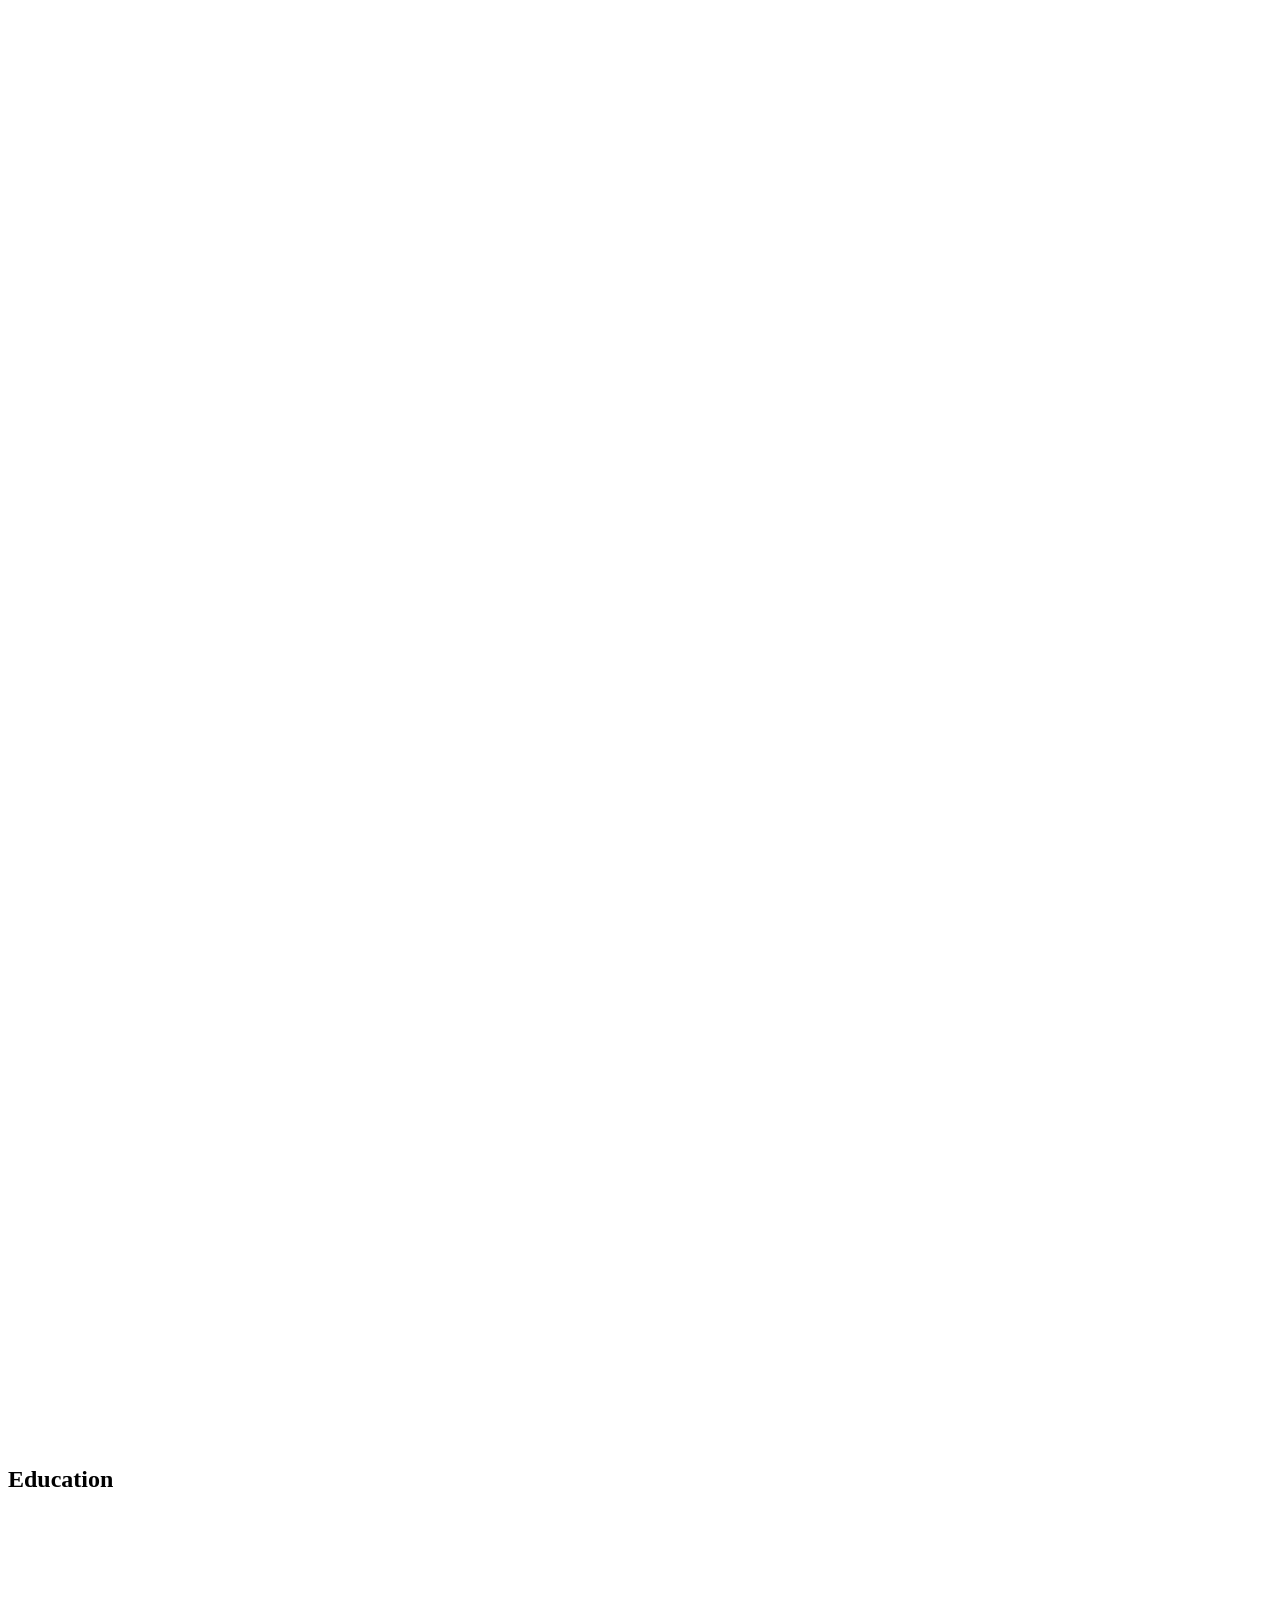
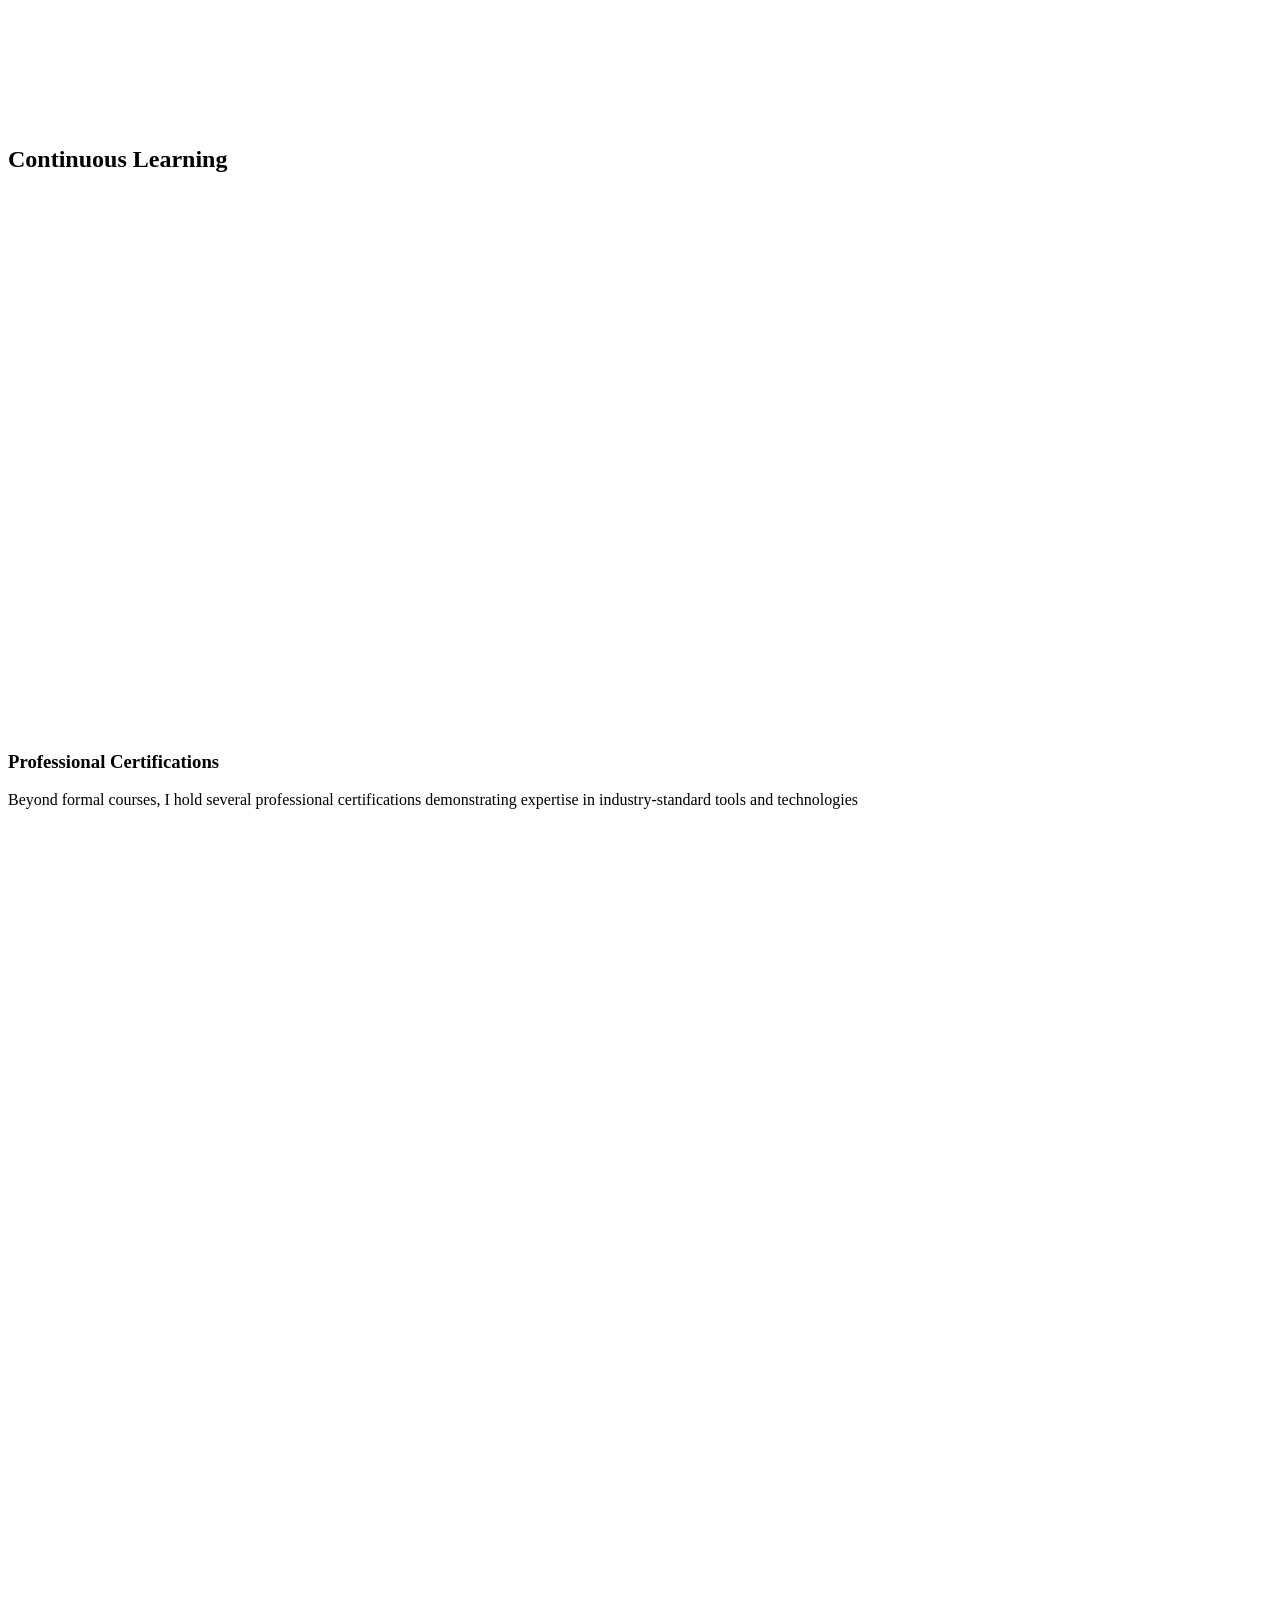
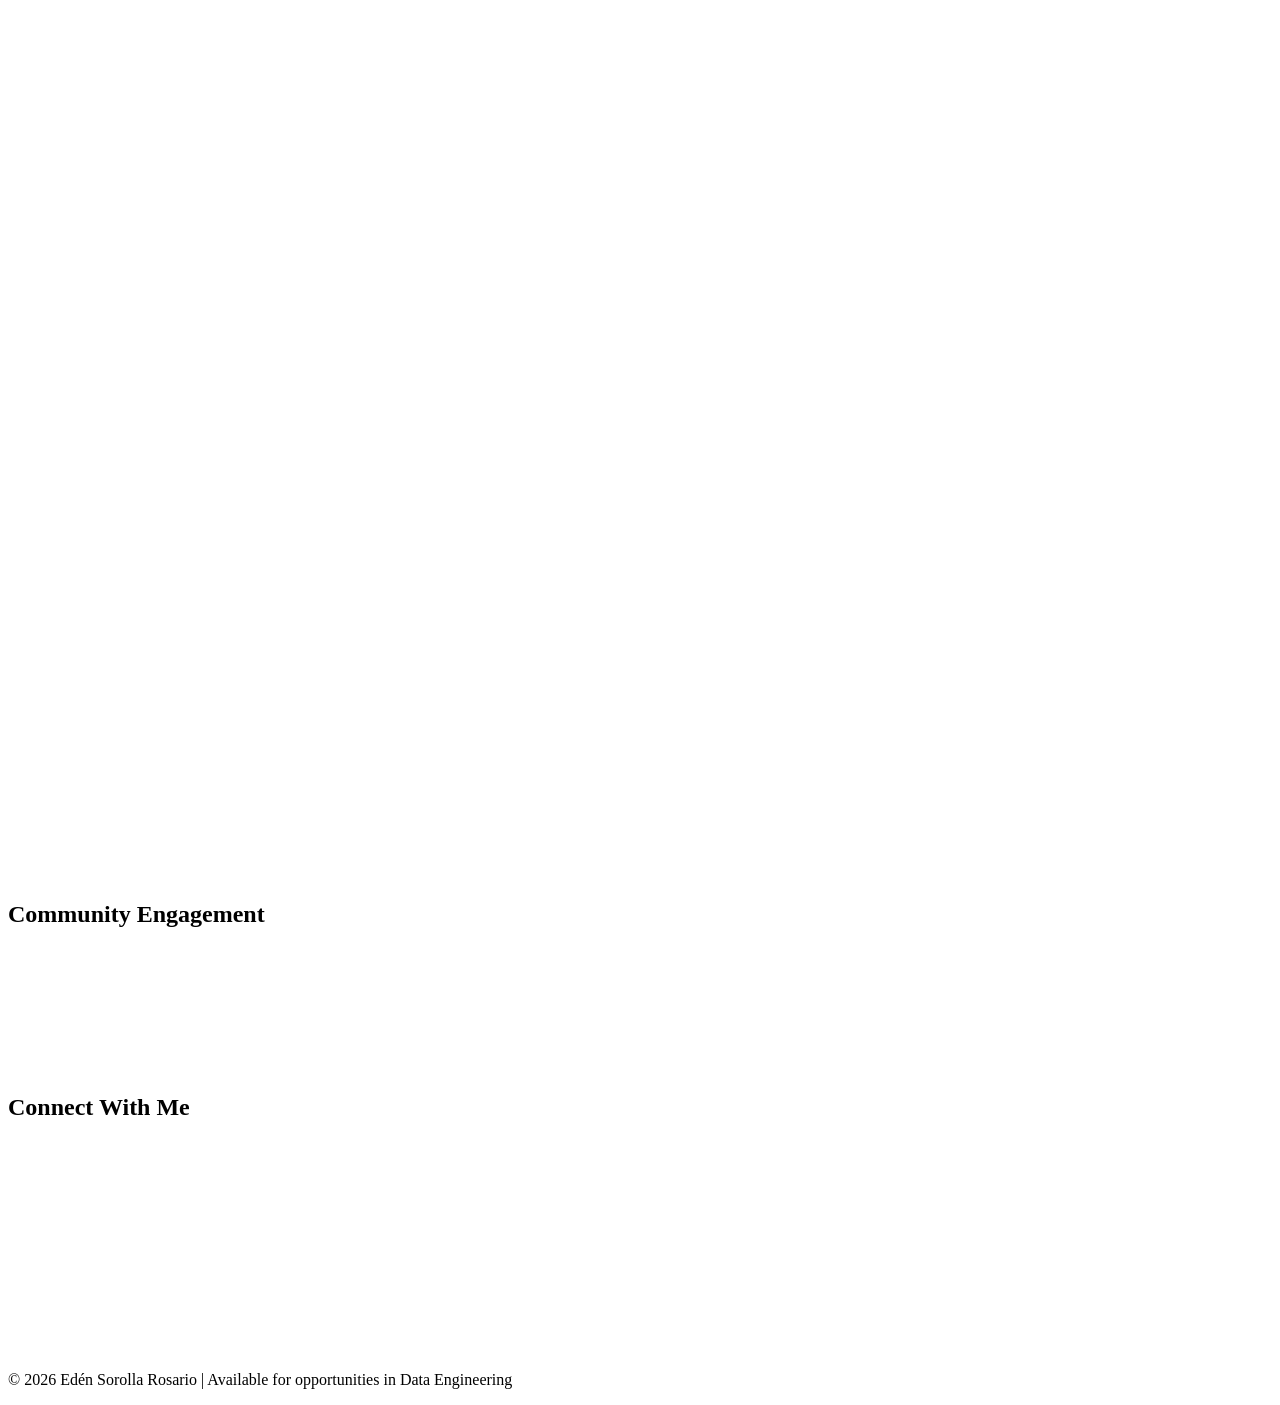
==== commit 06b3cc9d: "Shortens bio of "index.html"; fixes image path and increases the height of the "Clinical_db_schema.s" ====
--- a/index.html
+++ b/index.html
@@ -61,12 +61,9 @@
         <div class="container">
             <h2>About Me</h2>
             <div class="bio-content">
-                <p>I am a Data Engineer with over 10 years of experience in designing and implementing software to predict and analyze complex multi-physics phenomena. After completing my PhD at EPFL in Electrical Engineering developing simulation software for space satellites and particle accelerators (in C, C++, and Fortran) I spent four years working on CNES-funded projects in France. I pivoted in 2020 to focus my technical skills on data engineering with a particular emphasis on healthcare applications.</p>
-
-                <p>Since then, I have contributed to several initiatives delivering digital solutions that help business analysts and researchers make better decisions by improving the quality, reliability, and availability of their data. I design and implement automated pipelines to extract, transform, and deliver data—turning raw information into something people can actually trust and use.</p>
-                <p>Since then, I have contributed to several initiatives delivering digital solutions that help business analysts and researchers make better decisions by improving the quality, reliability, and availability of their data. I design and implement automated pipelines to extract, transform, and deliver data—turning raw information into something people can actually trust and use.</p>
-
-                <p>Throughout my career, I've developed a holistic approach to data engineering that bridges technical implementation with domain expertise. Whether reverse-engineering complex clinical databases, implementing statistical validations, or architecting scalable pipelines, I believe the most impactful solutions come from understanding the full data lifecycle—from source systems to stakeholder insights. In healthcare particularly, this end-to-end perspective ensures we build solutions that are not just technically sound, but genuinely serve clinical and research needs.</p>
+                <p>I am a Data Engineer with over 10 years of experience in designing and implementing software to predict and analyze complex multi-physics phenomena. After my PhD at EPFL in Electrical Engineering developing simulation software for space satellites and particle accelerators (in C, C++, and Fortran) I spent four years working on CNES-funded projects in France. I pivoted in 2020 to focus my technical skills on data engineering with a particular emphasis on healthcare applications.</p>
+
+                <p>Since then, I have implemented and delivered digital solutions that help business analysts and researchers make better decisions by improving the quality, reliability, and availability of their data. I've developed a holistic approach to data engineering that bridges technical implementation with domain expertise. I design and implement automated pipelines to extract, transform, and deliver data—turning raw information into something people can actually trust and use.</p>
             </div>
         </div>
     </section>
@@ -132,7 +129,7 @@
                         <h4 class="project-section-title">🎯 Problem & Solution</h4>
                         <p class="project-description">
                             <strong>Problem:</strong> The Global Fund's Health Finance team needed to manually generate Qualitative Adjustment assessment reports for grant-eligible countries fighting HIV, Tuberculosis, and Malaria. With more than 10 health finance specialists continuously updating an Airtable database in real-time, monitoring about 100 countries, the team spent 20+ hours per week manually extracting, processing and delivering up-to-date reports—a process that was both time-intensive and prone to inconsistencies.<br><br>
-                            <strong>Solution:</strong> Developed an automated pipeline that integrates with Airtable webhooks to capture real-time data updates, dynamically generates formatted PDF reports with current database content, and automatically distributes them to SharePoint for immediate access by the Health Finance department leadership. The solution eliminated manual compilation while ensuring report accuracy and availability.
+                            <strong>Solution:</strong> Developed an automated pipeline that integrates with Airtable webhooks to capture real-time data updates, prepares data format according to internal requirements, dynamically generates formatted PDF reports with most up-to-date content, and automatically distributes them to SharePoint for immediate access by the Health Finance department leadership. This solution eliminated manual compilation and preparation of data while ensuring report accuracy and availability.
                         </p>
 
                         <h4 class="project-section-title">📊 Architecture Diagram</h4>
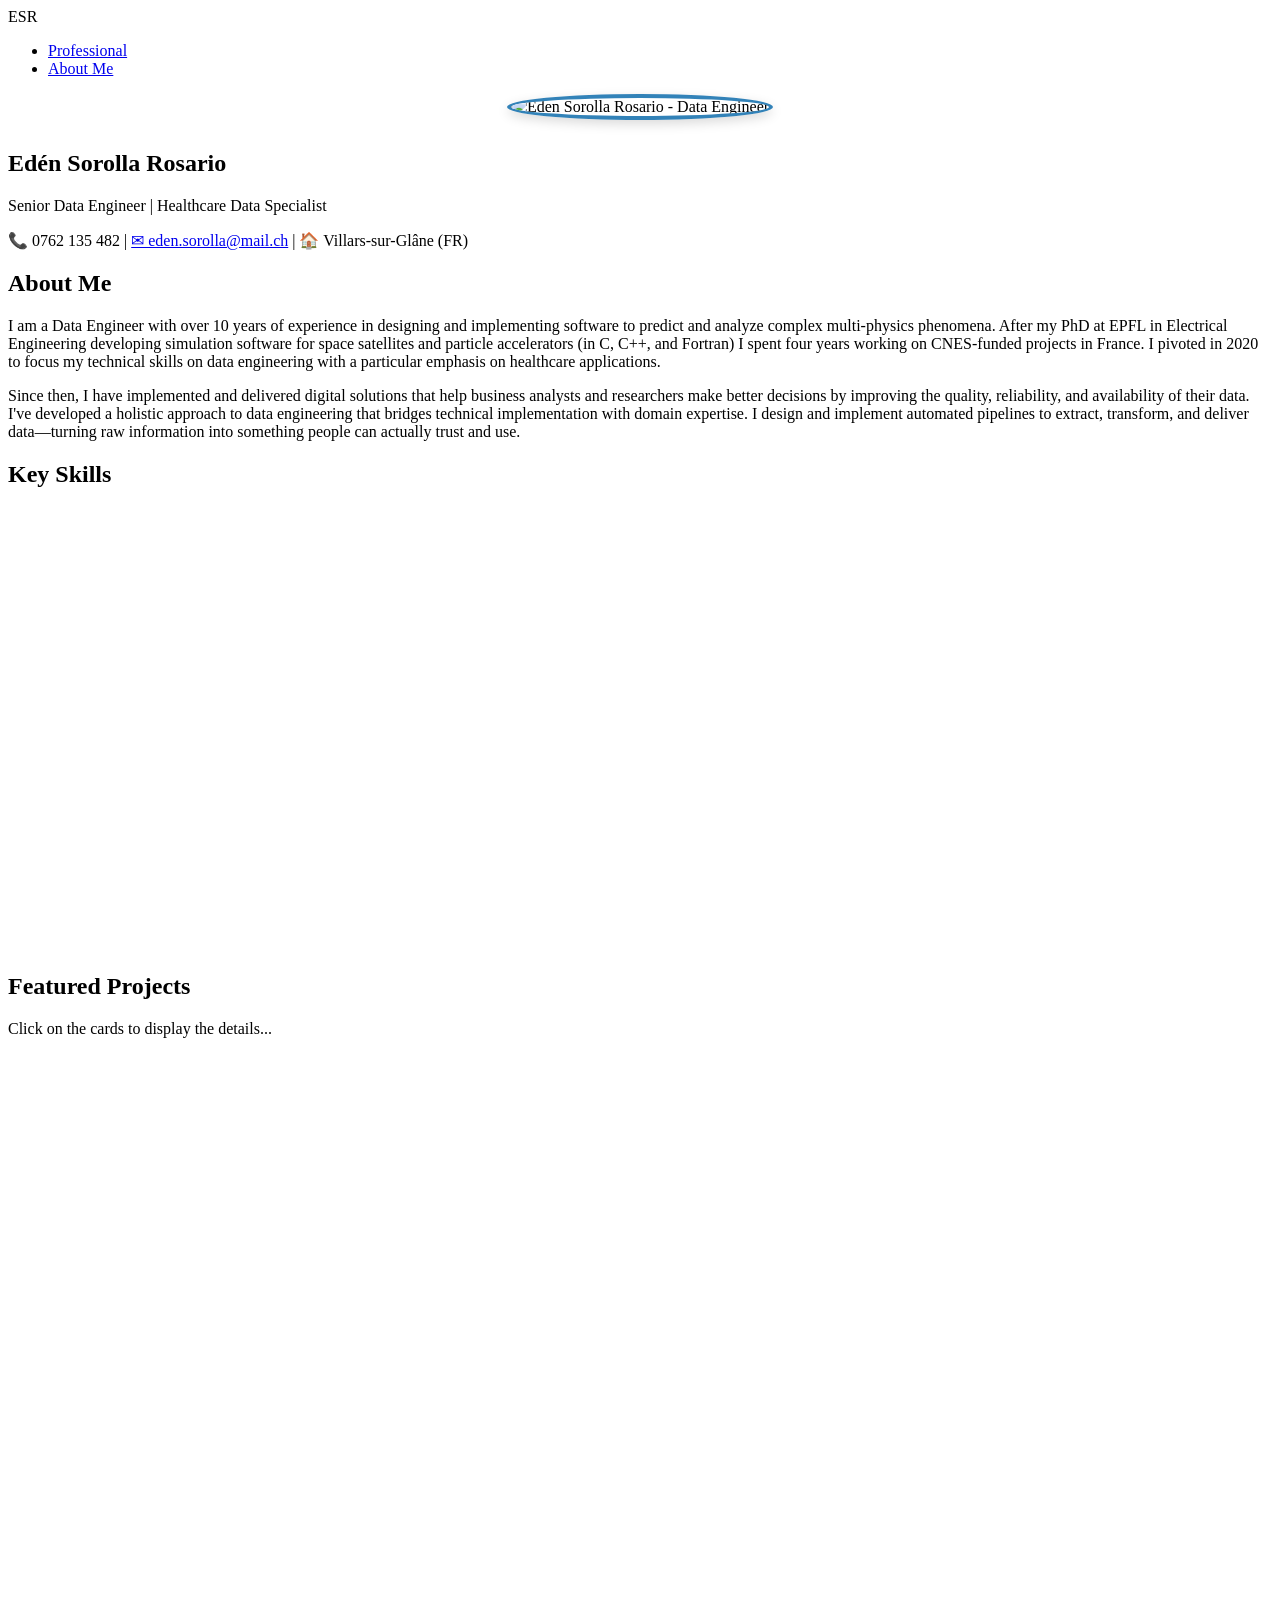
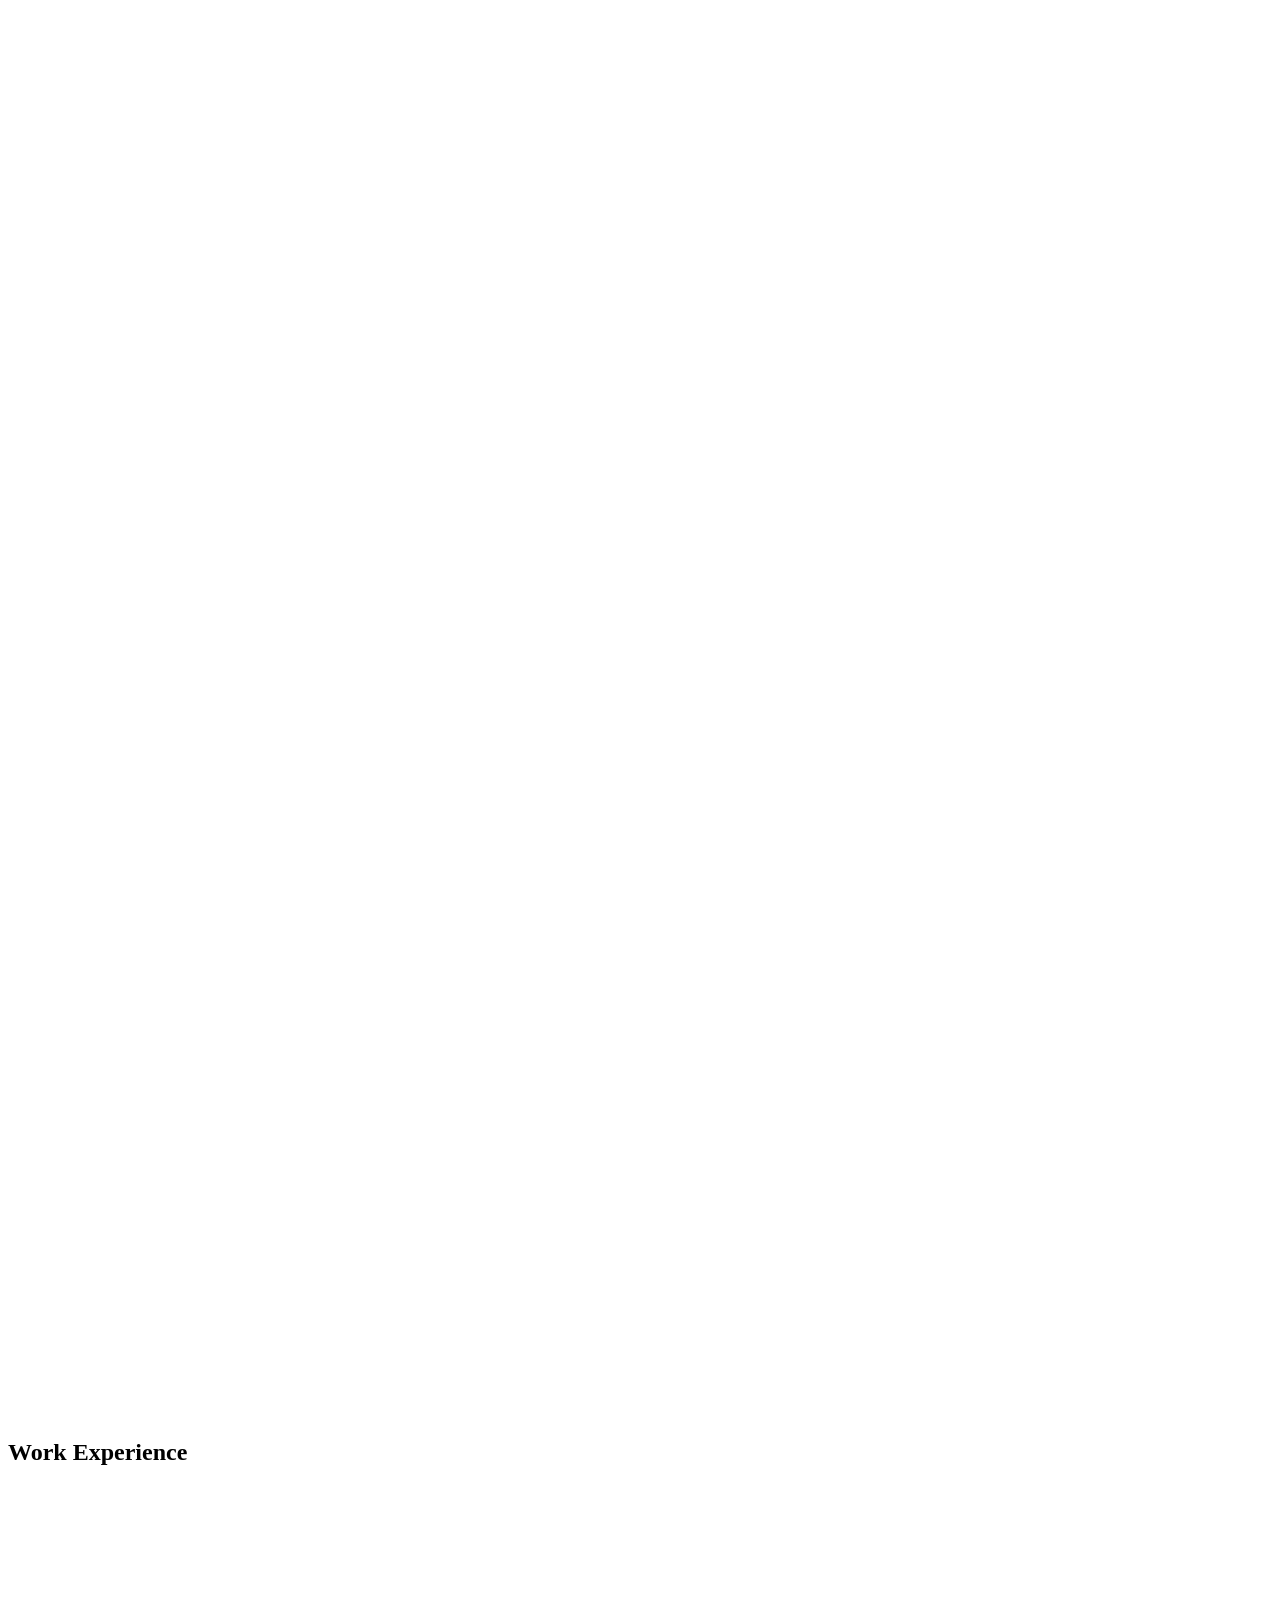
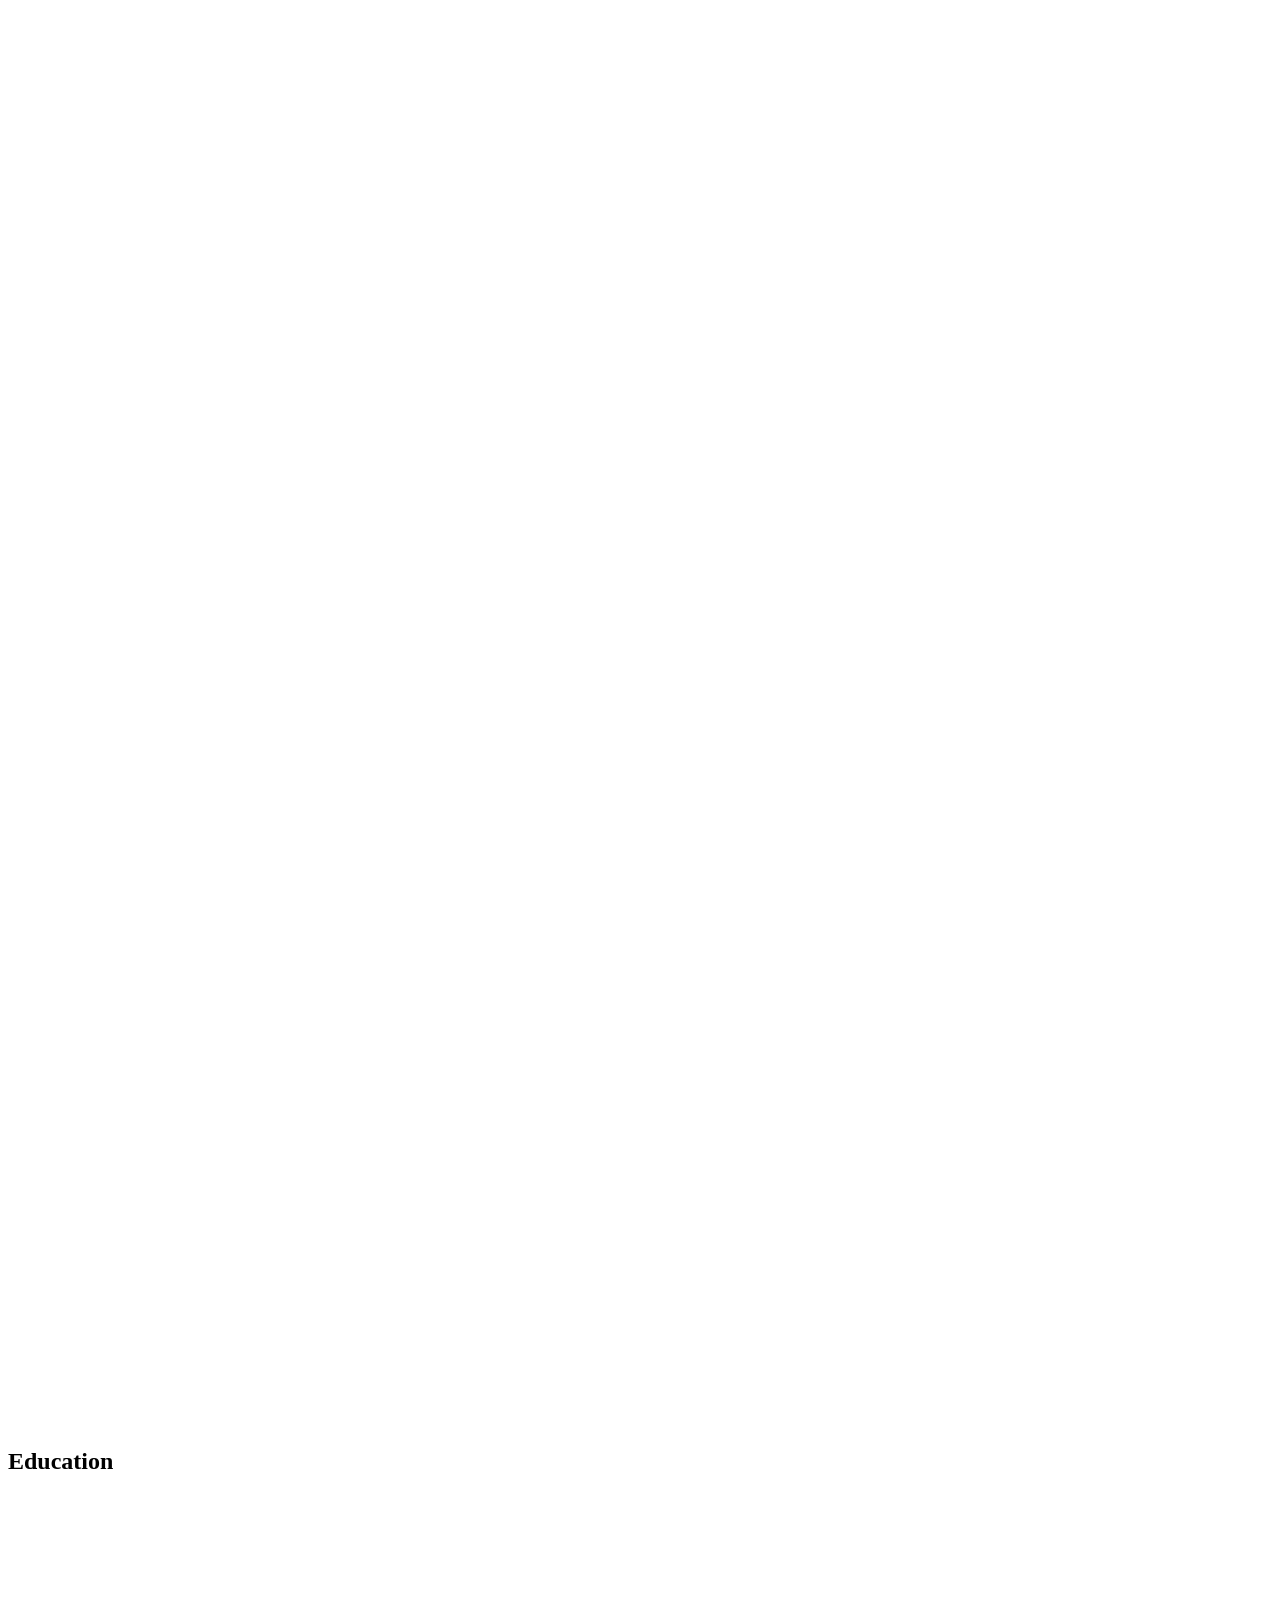
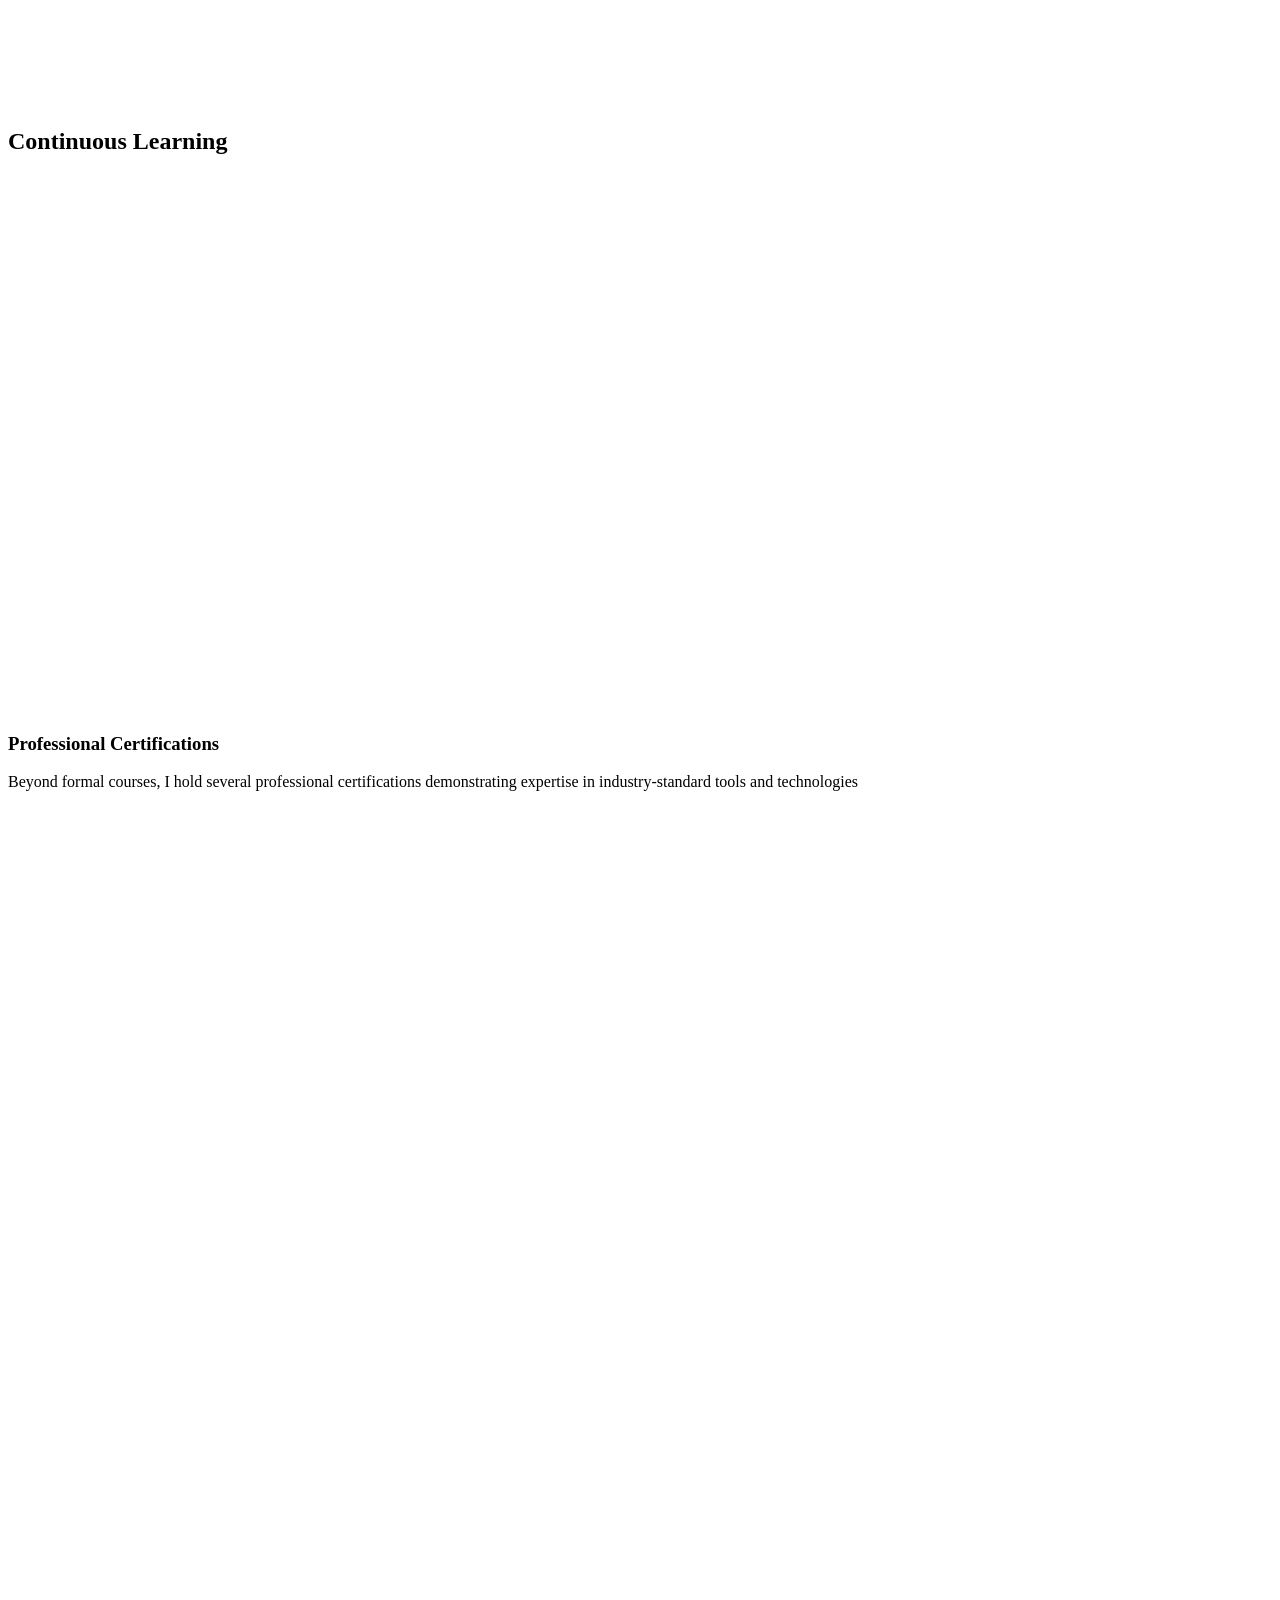
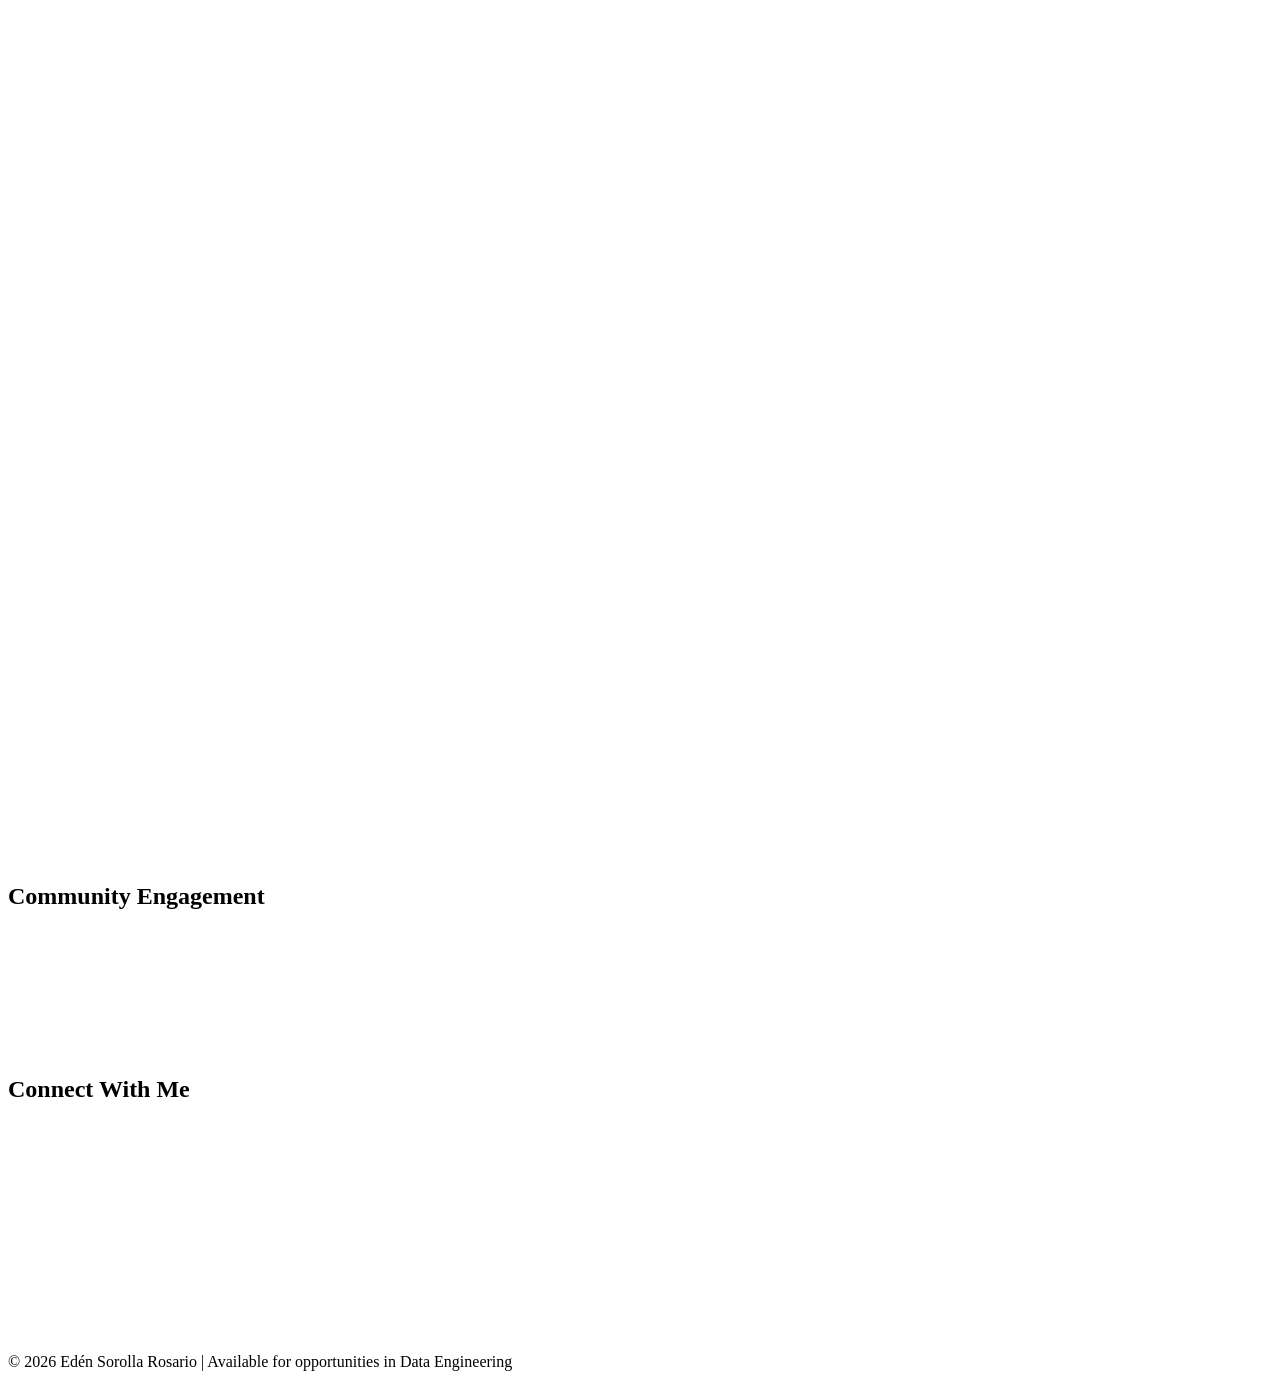
==== commit 3a7bd5eb: "Fixes link to projects section; adds Azure icon to PDF_report_schema.png; removes garbage in `about." ====
--- a/index.html
+++ b/index.html
@@ -104,7 +104,7 @@
     <!-- Projects Section -->
     <section class="projects-section">
         <div class="container">
-            <h2>Featured Projects</h2>
+            <h2 id="projects">Featured Projects</h2>
             <p>Click on the cards to display the details...</p>
 
             <!-- Project 1: PDF Automation -->
@@ -136,7 +136,7 @@
                             <!-- The PDF report architecture schema -->
                             <img src="img/schemas/PDF_report_schema.png"
                                  alt="PDF architecture schema"
-                                 style="width: 100%; border-radius: 8px; box-shadow: 0 4px 12px rgba(0,0,0,0.1); margin: 1.5rem 0;"
+                                 style="width: 100%; border-radius: 8px; box-shadow: 0 4px 12px rgba(0,0,0,0.1); margin: 1.5rem 0; cursor: pointer;"
                                  onclick="window.open(this.src, '_blank')">
 
                         <h4 class="project-section-title">📈 Impact & Metrics</h4>
@@ -217,7 +217,7 @@
                         <h4 class="project-section-title">🏗️ Deployment Architecture</h4>
                             <img src="img/schemas/ImageRecognition_schema.png"
                                  alt="Image Recognition architecture diagram"
-                                 style="width: 100%; border-radius: 8px; box-shadow: 0 4px 12px rgba(0,0,0,0.1); margin: 1.5rem 0;"
+                                 style="width: 100%; border-radius: 8px; box-shadow: 0 4px 12px rgba(0,0,0,0.1); margin: 1.5rem 0; cursor: pointer;"
                                  onclick="window.open(this.src, '_blank')">
 
                         <h4 class="project-section-title">🎯 Technical Highlights</h4>
@@ -260,7 +260,7 @@
 
                         <h4 class="project-section-title">🔗 GitHub Repository</h4>
                         <p class="project-description">
-                            This personal project demonstrates the combination of R Shiny as frontend technology with Python scikit-learn package as backend to build a scalable and powerful online application for image recognition. The code is containerized using Docker to fully enable scalability at ease. The full source code, documentation, and setup instructions are available on GitHub:
+                            This personal project demonstrates the combination of R Shiny with Python scikit-learn package to build a scalable and powerful online application for image recognition. The code is containerized using Docker to fully enable scalability at ease. The full source code, documentation, and setup instructions are available on GitHub:
                             <a href="https://github.com/esorolla/ImageRecognition" target="_blank" style="color: var(--highlight); text-decoration: none; font-weight: 600;">https://github.com/esorolla/ImageRecognition</a>
                         </p>
 
@@ -297,7 +297,7 @@
                         <a href="clinical_db_detail.html" style="display: block; cursor: pointer;">
                             <img src="img/schemas/Clinical_db_schema.svg"
                                  alt="Clinical Database Discovery Schema"
-                                 style="width: 100%; border-radius: 8px; box-shadow: 0 4px 12px rgba(0,0,0,0.1); margin: 1.5rem 0; transition: transform 0.3s;"
+                                 style="width: 100%; border-radius: 8px; box-shadow: 0 4px 12px rgba(0,0,0,0.1); margin: 1.5rem 0; transition: transform 0.3s; cursor: pointer;"
                                  onmouseover="this.style.transform='scale(1.02)'"
                                  onmouseout="this.style.transform='scale(1)'">
                         </a>
@@ -365,7 +365,7 @@
                         <h4 class="project-section-title">🏗️ Data Pipeline Architecture</h4>
                         <img src="img/schemas/healthcare_dashboard_architecture.svg"
                              alt="Healthcare Analytics Dashboard Architecture"
-                             style="width: 100%; border-radius: 8px; box-shadow: 0 4px 12px rgba(0,0,0,0.1); margin: 1.5rem 0;"
+                             style="width: 100%; border-radius: 8px; box-shadow: 0 4px 12px rgba(0,0,0,0.1); margin: 1.5rem 0; cursor: pointer;"
                              onclick="window.open(this.src, '_blank')">
 
                         <h4 class="project-section-title">📈 Performance & Scale</h4>
@@ -387,7 +387,7 @@
                         <h4 class="project-section-title">📊 Dashboard Screenshot</h4>
                             <img src="img/GM/PDT_screenshot.png"
                                  alt="Healthcare Data Analystics Dashboard screenshot"
-                                 style="width: 100%; border-radius: 8px; box-shadow: 0 4px 12px rgba(0,0,0,0.1); margin: 1.5rem 0;"
+                                 style="width: 100%; border-radius: 8px; box-shadow: 0 4px 12px rgba(0,0,0,0.1); margin: 1.5rem 0; cursor: pointer;"
                                  onclick="window.open(this.src, '_blank')">
 
                     </div>
@@ -422,7 +422,7 @@
                         <h4 class="project-section-title">🏗️ System Architecture</h4>
                         <img src="img/schemas/sbb_monitor_architecture.svg"
                              alt="SBB Traffic Monitor Architecture"
-                             style="height: 100%; border-radius: 8px; box-shadow: 0 4px 12px rgba(0,0,0,0.1); margin: 1.5rem 0;"
+                             style="height: 100%; border-radius: 8px; box-shadow: 0 4px 12px rgba(0,0,0,0.1); margin: 1.5rem 0; cursor: pointer;"
                              onclick="window.open(this.src, '_blank')">
 
                         <h4 class="project-section-title">📈 Technical Highlights</h4>
@@ -444,7 +444,7 @@
                         <h4 class="project-section-title">📊 Screenshots of the tool </h4>
                             <img src="img/personal/SBB_traffic_monitor_sc_multi.png"
                                  alt="SBB Traffic Monitor Tool screenshot"
-                                 style="width: 100%; border-radius: 8px; box-shadow: 0 4px 12px rgba(0,0,0,0.1); margin: 1.5rem 0;"
+                                 style="width: 100%; border-radius: 8px; box-shadow: 0 4px 12px rgba(0,0,0,0.1); margin: 1.5rem 0; cursor: pointer;"
                                  onclick="window.open(this.src, '_blank')">
 
                         <h4 class="project-section-title">🔗 GitHub Repository</h4>
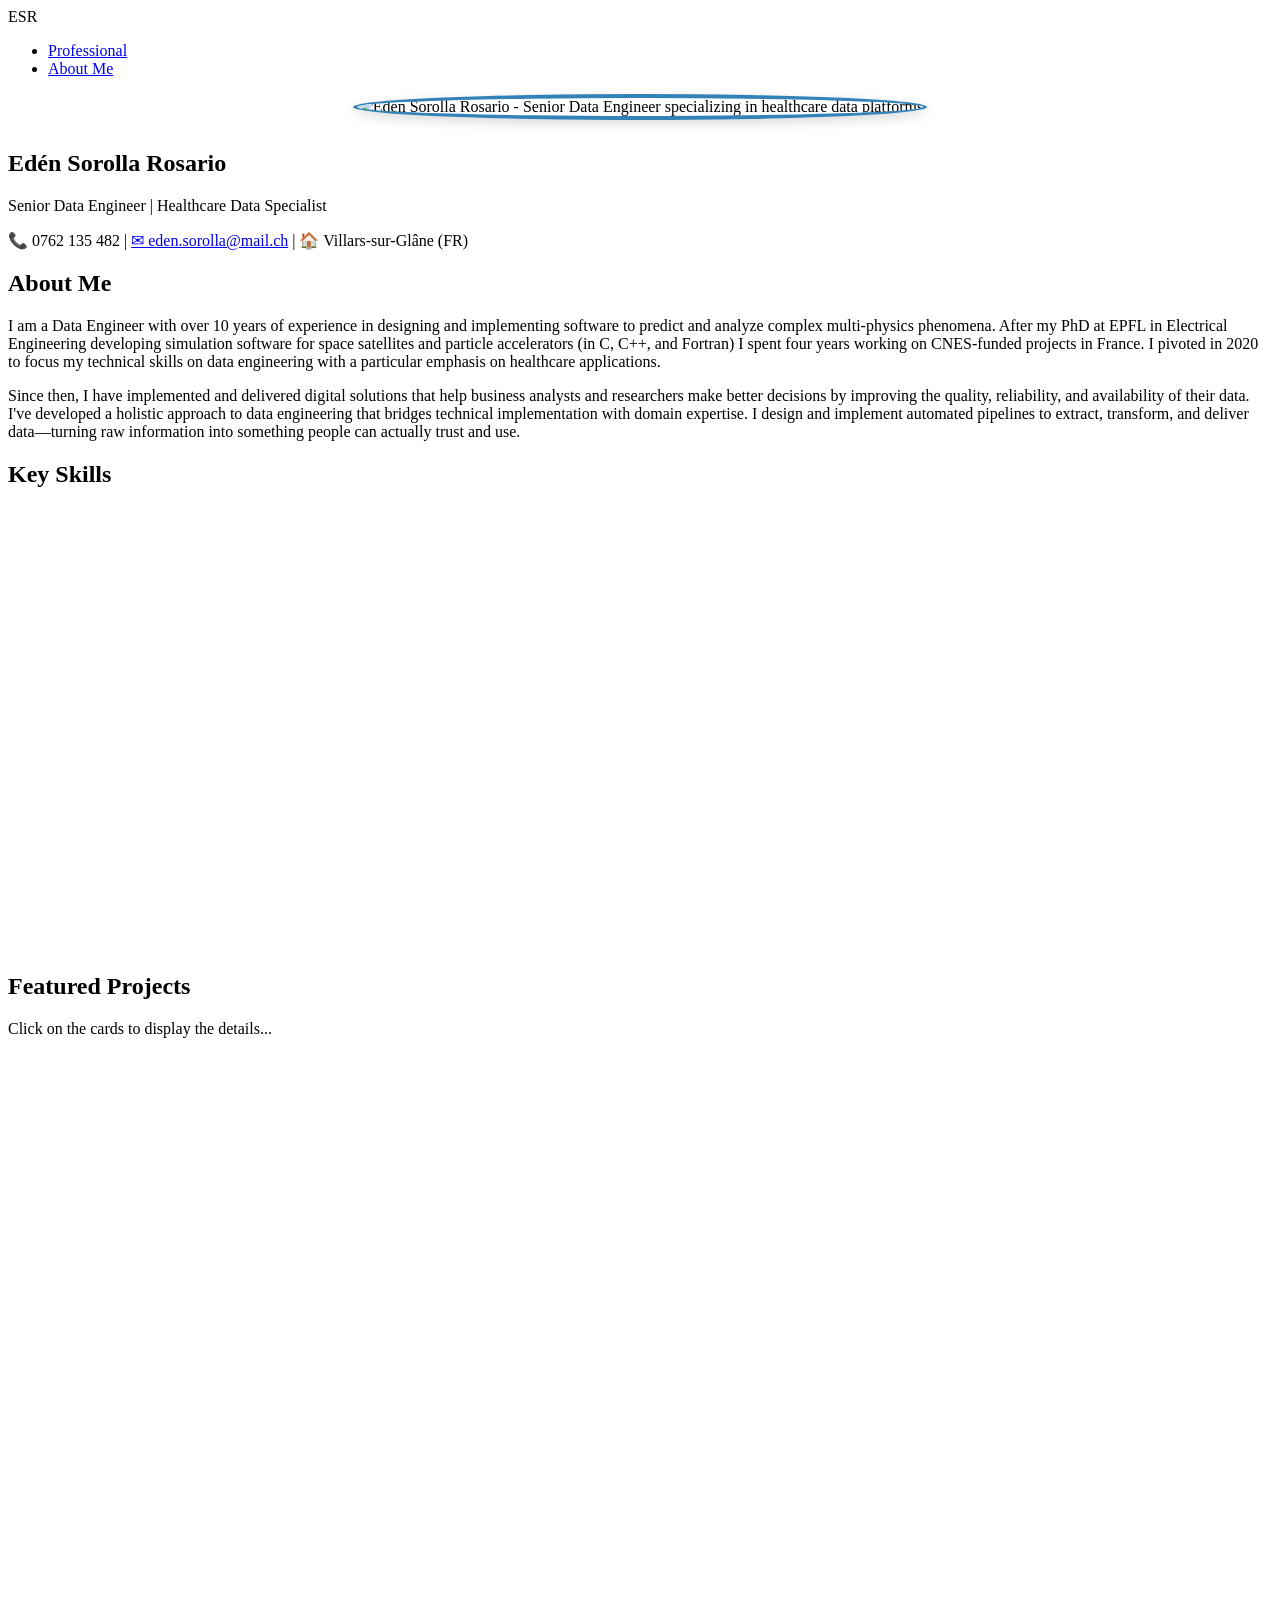
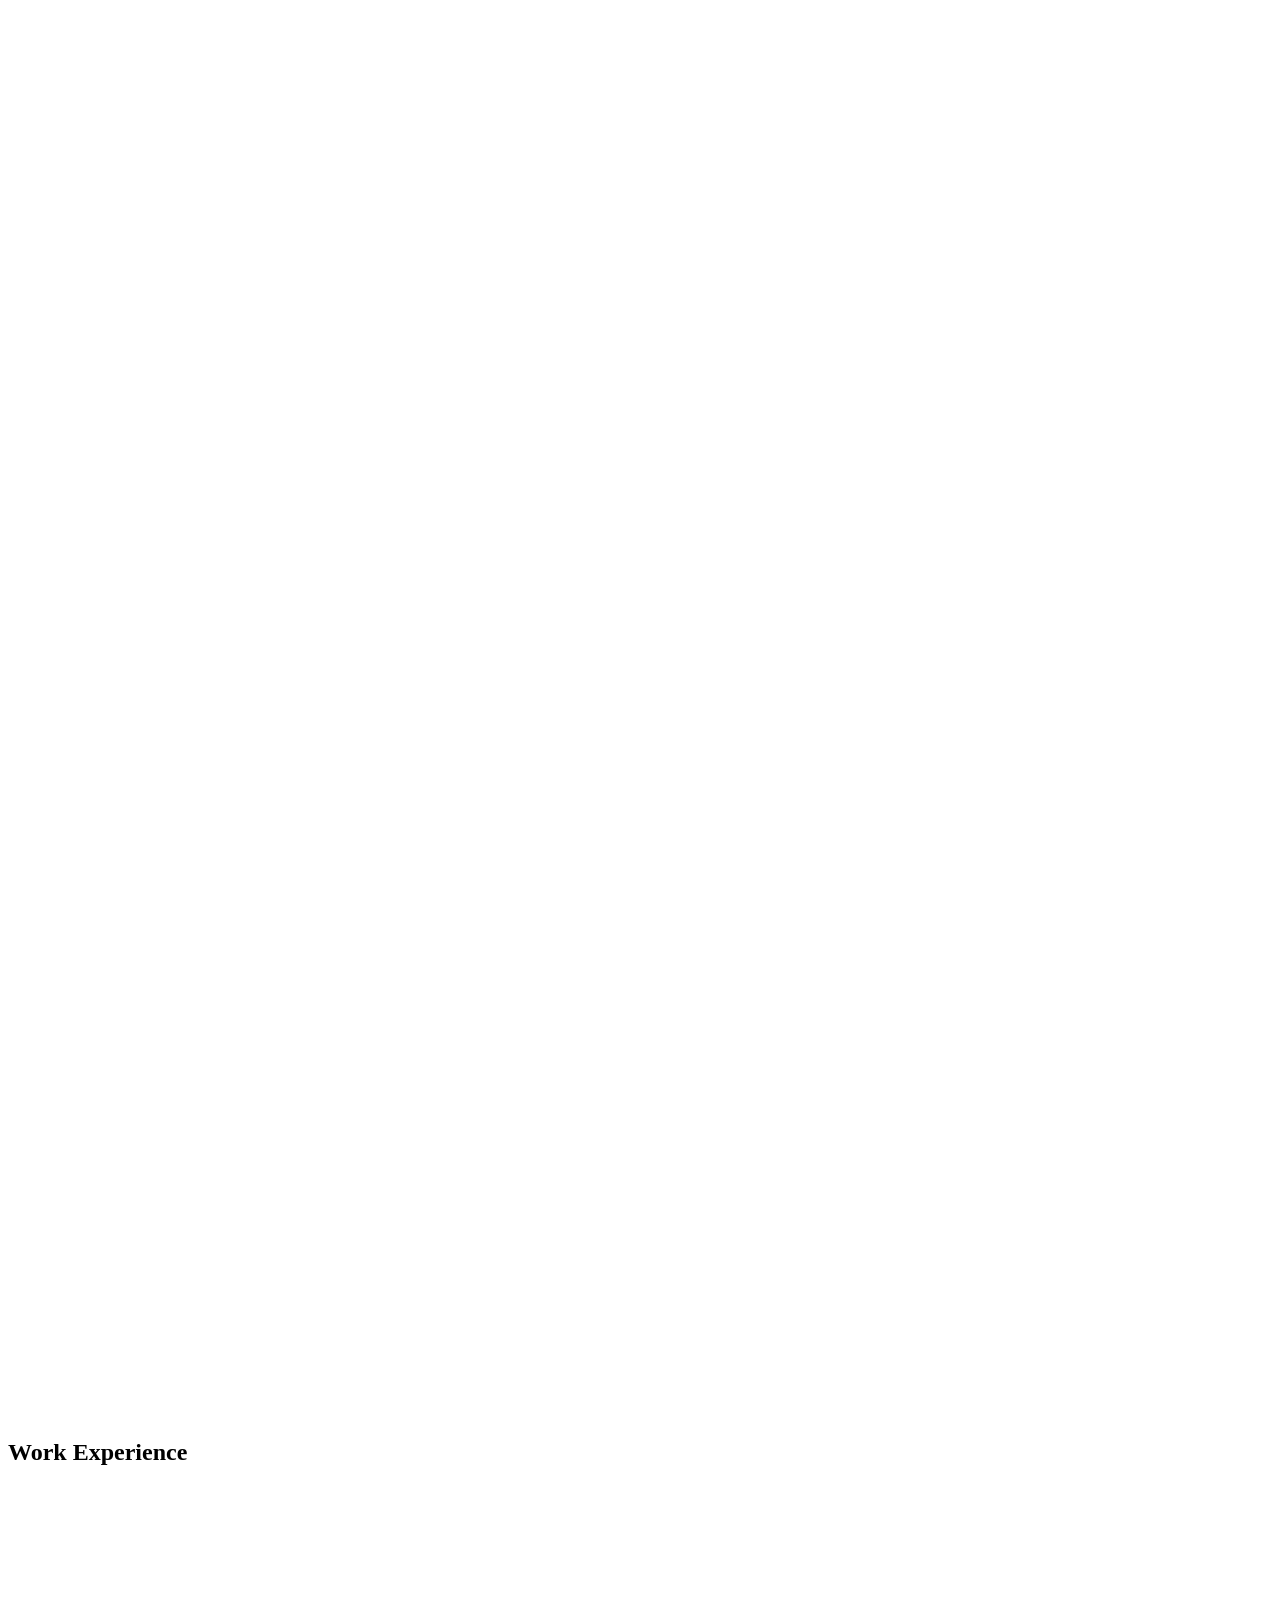
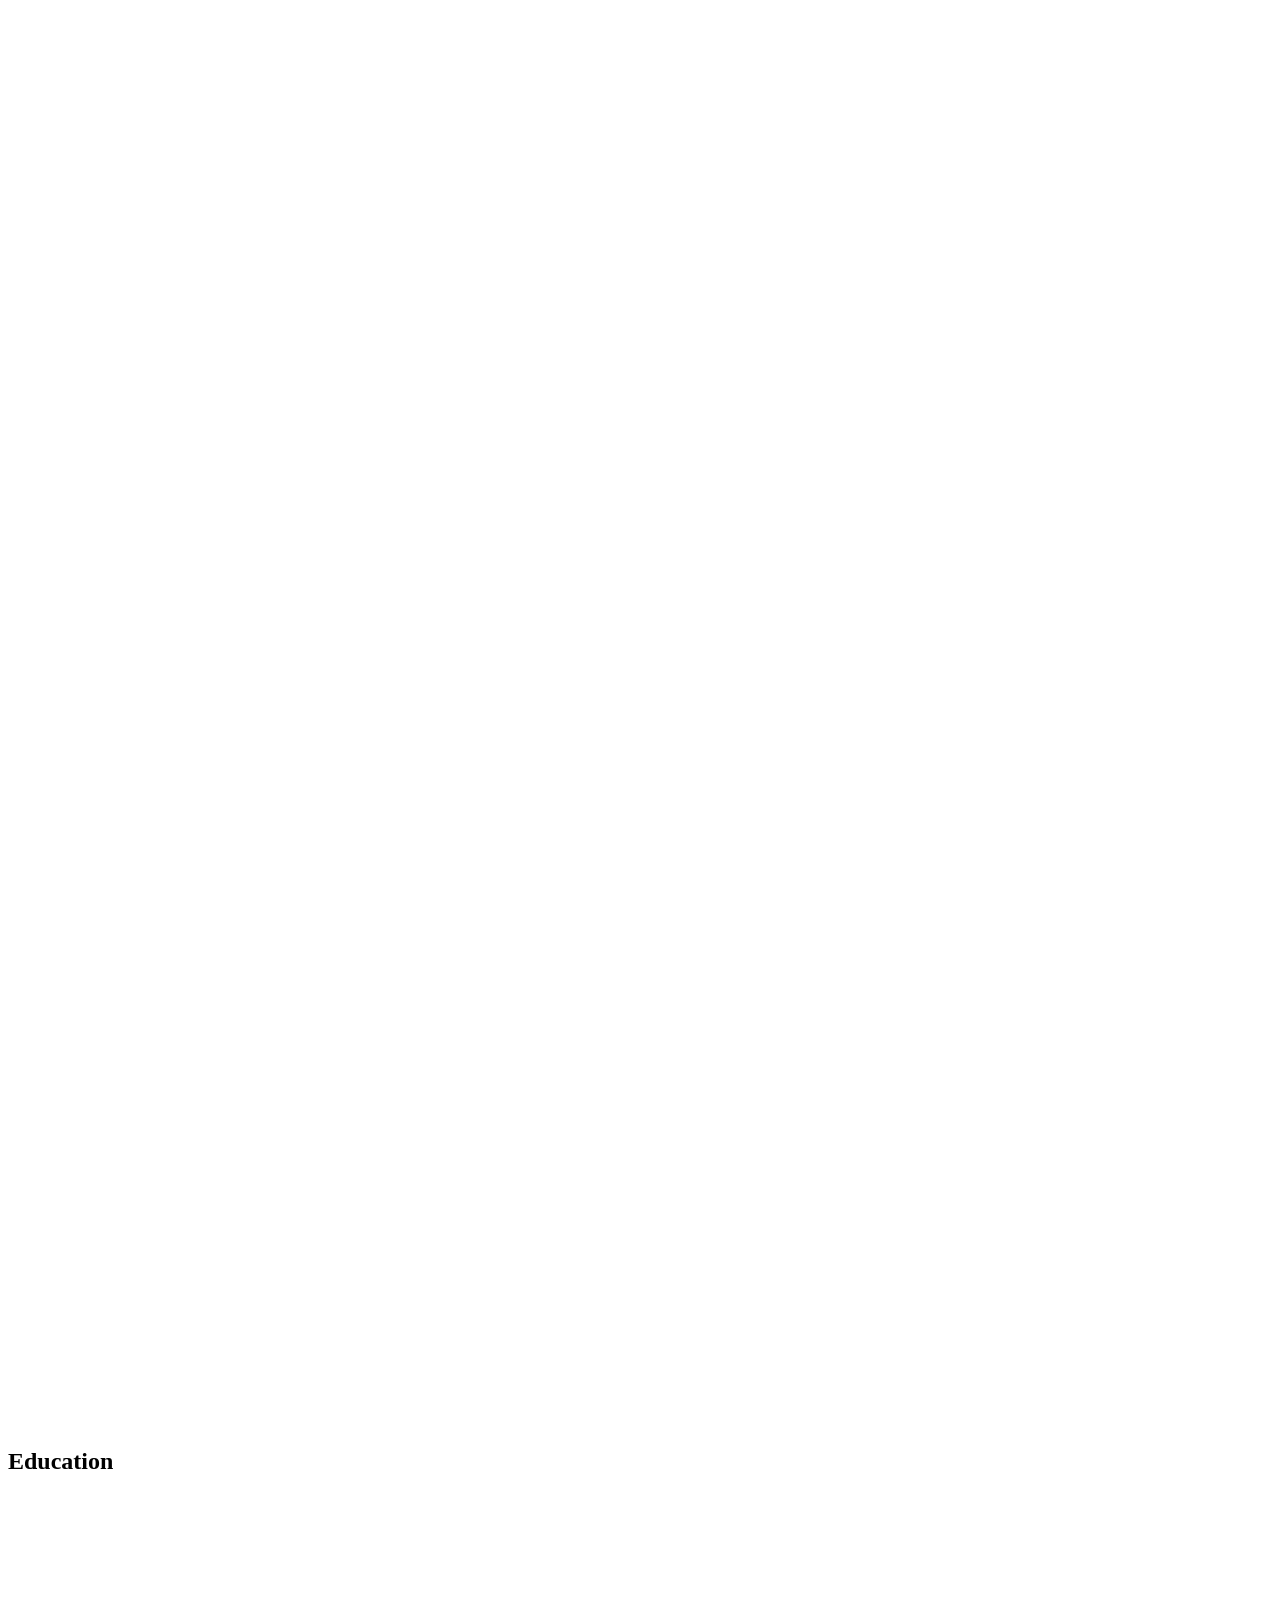
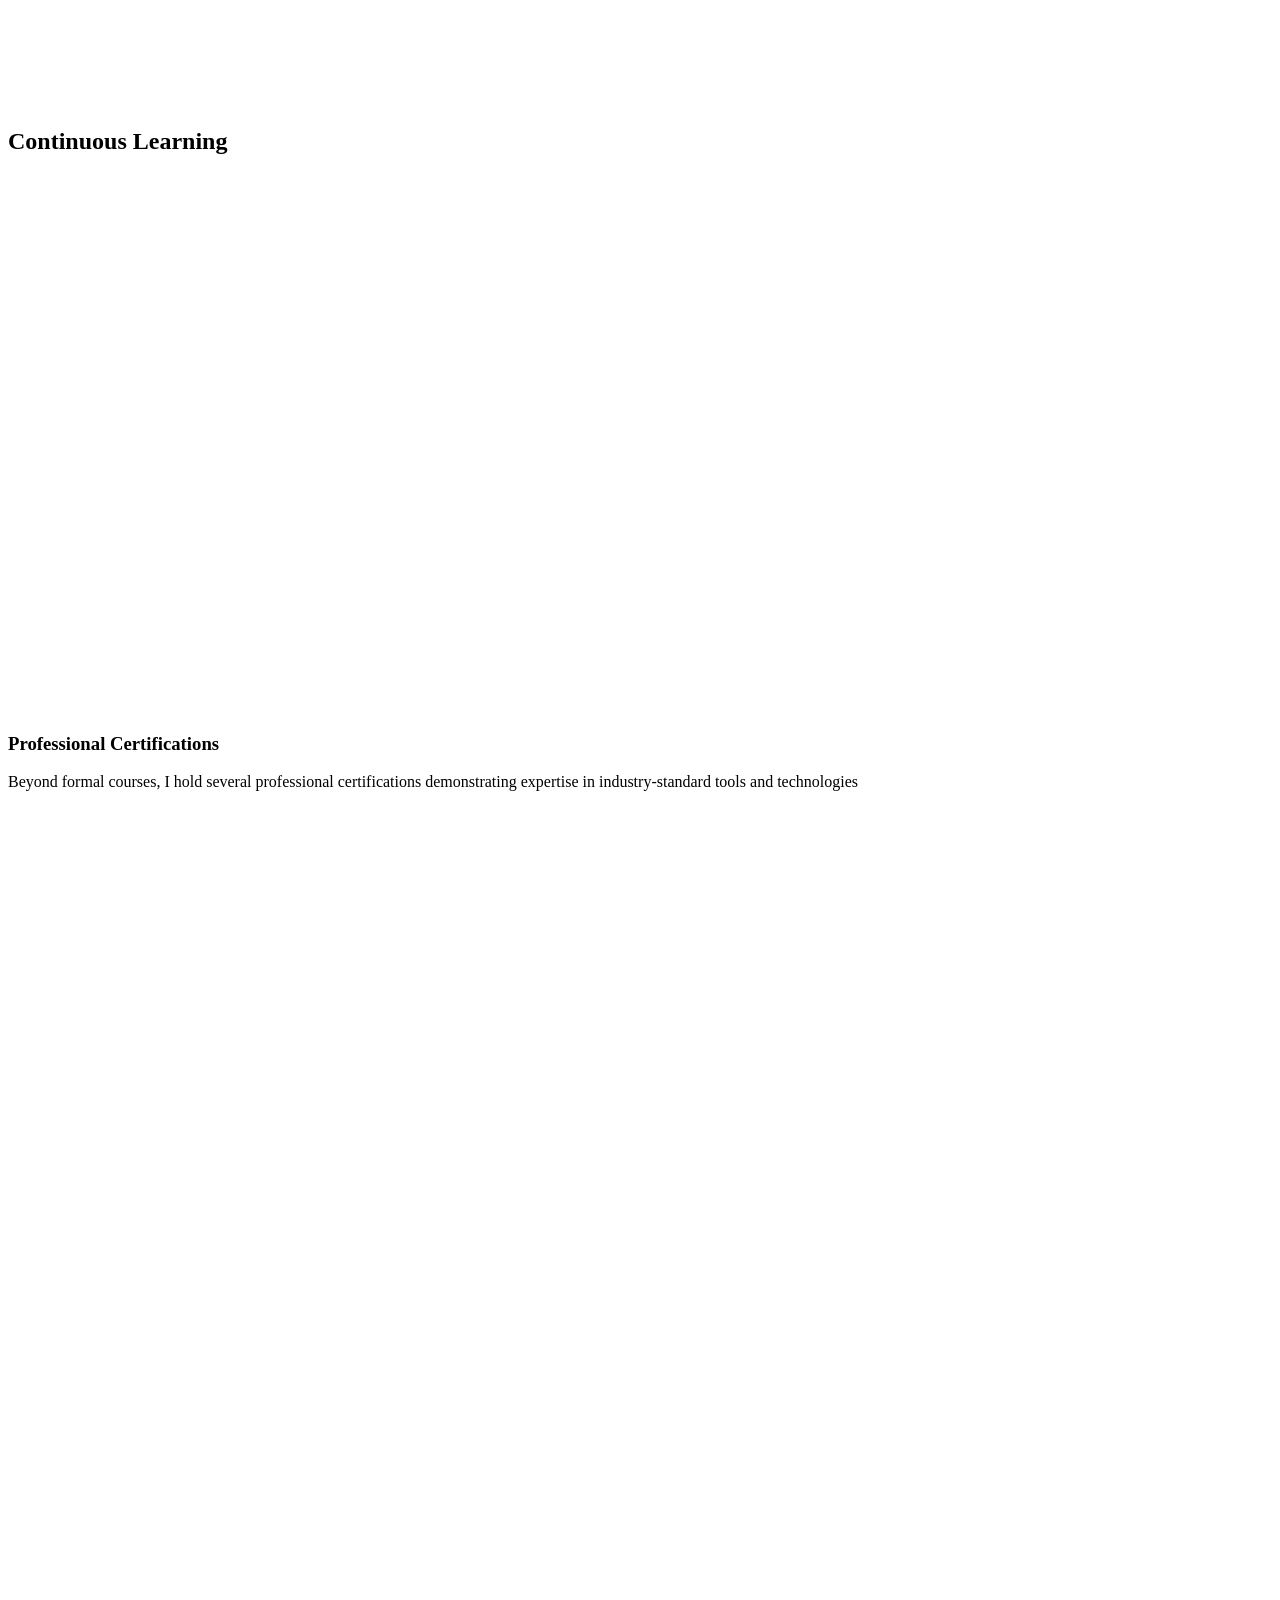
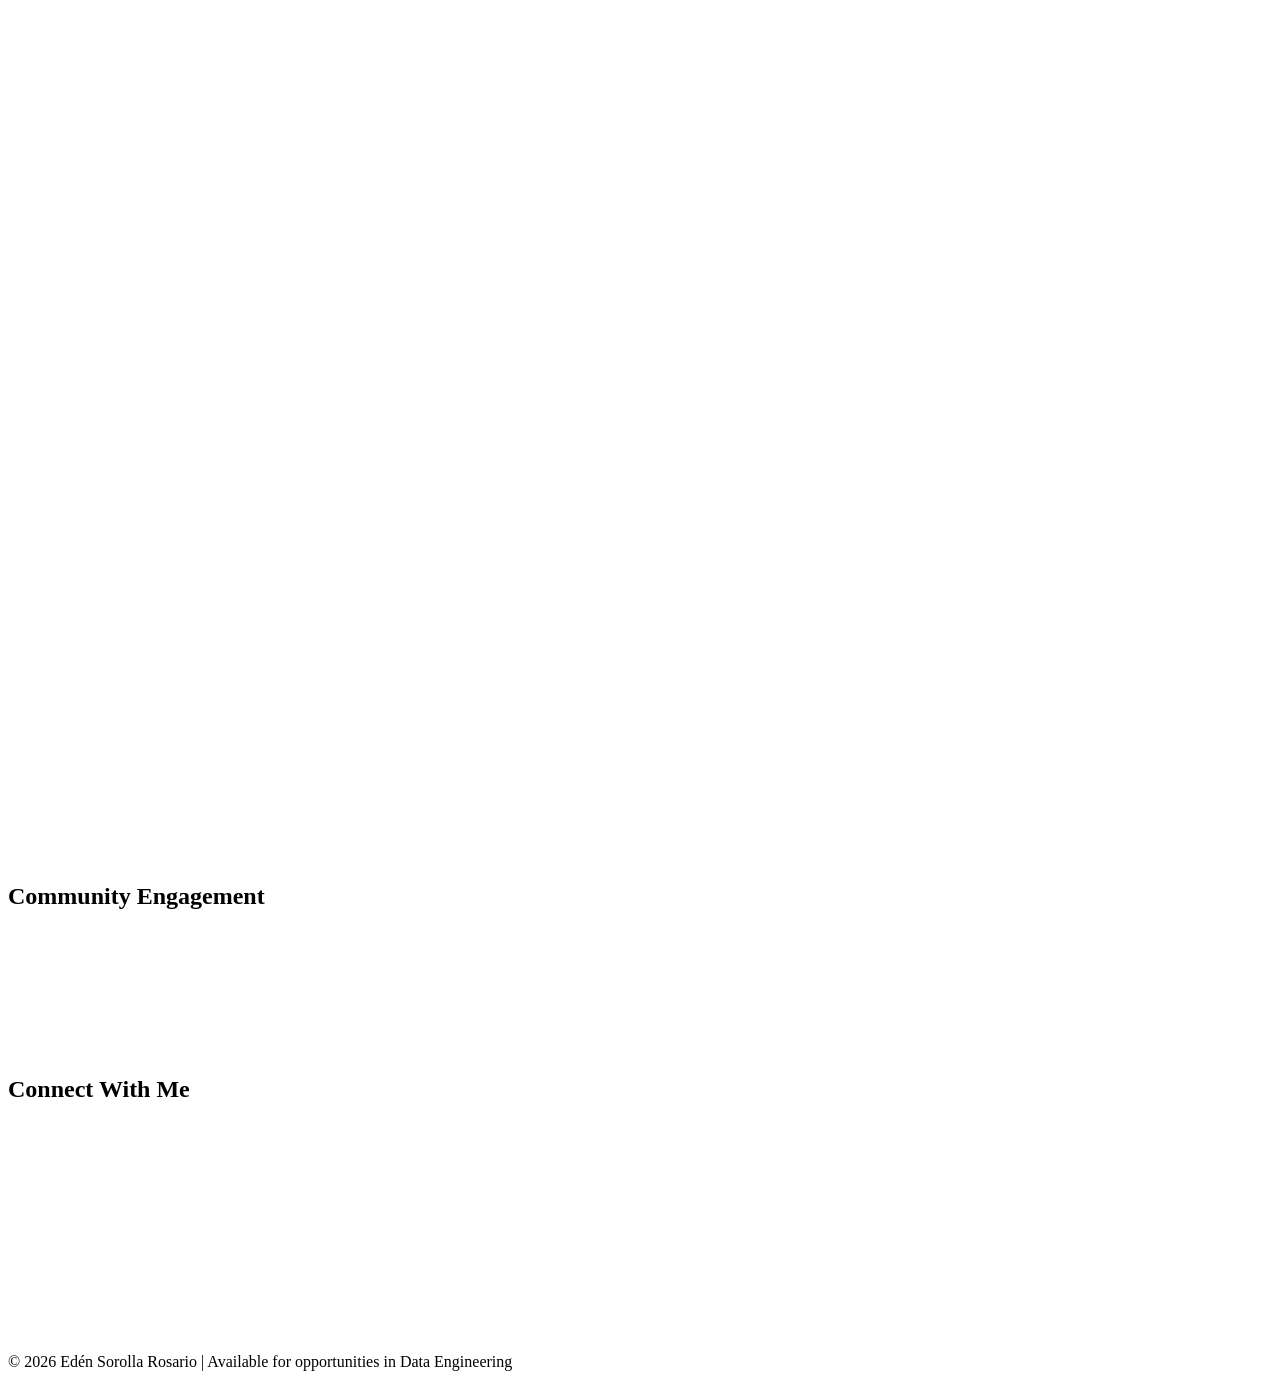
==== commit c16dee8e: "Adds SEO technology and the Google Tag for traffic analytics in ALL the pages." ====
--- a/index.html
+++ b/index.html
@@ -11,9 +11,90 @@
         }
     </script>
 
+    <!-- Google tag (gtag.js) -->
+    <script async src="https://www.googletagmanager.com/gtag/js?id=G-4PWPS1RZCF"></script>
+    <script>
+      window.dataLayer = window.dataLayer || [];
+      function gtag(){dataLayer.push(arguments);}
+      gtag('js', new Date());
+
+      gtag('config', 'G-4PWPS1RZCF');
+    </script>
+
     <meta charset="UTF-8">
     <meta name="viewport" content="width=device-width, initial-scale=1.0">
-    <title>Edén Sorolla Rosario | Data Engineer</title>
+
+    <!-- Primary Meta Tags -->
+    <title>Edén Sorolla Rosario - Senior Data Engineer | Healthcare Data Specialist</title>
+    <meta name="title" content="Edén Sorolla Rosario - Senior Data Engineer | Healthcare Data Specialist">
+    <meta name="description" content="Senior Data Engineer with 15+ years experience specializing in healthcare data platforms, SPHN implementation, clinical data transformation. Expert in Python, MongoDB, Azure, and RDF technologies.">
+    <meta name="keywords" content="data engineer, healthcare data, SPHN, clinical data, Python, MongoDB, Azure, RDF, data pipelines, Airflow, Switzerland, Geneva, data engineering consultant">
+    <meta name="author" content="Edén Sorolla Rosario">
+    <meta name="robots" content="index, follow">
+    <link rel="canonical" href="https://esorolla.github.io/portfolio/">
+
+    <!-- Open Graph / Facebook -->
+    <meta property="og:type" content="website">
+    <meta property="og:url" content="https://esorolla.github.io/portfolio/">
+    <meta property="og:title" content="Edén Sorolla Rosario - Senior Data Engineer | Healthcare Data Specialist">
+    <meta property="og:description" content="Senior Data Engineer with 15+ years experience specializing in healthcare data platforms, SPHN implementation, and clinical data transformation.">
+    <meta property="og:image" content="https://esorolla.github.io/portfolio/pics/processed/Sorolla_photo.png">
+
+    <!-- Twitter -->
+    <meta property="twitter:card" content="summary_large_image">
+    <meta property="twitter:url" content="https://esorolla.github.io/portfolio/">
+    <meta property="twitter:title" content="Edén Sorolla Rosario - Senior Data Engineer">
+    <meta property="twitter:description" content="Senior Data Engineer specializing in healthcare data platforms and SPHN implementation.">
+    <meta property="twitter:image" content="https://esorolla.github.io/portfolio/pics/processed/Sorolla_photo.png">
+
+    <!-- Structured Data - JSON-LD -->
+    <script type="application/ld+json">
+    {
+      "@context": "https://schema.org",
+      "@type": "Person",
+      "name": "Edén Sorolla Rosario",
+      "jobTitle": "Senior Data Engineer",
+      "description": "Healthcare Data Specialist with expertise in SPHN implementation and clinical data transformation",
+      "url": "https://esorolla.github.io/portfolio/",
+      "image": "https://esorolla.github.io/portfolio/pics/processed/Sorolla_photo.png",
+      "email": "eden.sorolla@mail.ch",
+      "telephone": "+41762135482",
+      "address": {
+        "@type": "PostalAddress",
+        "addressLocality": "Villars-sur-Glâne",
+        "addressRegion": "Fribourg",
+        "addressCountry": "CH"
+      },
+      "alumniOf": {
+        "@type": "EducationalOrganization",
+        "name": "École Polytechnique Fédérale de Lausanne (EPFL)",
+        "sameAs": "https://www.epfl.ch/"
+      },
+      "worksFor": {
+        "@type": "Organization",
+        "name": "HUG - Hôpitaux Universitaires de Genève",
+        "sameAs": "https://www.hug.ch/"
+      },
+      "sameAs": [
+        "https://www.linkedin.com/in/edén-sorolla-rosario-39537b73/",
+        "https://github.com/esorolla",
+        "https://eden-sorolla.medium.com/"
+      ],
+      "knowsAbout": [
+        "Data Engineering",
+        "Healthcare Data",
+        "SPHN",
+        "Clinical Data Transformation",
+        "Python",
+        "MongoDB",
+        "Azure",
+        "RDF Technologies",
+        "Data Pipelines",
+        "Apache Airflow"
+      ]
+    }
+    </script>
+
     <link rel="preconnect" href="https://fonts.googleapis.com">
     <link rel="preconnect" href="https://fonts.gstatic.com" crossorigin>
     <link href="https://fonts.googleapis.com/css2?family=Playfair+Display:wght@700;900&family=Work+Sans:wght@300;400;600&display=swap" rel="stylesheet">
@@ -40,7 +121,7 @@
             <!-- PHOTO DIV -->
             <div style="text-align: center; margin-bottom: 30px;">
                 <img src="pics/processed/Sorolla_photo.png"
-                     alt="Eden Sorolla Rosario - Data Engineer"
+                     alt="Edén Sorolla Rosario - Senior Data Engineer specializing in healthcare data platforms"
                      style="width: 180px; height: 180px; border-radius: 50%; object-fit: cover; border: 4px solid #3282b8; box-shadow: 0 4px 12px rgba(0,0,0,0.15);">
             </div>
             <!-- END PHOTO DIV -->
@@ -135,7 +216,7 @@
                         <h4 class="project-section-title">📊 Architecture Diagram</h4>
                             <!-- The PDF report architecture schema -->
                             <img src="img/schemas/PDF_report_schema.png"
-                                 alt="PDF architecture schema"
+                                 alt="PDF report generation pipeline architecture diagram"
                                  style="width: 100%; border-radius: 8px; box-shadow: 0 4px 12px rgba(0,0,0,0.1); margin: 1.5rem 0; cursor: pointer;"
                                  onclick="window.open(this.src, '_blank')">
 
@@ -736,15 +817,24 @@
         <div class="container">
             <h2>Connect With Me</h2>
             <div class="links-grid">
-                <a href="https://www.linkedin.com/in/edén-sorolla-rosario-39537b73/" target="_blank" class="link-card">
+                <a href="https://www.linkedin.com/in/edén-sorolla-rosario-39537b73/"
+                   target="_blank"
+                   class="link-card"
+                   rel="noopener noreferrer">
                     <h3>LinkedIn</h3>
                     <p>Professional network and experience</p>
                 </a>
-                <a href="https://github.com/esorolla" target="_blank" class="link-card">
+                <a href="https://github.com/esorolla"
+                   target="_blank"
+                   class="link-card"
+                   rel="noopener noreferrer">
                     <h3>GitHub</h3>
                     <p>Code repositories and projects</p>
                 </a>
-                <a href="https://eden-sorolla.medium.com/" target="_blank" class="link-card">
+                <a href="https://eden-sorolla.medium.com/"
+                   target="_blank"
+                   class="link-card"
+                   rel="noopener noreferrer">
                     <h3>Medium Articles</h3>
                     <p>Technical writings and tutorials</p>
                 </a>
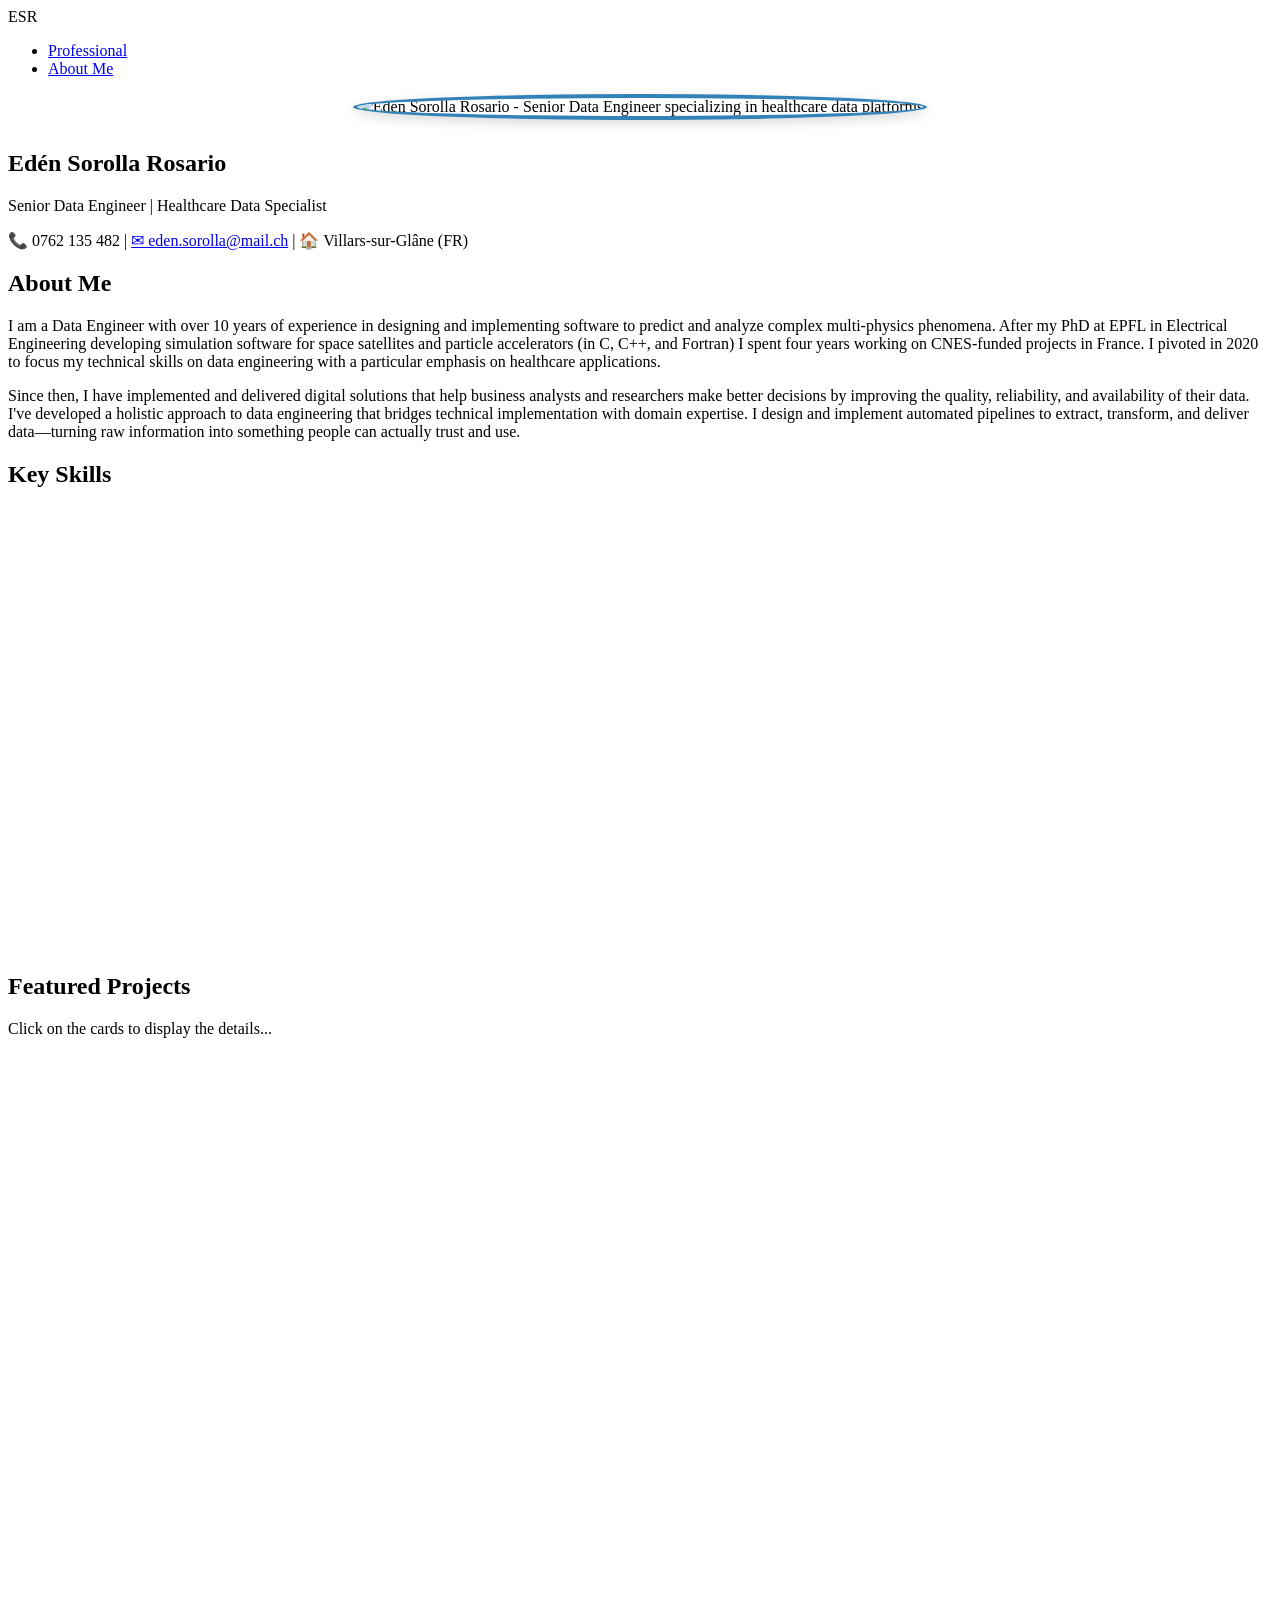
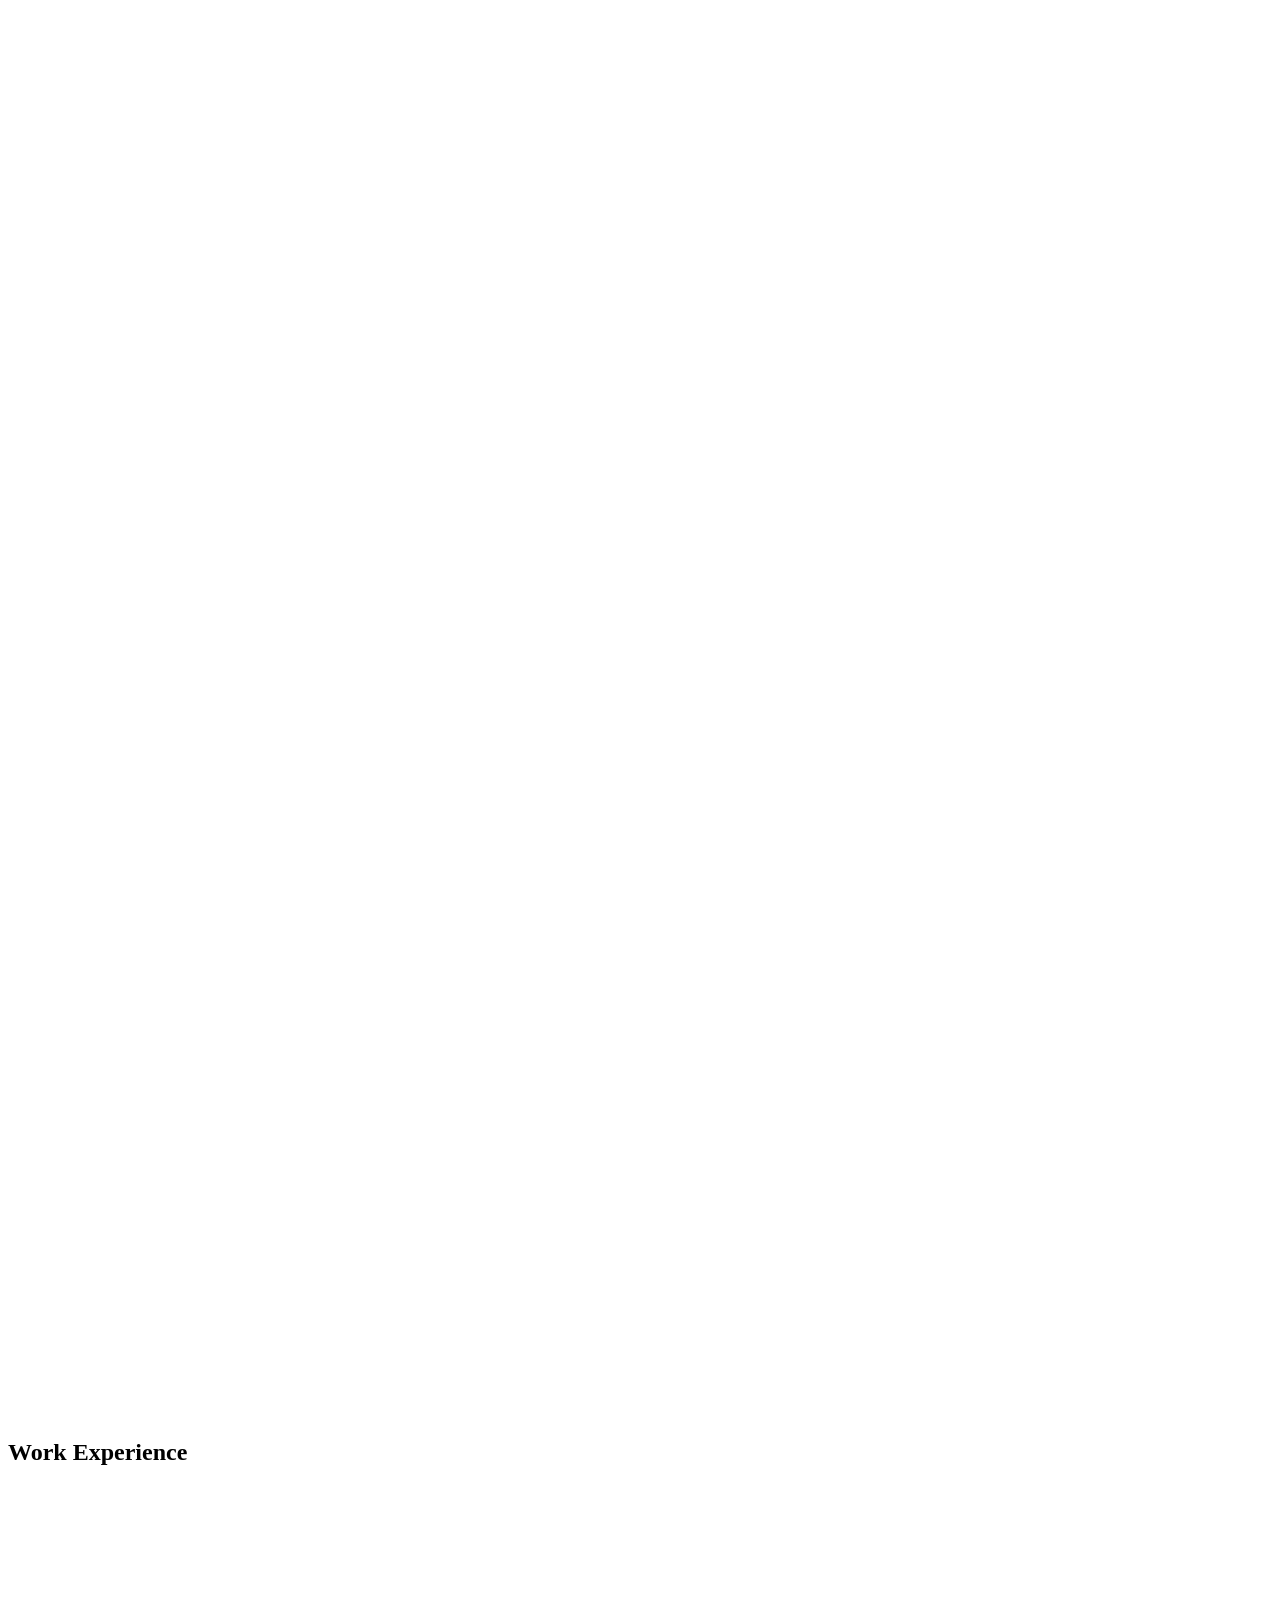
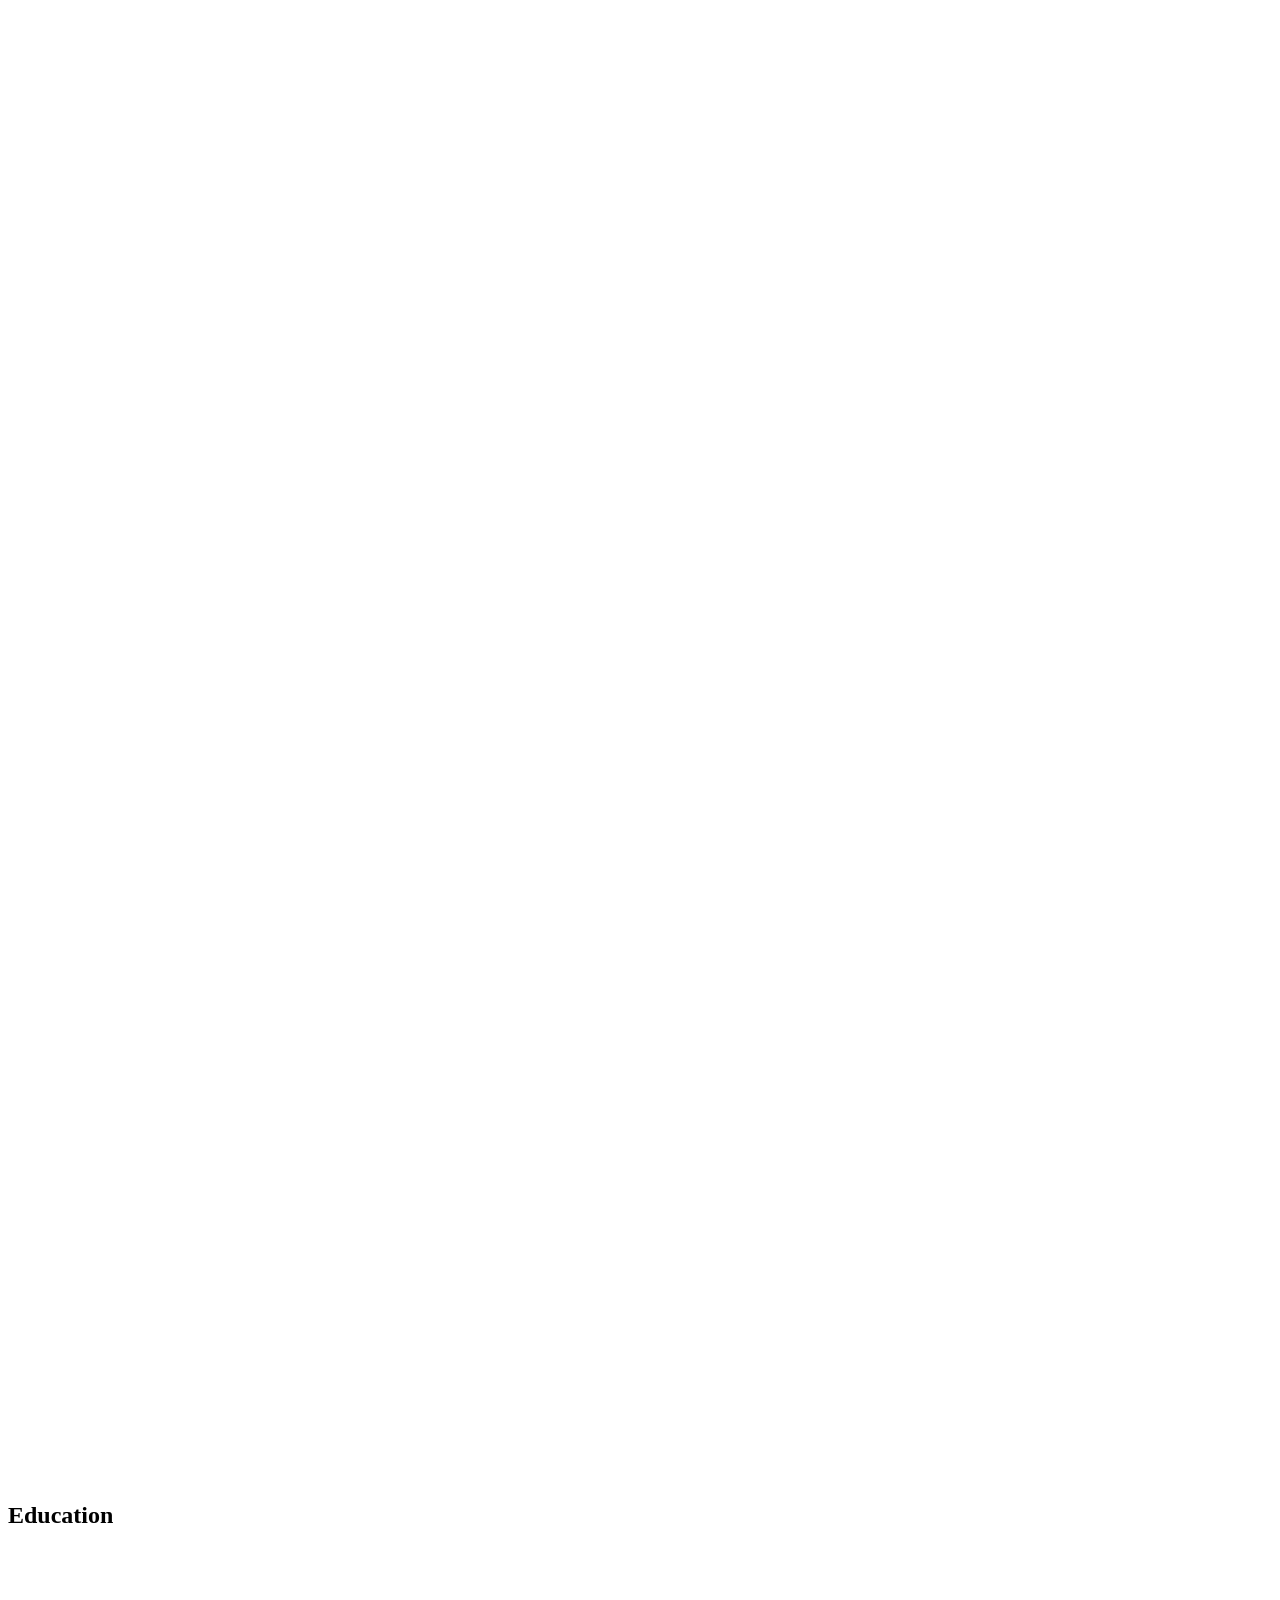
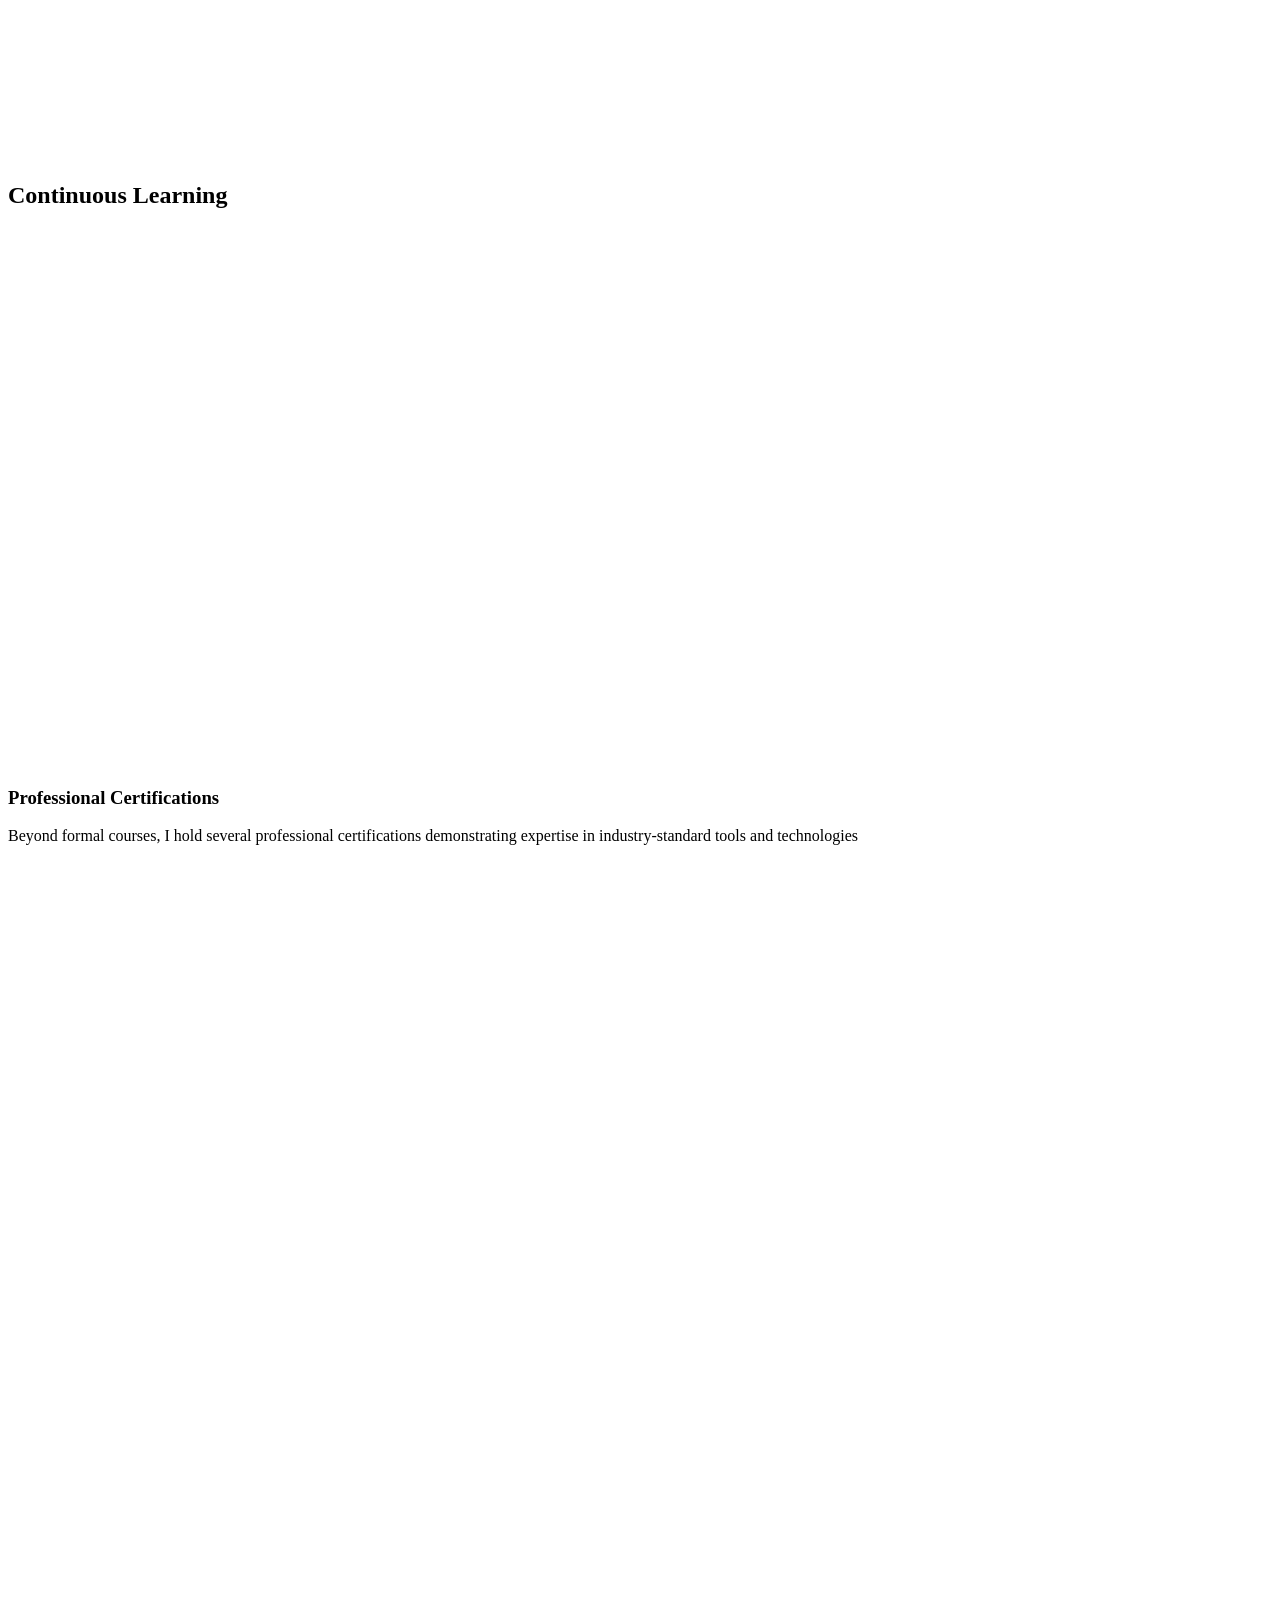
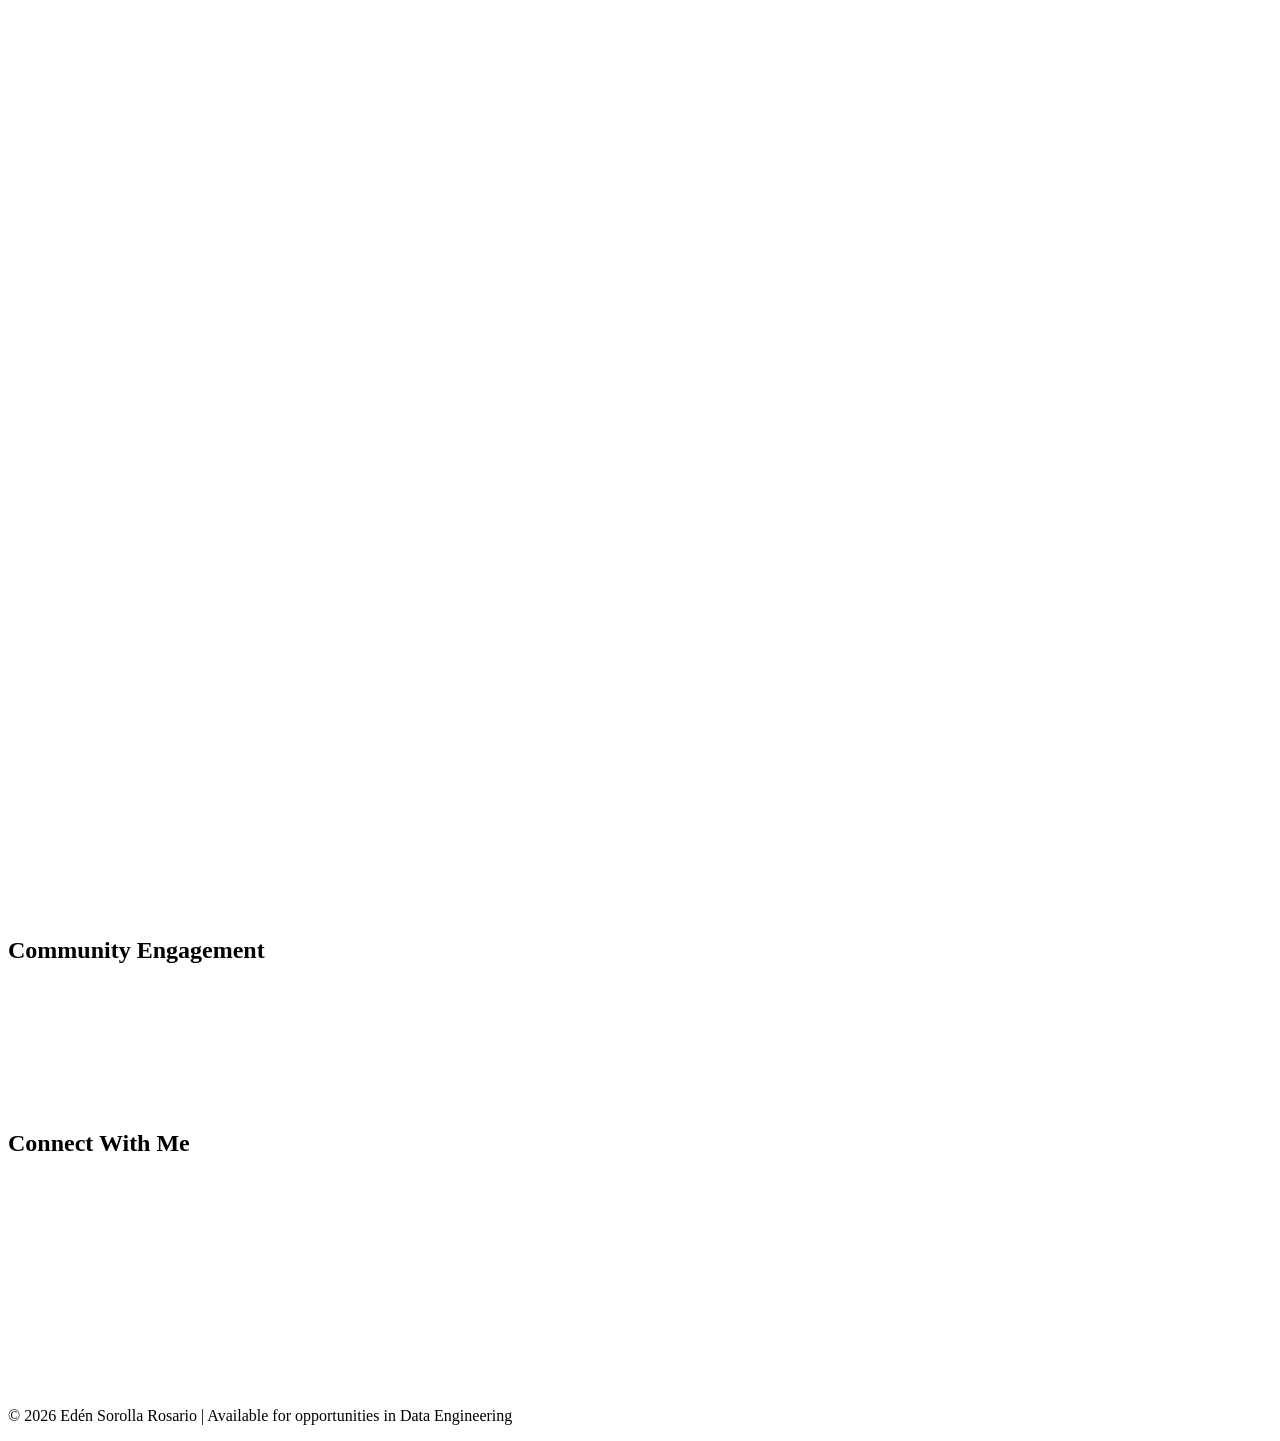
==== commit 7c9236a1: "Modified UKBB experience content and fully-justified experience bullet points." ====
--- a/index.html
+++ b/index.html
@@ -550,9 +550,9 @@
                 <p class="role-company">ANTAES SA - Healthcare sector | Geneva</p>
                 <p class="period">Aug 2025 - Jan 2026</p>
                 <ul>
-                    <li>Engineered and monitored Airflow pipelines to orchestrate data ingestion and transformation, ensuring reliable data delivery for downstream applications.</li>
-                    <li>Implemented data validation and compliance pipelines to uphold legal and quality standards across all data processes.</li>
-                    <li>Refactored Python and JavaScript ETL components, optimizing performance and reducing execution time by up to 60%.</li>
+                    <li>Designed and implemented MongoDB documents and Airflow ETL pipelines to ingest, transform, and FAIRify complex SwissPedCancer and ICU clinical data, enabling access to healthcare datasets for downstream research applications.</li>
+                    <li>Engineered large-scale MongoDB batch processing workflows with optimized aggregation pipelines, achieving execution time reductions of up to 60% through targeted refactoring of Python and JavaScript ETL components.</li>
+                    <li>Built data curation and harmonisation pipelines including SNOMED-CT catalog creation, parsing, disambiguation, and deduplication workflows to ensure regulatory compliance and high data quality across all healthcare data deliveries.</li>
                 </ul>
             </div>
 
--- a/css/index.css
+++ b/css/index.css
@@ -417,6 +417,7 @@
  .experience-item ul {
      list-style: none;
      padding-left: 0;
+     text-align: justify;
  }
 
  .experience-item li {
